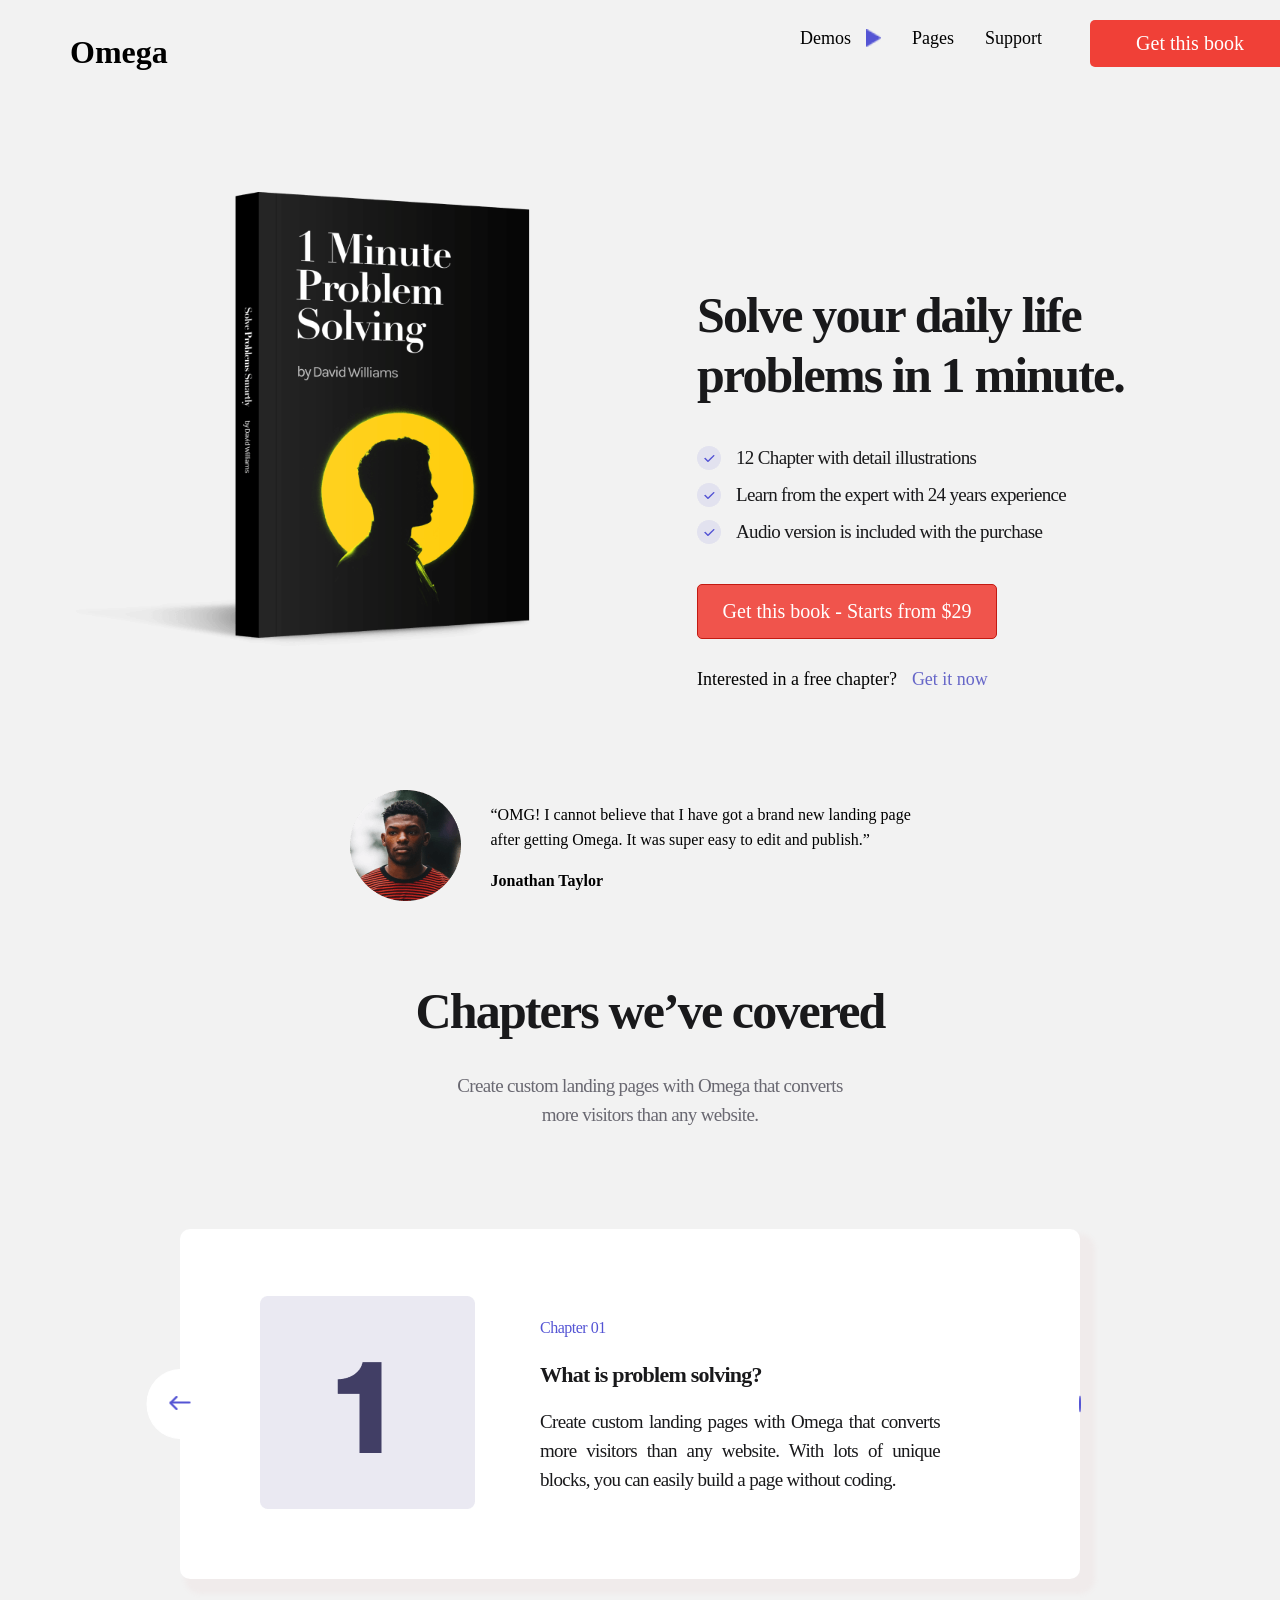
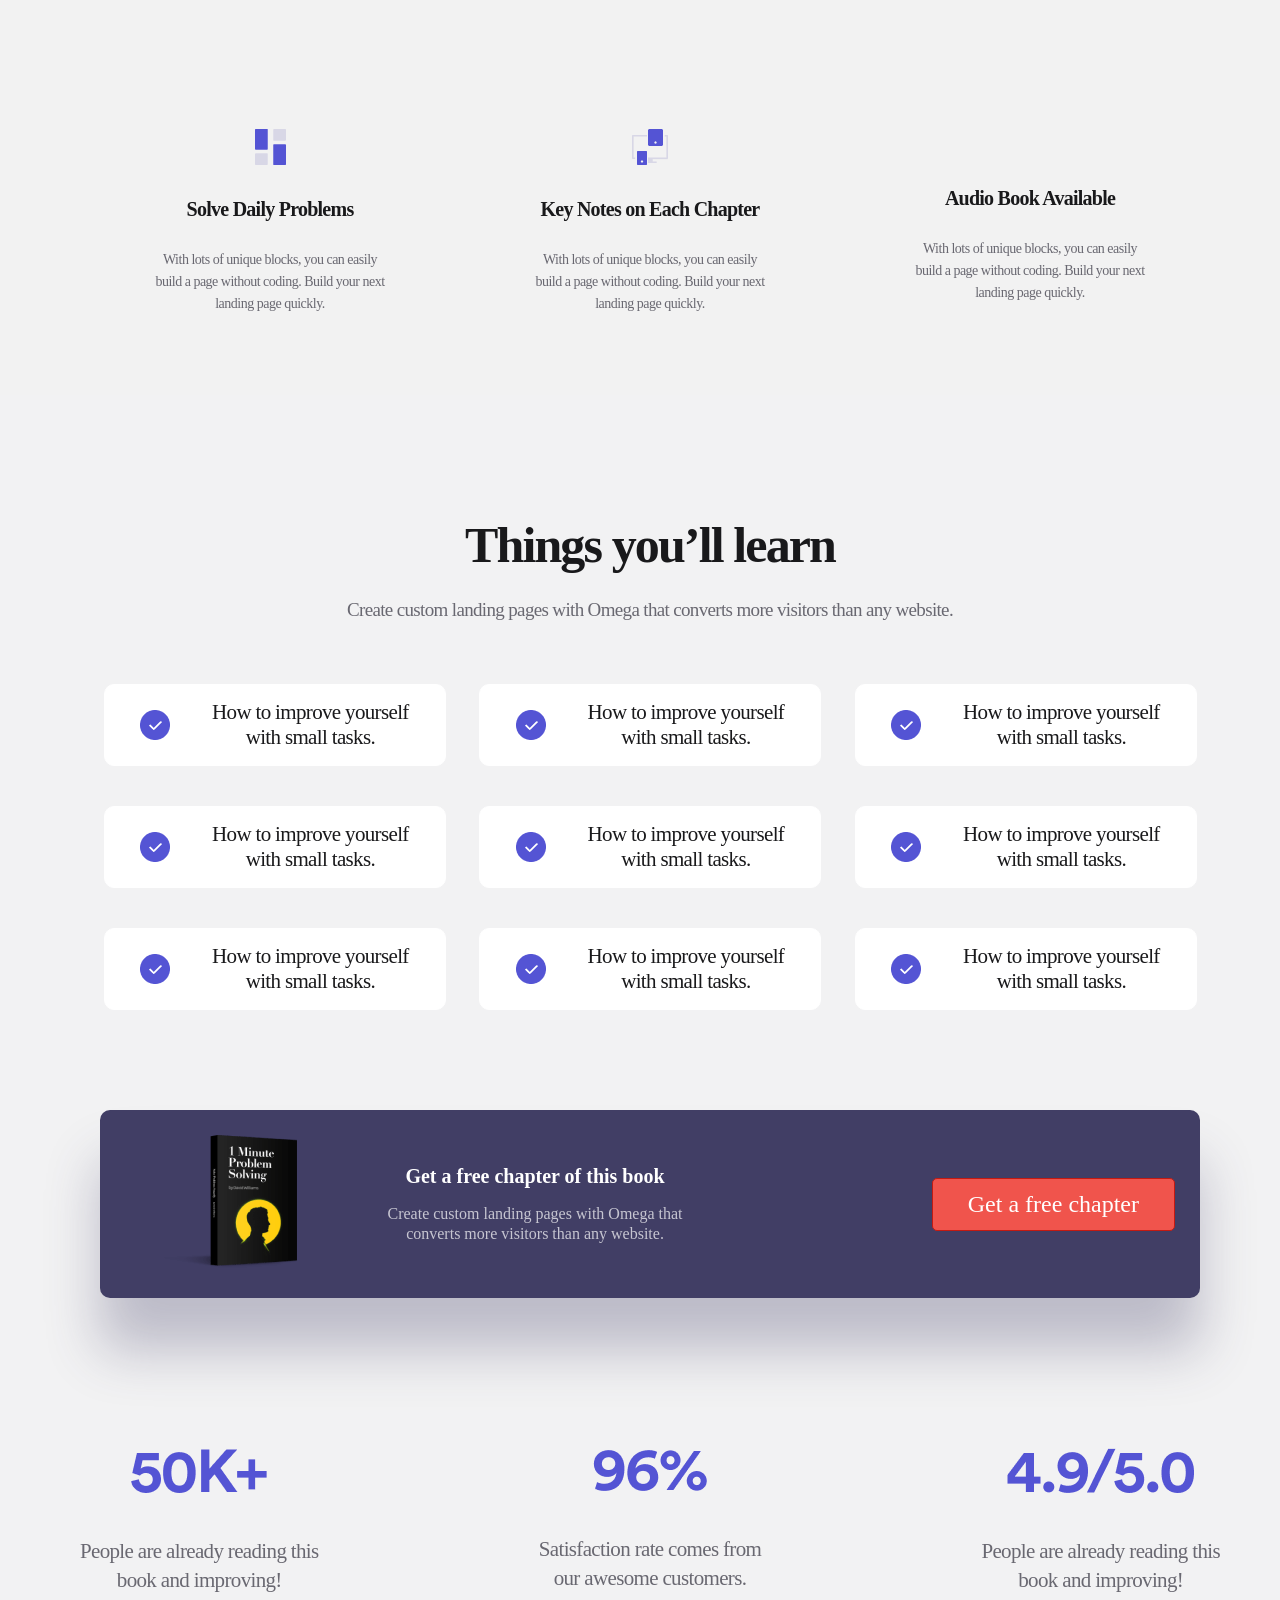
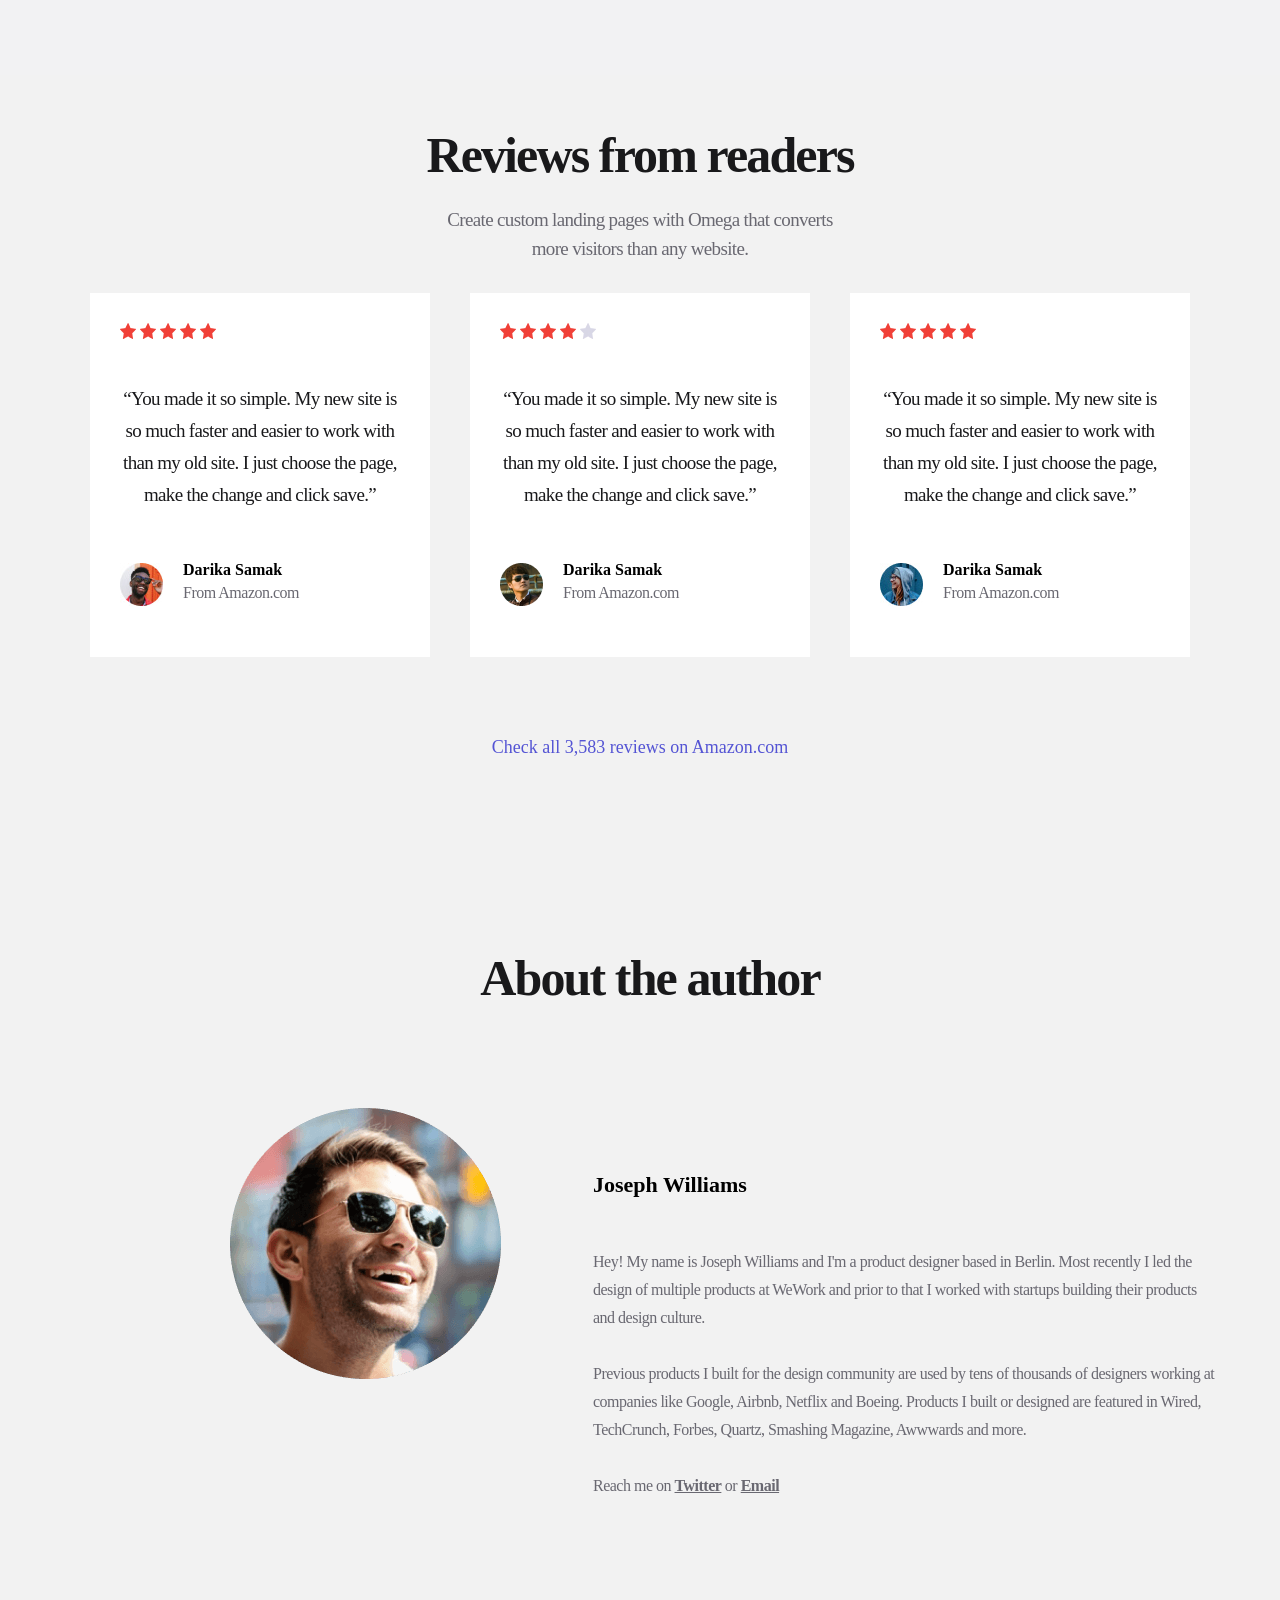
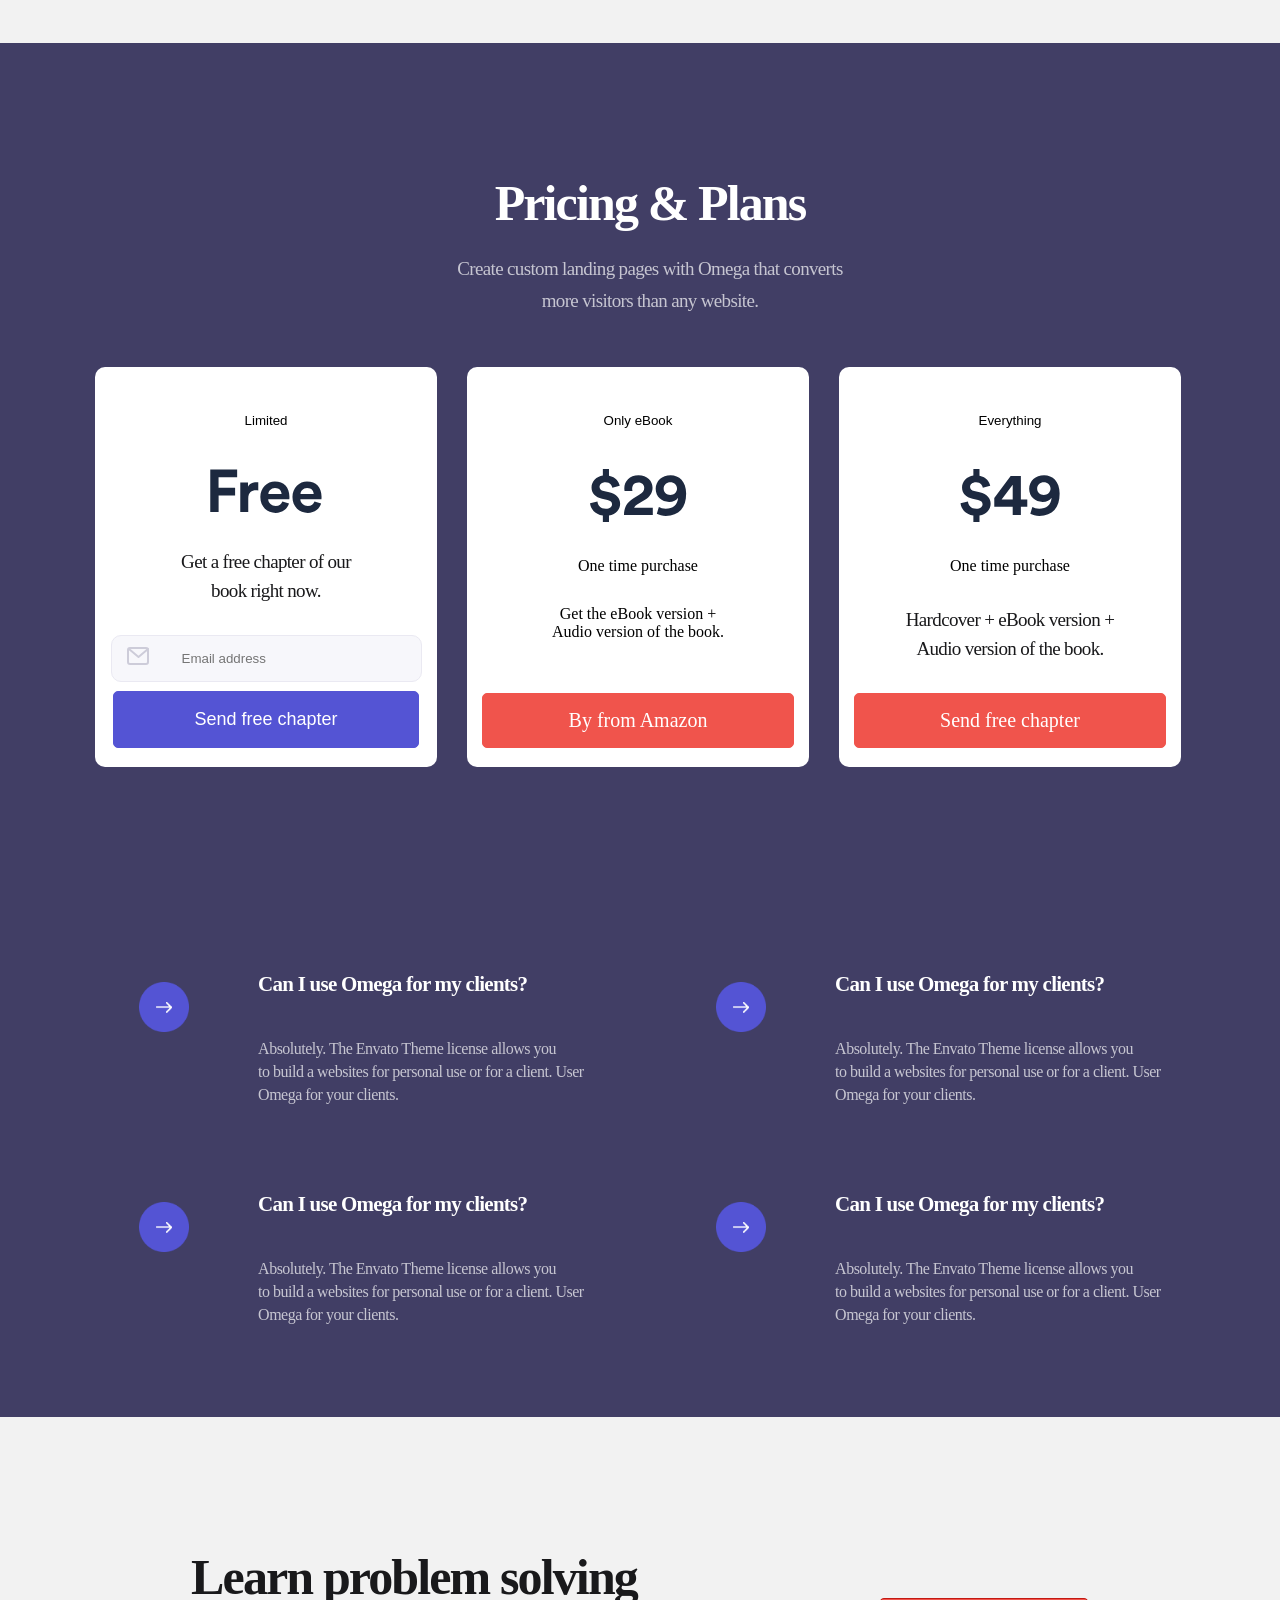
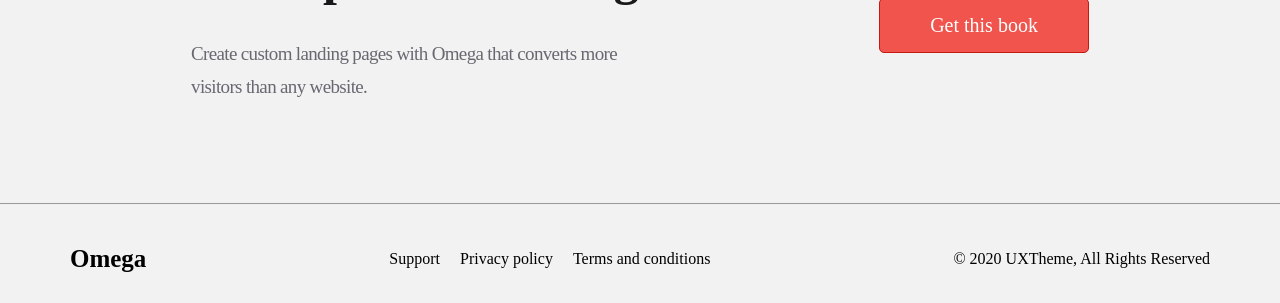
==== index.html @ 3938a450 "add file" ====
<!DOCTYPE html>
<html lang="en">

<head>
    <meta charset="UTF-8">
    <meta http-equiv="X-UA-Compatible" content="IE=edge">
    <meta name="viewport" content="width=device-width, initial-scale=1.0">
    <title>Landing-6</title>
    <link rel="stylesheet" href="./style.css">
</head>

<body>
    <div class="header">
        <div class="container">
            <div class="navbar">
                
                <a href="#" class="nav-title-link">
                    <h1 class="nav-title">Omega</h1>
                </a>
                <img src="./img/menu-icon1.png" alt="" class="nav-list-icon">
                <ul class="nav-list">
                    <li class="nav-item dropdown">
                        <a href="#" class="nav-link">
                            <span>Demos</span>
                            <img class="dropdown-icon" src="./img/dropdown.png" alt="play">
                        </a>
                        <ul class="dropdown-list">
                            <li class="dropdown-item">
                                <a href="#" class="dropdown-link">SaSS Landing</a>
                            </li>
                            <li class="dropdown-item  subdropdown">
                                <a href="#" class="dropdown-link">
                                    <span>Startup Landing</span>
                                    <img class="subdropdown-icon" src="./img/dropdown.png" alt="play">
                                </a>
                                <ul class="subdropdown-list ">
                                    <li class="subdropdown-item subdropdown">
                                        <a href="#" class="subdropdown-link">
                                            SasS Landing
                                        </a>
                                    </li>
                                    <li class="subdropdown-item">
                                        <a href="#" class="subdropdown-link">
                                        Startup Landing</a>
                                    </li>
                                    <li class="subdropdown-item">
                                        <a href="#" class="subdropdown-link">
                                        App landing
                                        </a>
                                    </li>
                                    <li class="subdropdown-item">
                                        <a href="#" class="subdropdown-link">
                                            Desktop Landing
                                        </a>
                                    </li>
                                </ul>
                            </li>
                            <li class="dropdown-item">
                                <a href="#" class="dropdown-link">Desktop Landing</a>
                            </li>
                            <li class="dropdown-item">
                                <a href="#" class="dropdown-link">App Landing</a>
                            </li>
                        </ul>
                    </li>
                    <li class="nav-item">
                        <a href="#" class="nav-link">Pages</a>
                    </li>
                    <li class="nav-item">
                        <a href="#" class="nav-link1">Support</a>
                    </li>
                    <li class="nav-item1">
        
                        <a href="#" class="get-started1">
                            Get this book
                        </a>
            </li>
                </ul>
        


            </div>
            <div class="header-part">
                <div class="header-picture">
                    <img src="./img/book-big.png" alt="" class="header-picture-img">
                </div>
                <div class="header-info">
                    <h2 class="header-info-title">
                        Solve your daily life problems in 1 minute.
                    </h2>
                    <ul class="header-info-list">
                        <li class="header-info-item">
                            <img src="./img/true-white.png" alt="" class="header-info-icon">
                            <p class="header-info-item-text">
                                12 Chapter with detail illustrations
                            </p>
                        </li>
                        <li class="header-info-item">
                            <img src="./img/true-white.png" alt="" class="header-info-icon">
                            <p class="header-info-item-text">
                                Learn from the expert with 24 years experience
                            </p>
                        </li>
                        <li class="header-info-item">
                            <img src="./img/true-white.png" alt="" class="header-info-icon">
                            <p class="header-info-item-text">
                                Audio version is included with the purchase
                            </p>
                        </li>
                    </ul>
                    <a href="#" class="header-info-link">
                        Get this book - Starts from $29
                    </a>
                    <p class="header-info-link-about">
                        Interested in a free chapter? <a class="header-info-link-link" href="#">Get it now</a>
                    </p>
                </div>
            </div>
            <div class="header-footer">
                <img src="./img/jonathan.png" alt="" class="header-footer-img">
                <div class="header-footer-1">
                    <p class="header-footer-info">
                        “OMG! I cannot believe that I have got a brand new landing page after getting Omega. It was
                        super easy to edit and publish.”
                    </p>
                    <p class="header-footer-info-name">
                        <strong>Jonathan Taylor</strong>
                    </p>
                </div>
            </div>
        </div>
    </div>
    <div class="box-1">
        <div class="container">
            <h2 class="box-1-title">
                Chapters we’ve covered
            </h2>
            <p class="box-1-info">
                Create custom landing pages with Omega that converts<br> more visitors than any website.
            </p>
            <div class="box-1-box">
                <button class="left-img">
                    <img src="./img/left-strelka.png" alt="" class="strelka-left">
                </button>
                <button class="right-img">
                    <img src="./img/Right.png" alt="" class="strelka-right">
                </button>

                <div class="box-1-box-picture">
                    <img src="./img/number-1.png" alt="" class="box-1-box-img">
                </div>
                <div class="box-1-box-info">
                    <a href="#" class="box-1-box-link">
                        Chapter 01
                    </a>
                    <h3 class="box-1-box-title">What is problem solving?</h3>
                    <p class="box-1-box-text">
                        Create custom landing pages with Omega that converts more visitors than any website. With lots
                        of unique blocks, you can easily build a page without coding.

                    </p>
                </div>
            </div>
            <div class="box-1-first">
                <ul class="box-1-first-list">
                    <li class="box-1-first-item">
                        <img class="box-1-first-thumb" src="./img/icon-square.png" alt="">
                        <h3 class="box-1-first-title">
                            Solve Daily Problems
                        </h3>
                        <p class="box-1-first-text">
                            With lots of unique blocks, you can easily build a page without coding. Build your next
                            landing page quickly.
                        </p>
                    </li>
                    <li class="box-1-first-item">
                        <img class="box-1-first-thumb" src="./img/icon-blue-2.png" alt="">
                        <h3 class="box-1-first-title">
                            Key Notes on Each Chapter
                        </h3>
                        <p class="box-1-first-text">
                            With lots of unique blocks, you can easily build a page without coding. Build your next
                            landing page quickly.
                        </p>
                    </li>
                    <li class="box-1-first-item">
                        <img class="box-1-first-thumb" src="./img/icon-blue.png" alt="">
                        <h3 class="box-1-first-title">
                            Audio Book Available
                        </h3>
                        <p class="box-1-first-text">
                            With lots of unique blocks, you can easily build a page without coding. Build your next
                            landing page quickly.
                        </p>
                    </li>
                </ul>
            </div>
        </div>
    </div>
    <div class="box-2">
        <div class="container">
            <h2 class="box-2-title">
                Things you’ll learn
            </h2>
            <p class="box-2-text">
                Create custom landing pages with Omega that converts more visitors than any website.
            </p>
            <ul class="box-2-list">
                <li class="box-2-item">
                    <a href="#" class="box-2-link">
                        <img src="/img/true-blue.png" alt="" class="box-2-icon">
                        <p class="box-2-item-text">
                            How to improve yourself<br> with small tasks.
                        </p>
                    </a>
                </li>
                <li class="box-2-item">
                    <a href="#" class="box-2-link">
                        <img src="/img/true-blue.png" alt="" class="box-2-icon">
                        <p class="box-2-item-text">
                            How to improve yourself<br> with small tasks.
                        </p>
                    </a>
                </li>
                <li class="box-2-item">
                    <a href="#" class="box-2-link">
                        <img src="/img/true-blue.png" alt="" class="box-2-icon">
                        <p class="box-2-item-text">
                            How to improve yourself<br> with small tasks.
                        </p>
                    </a>
                </li>
                <li class="box-2-item">
                    <a href="#" class="box-2-link">
                        <img src="/img/true-blue.png" alt="" class="box-2-icon">
                        <p class="box-2-item-text">
                            How to improve yourself<br> with small tasks.
                        </p>
                    </a>
                </li>
                <li class="box-2-item">
                    <a href="#" class="box-2-link">
                        <img src="/img/true-blue.png" alt="" class="box-2-icon">
                        <p class="box-2-item-text">
                            How to improve yourself<br> with small tasks.
                        </p>
                    </a>
                </li>
                <li class="box-2-item">
                    <a href="#" class="box-2-link">
                        <img src="/img/true-blue.png" alt="" class="box-2-icon">
                        <p class="box-2-item-text">
                            How to improve yourself<br> with small tasks.
                        </p>
                    </a>
                </li>
                <li class="box-2-item">
                    <a href="#" class="box-2-link">
                        <img src="/img/true-blue.png" alt="" class="box-2-icon">
                        <p class="box-2-item-text">
                            How to improve yourself<br> with small tasks.
                        </p>
                    </a>
                </li>
                <li class="box-2-item">
                    <a href="#" class="box-2-link">
                        <img src="/img/true-blue.png" alt="" class="box-2-icon">
                        <p class="box-2-item-text">
                            How to improve yourself<br> with small tasks.
                        </p>
                    </a>
                </li>
                <li class="box-2-item">
                    <a href="#" class="box-2-link">
                        <img src="/img/true-blue.png" alt="" class="box-2-icon">
                        <p class="box-2-item-text">
                            How to improve yourself <br>with small tasks.
                        </p>
                    </a>
                </li>
            </ul>
            <div class="box-2-blok">
                <div class="box-2-blok-picture">
                    <img src="./img/book-small.png" alt="" class="box-2-blok-img">
                </div>
                <div class="box-2-blok-info">
                    <div class="box-2-blok-part">
                        <h3 class="box-2-blok-title">
                            Get a free chapter of this book
                        </h3>
                        <p class="box-2-blok-text">
                            Create custom landing pages with Omega that<br> converts more visitors than any website.
                        </p>
                    </div>
                    <a href="#" class="box-2-blok-link">
                        Get a free chapter
                    </a>
                </div>
            </div>
            <ul class="box-2-blok-part-list
            ">
                <li class="box-2-blok-part-item">
                    <img src="./img/50K+.png" alt="" class="box-2-blok-part-img">
                    <p class="box-2-blok-part-text">
                        People are already reading this<br> book and improving!
                    </p>
                </li>

                <li class="box-2-blok-part-item">
                    <img src="./img/present.png" alt="" class="box-2-blok-part-img">
                    <p class="box-2-blok-part-text">
                        Satisfaction rate comes from<br> our awesome customers.
                    </p>
                </li>

                <li class="box-2-blok-part-item">
                    <img src="./img/5.0.png" alt="" class="box-2-blok-part-img">
                    <p class="box-2-blok-part-text">
                        People are already reading this<br> book and improving!
                    </p>
                </li>
            </ul>
        </div>
    </div>
    <div class="box-3">
        <div class="container">
            <h2 class="box-3-title">
                Reviews from readers
            </h2>
            <p class="box-3-text">
                Create custom landing pages with Omega that converts <br>more visitors than any website.
            </p>
            <ul class="box-3-list">
                <li class="box-3-item">
                    <a href="#" class="box-3-item-link">
                        <img src="./img/strarts-5.jpg" alt="" class="box-3-icon"></a>
                    <p class="box-3-item-text">
                        “You made it so simple. My new site is so much faster and easier to work with than my old site.
                        I just choose the page, make the change and click save.”
                    </p>
                    <div class="box-3-item-blok">
                        <img src="./img/curtis.jpg" alt="" class="box-3-item-blok-img">
                        <div class="box-3-item-blok-info">
                            <strong>
                                Darika Samak
                            </strong>
                            <p class="box-3-item-blok-text">From Amazon.com</p>
                        </div>
                    </div>
                </li>
                <li class="box-3-item">
                    <a href="#" class="box-3-item-link">
                        <img src="./img/starts-4.jpg" alt="" class="box-3-icon"></a>
                    <p class="box-3-item-text">
                        “You made it so simple. My new site is so much faster and easier to work with than my old site.
                        I just choose the page, make the change and click save.”
                    </p>
                    <div class="box-3-item-blok">
                        <img src="./img/darika.png" alt="" class="box-3-item-blok-img">
                        <div class="box-3-item-blok-info">
                            <strong>
                                Darika Samak
                            </strong>
                            <p class="box-3-item-blok-text">From Amazon.com</p>
                        </div>
                    </div>
                </li>
                <li class="box-3-item">
                    <a href="#" class="box-3-item-link">
                        <img src="./img/strarts-5.jpg" alt="" class="box-3-icon"></a>
                    <p class="box-3-item-text">
                        “You made it so simple. My new site is so much faster and easier to work with than my old site.
                        I just choose the page, make the change and click save.”
                    </p>
                    <div class="box-3-item-blok">
                        <img src="./img/hubbard.jpg" alt="" class="box-3-item-blok-img">
                        <div class="box-3-item-blok-info">
                            <strong>
                                Darika Samak
                            </strong>
                            <p class="box-3-item-blok-text">From Amazon.com</p>
                        </div>
                    </div>
                </li>
            </ul>
            <a href="#" class="box-3-blok-link">
                Check all 3,583 reviews on Amazon.com
            </a>
        </div>
    </div>
    <div class="box-4">
        <div class="container">
            <h2 class="box-4-title">
                About the author
            </h2>
            <div class="box-4-part">
                <div class="box-4-picture">
                    <img src="./img/jorj.png" alt="" class="box-4-picture-img">
                </div>
                <div class="box-4-info">
                    <p class="box-4-info-name">
                        <strong> Joseph Williams</strong>
                    </p>
                    <p class="box-4-info-text">Hey! My name is Joseph Williams and I'm a product designer based in
                        Berlin. Most recently I led the design of multiple products at WeWork and prior to that I worked
                        with startups building their products and design culture.<br>
                        <br>

                        Previous products I built for the design community are used by tens of thousands of designers
                        working at companies like Google, Airbnb, Netflix and Boeing. Products I built or designed are
                        featured in Wired, TechCrunch, Forbes, Quartz, Smashing Magazine, Awwwards and more.

                        <br>
                        <br>
                        Reach me on
                        <strong><u>Twitter</u></strong>
                        or <strong><u>Email</u></strong>
                </div>
            </div>
        </div>
    </div>
    <div class="box-5">
        <div class="container">
            <h2 class="box-5-title">
                Pricing & Plans
            </h2>
            <p class="box-5-text">
                Create custom landing pages with Omega that converts<br> more visitors than any website.
            </p>
            <ul class="box-5-list">
                <li class="box-5-item">
                    <button class="box-5-button">Limited</button>
                    <br>
                    <img src="./img/Free.svg" alt="" class="box-5-item-img">
                    <p class="box-5-item-text">
                        Get a free chapter of our<br> book right now.
                    </p>
                    <form action="https://echo.htmlacademy.ru" class="box-5-form">

                        <img src="./img/email.svg" alt="" class="box-5-form-icon">
                        <input type="email" class="box-5-form-input" placeholder="Email address" required>

                        <button class="box-5-button-1">
                            Send free chapter
                        </button>
                    </form>
                </li>

                <li class="box-5-item">
                    <button class="box-5-button">Only eBook</button>
                    <br>
                    <img src="./img/$29.svg" alt="" class="box-5-item-img">
                    <p class="box-5-item-about">
                        One time purchase
                    </p>
                    <p class="box-5-item-text-2">
                        Get the eBook version + <br>Audio version of the book.
                    </p>

                    <a href="#" class="box-5-link-1">
                        By from Amazon
                    </a>
                </li>

                <li class="box-5-item">
                    <button class="box-5-button">Everything</button>
                    <br>
                    <img src="./img/$49.svg" alt="" class="box-5-item-img">
                    <p class="box-5-item-about">
                        One time purchase
                    </p>
                    <p class="box-5-item-text">Hardcover + eBook version +<br> Audio version of the book.
                    </p>

                    <a href="#" class="box-5-link-2">
                        Send free chapter
                    </a>
                </li>
            </ul>
            <ul class="box-5-blok-list">
                <li class="box-5-blok-item">
                    <img src="./img/Right.png" alt="" class="box-5-blok-icon">
                    <div class="box-5-blok-info">
                        <h3 class="box-5-blok-title">
                            Can I use Omega for my clients?
                        </h3>
                        <p class="box-5-blok-text">
                            Absolutely. The Envato Theme license allows you<br> to build a websites for personal use or
                            for a client. User <br>Omega for your clients.
                        </p>
                    </div>
                </li>
                <li class="box-5-blok-item">
                    <img src="./img/Right.png" alt="" class="box-5-blok-icon">
                    <div class="box-5-blok-info">
                        <h3 class="box-5-blok-title">
                            Can I use Omega for my clients?
                        </h3>
                        <p class="box-5-blok-text">
                            Absolutely. The Envato Theme license allows you<br> to build a websites for personal use or
                            for a client. User <br>Omega for your clients.
                        </p>
                    </div>
                </li>
                <li class="box-5-blok-item">
                    <img src="./img/Right.png" alt="" class="box-5-blok-icon">
                    <div class="box-5-blok-info">
                        <h3 class="box-5-blok-title">
                            Can I use Omega for my clients?
                        </h3>
                        <p class="box-5-blok-text">
                            Absolutely. The Envato Theme license allows you<br> to build a websites for personal use or
                            for a client. User <br>Omega for your clients.
                        </p>
                    </div>
                </li>
                <li class="box-5-blok-item">
                    <img src="./img/Right.png" alt="" class="box-5-blok-icon">
                    <div class="box-5-blok-info">
                        <h3 class="box-5-blok-title">
                            Can I use Omega for my clients?
                        </h3>
                        <p class="box-5-blok-text">
                            Absolutely. The Envato Theme license allows you<br> to build a websites for personal use or
                            for a client. User <br>Omega for your clients.
                        </p>
                    </div>
                </li>
            </ul>
        </div>
    </div>
    <div class="box-6">
        <div class="container">
            <div class="box-6-info-1">
                <div class="box-6-info">
                    <h2 class="box-6-title">
                        Learn problem solving
                    </h2>
                    <p class="box-6-text">
                        Create custom landing pages with Omega that converts more<br> visitors than any website.
                    </p>
                </div>
                <a href="#" class="box-6-link">
                    Get this book
                </a>
            </div>


            <hr class="line">
            <div class="footer">
                <a class="footer-title-link" href="">
                    Omega
                </a>
                <ul class="footer-list">
                    <li class="footer-item">

                        <a href="#" class="footer-link"> Support</a>
                    </li>
                    <li class="footer-item">

                        <a href="#" class="footer-link"> Privacy policy</a>
                    </li>
                    <li class="footer-item">

                        <a href="#" class="footer-link"> Terms and conditions</a>
                    </li>
                </ul>
                <p class="footer-text">© 2020 UXTheme, All Rights Reserved</p>
            </div>
        </div>
    </div>
</body>

</html>
---- style.css ----
@font-face {
    font-family: 'Circular Std';
    src: url('CircularStd-MediumItalic.eot');
    src: local('Circular Std Medium Italic'), local('CircularStd-MediumItalic'),
        url('CircularStd-MediumItalic.eot?#iefix') format('embedded-opentype'),
        url('CircularStd-MediumItalic.woff2') format('woff2'),
        url('CircularStd-MediumItalic.woff') format('woff'),
        url('CircularStd-MediumItalic.ttf') format('truetype');
    font-weight: 500;
    font-style: italic;
}

@font-face {
    font-family: 'Circular Std';
    src: url('CircularStd-Black.eot');
    src: local('Circular Std Black'), local('CircularStd-Black'),
        url('CircularStd-Black.eot?#iefix') format('embedded-opentype'),
        url('CircularStd-Black.woff2') format('woff2'),
        url('CircularStd-Black.woff') format('woff'),
        url('CircularStd-Black.ttf') format('truetype');
    font-weight: 900;
    font-style: normal;
}

@font-face {
    font-family: 'Circular Std';
    src: url('CircularStd-Medium.eot');
    src: local('Circular Std Medium'), local('CircularStd-Medium'),
        url('CircularStd-Medium.eot?#iefix') format('embedded-opentype'),
        url('CircularStd-Medium.woff2') format('woff2'),
        url('CircularStd-Medium.woff') format('woff'),
        url('CircularStd-Medium.ttf') format('truetype');
    font-weight: 500;
    font-style: normal;
}

@font-face {
    font-family: 'Circular Std';
    src: url('CircularStd-Bold.eot');
    src: local('Circular Std Bold'), local('CircularStd-Bold'),
        url('CircularStd-Bold.eot?#iefix') format('embedded-opentype'),
        url('CircularStd-Bold.woff2') format('woff2'),
        url('CircularStd-Bold.woff') format('woff'),
        url('CircularStd-Bold.ttf') format('truetype');
    font-weight: bold;
    font-style: normal;
}

@font-face {
    font-family: 'Circular Std';
    src: url('CircularStd-BlackItalic.eot');
    src: local('Circular Std Black Italic'), local('CircularStd-BlackItalic'),
        url('CircularStd-BlackItalic.eot?#iefix') format('embedded-opentype'),
        url('CircularStd-BlackItalic.woff2') format('woff2'),
        url('CircularStd-BlackItalic.woff') format('woff'),
        url('CircularStd-BlackItalic.ttf') format('truetype');
    font-weight: 900;
    font-style: italic;
}

@font-face {
    font-family: 'Circular Std Book';
    src: url('CircularStd-BookItalic.eot');
    src: local('Circular Std Book Italic'), local('CircularStd-BookItalic'),
        url('CircularStd-BookItalic.eot?#iefix') format('embedded-opentype'),
        url('CircularStd-BookItalic.woff2') format('woff2'),
        url('CircularStd-BookItalic.woff') format('woff'),
        url('CircularStd-BookItalic.ttf') format('truetype');
    font-weight: normal;
    font-style: italic;
}

@font-face {
    font-family: 'Circular Std';
    src: url('CircularStd-BoldItalic.eot');
    src: local('Circular Std Bold Italic'), local('CircularStd-BoldItalic'),
        url('CircularStd-BoldItalic.eot?#iefix') format('embedded-opentype'),
        url('CircularStd-BoldItalic.woff2') format('woff2'),
        url('CircularStd-BoldItalic.woff') format('woff'),
        url('CircularStd-BoldItalic.ttf') format('truetype');
    font-weight: bold;
    font-style: italic;
}

@font-face {
    font-family: 'Circular Std Book';
    src: url('CircularStd-Book.eot');
    src: local('Circular Std Book'), local('CircularStd-Book'),
        url('CircularStd-Book.eot?#iefix') format('embedded-opentype'),
        url('CircularStd-Book.woff2') format('woff2'),
        url('CircularStd-Book.woff') format('woff'),
        url('CircularStd-Book.ttf') format('truetype');
    font-weight: normal;
    font-style: normal;
}



body{
    font-family: "Circular Std Book";
}




* {
    margin: 0;
    padding: 0;
    box-sizing: border-box;

}

img {
    max-width: 100%;
    /* height: auto; */
}

a {
    display: block;
}

ul,
ol {
    list-style: none;

}

.visually-hidden {
    position: absolute !important;
    height: 1px;
    width: 1px;
    overflow: hidden;
    clip: rect(1px 1px 1px 1px);
    clip: rect(1px, 1px, 1px, 1px);
}

.container {
    width: 1140px;
    margin: 0 auto;

}
/*****(************@media**************** */
@media(max-width:1160px){
    .container{
        width: 1000px;
    }
}
@media(max-width:1020px){
    .container{
        width: 900px;
    }
}
@media(max-width:920px){
    .container{
        width: 800px;
    }
}
@media(max-width:820px){
    .container{
        width: 700px;
    }
}
@media(max-width:720px){
    .container{
        width: 600px;
    }
}

@media(max-width:620px){
    .container{
        width: 500px;
    }
}

@media(max-width:520px){
    .container{
        width: 400px;
    }
}

@media(max-width:420px){
    .container{
        width: 90%;
    }
}
/* ****************header******************** */

.navbar {
    width: 1220px;
    margin: 0 auto;
    display: flex;
    justify-content: space-between;
    align-items: center;
    padding-top: 20px;
}

.header {
    background-color: #F2F2F2;


}
.nav-list-icon{
    width: 35px;
    display: none;
}

.nav-title-link {
    text-decoration: none;
    color: black;
    
}

.nav-list {
    display: flex;
}

.nav-link {
    display: block;
    z-index: -1;
    display: flex;
    align-items: center;
    padding: 3px;
    font-size: 18px;
    margin: 5px 10px;
    text-decoration: none;
    color: inherit;

    margin-left: 15px;
}
.nav-link1 {
    display: flex;
    align-items: center;
    padding: 3px;
    font-size: 18px;
    margin: 5px 10px;
    text-decoration: none;
    color: inherit;
    margin-left: 15px;
}
.nav-list{
    margin-left: 600px;
}

.dropdown:hover .dropdown-icon {
    transform: rotate(90deg);
}


.dropdown-icon {
    transition: transform 0.3s;
    width: 15px;
    margin-left: 15px;
}
.subdropdown-icon{
    width: 15px;
    margin-left: 15px;
    transition: transform 0.3s;

}
.subdropdown:hover .subdropdown-icon{
    transform: rotate(90deg);
}
.subdropdown{
    position: relative;
}
.subdropdown-list{
    
    display: none;
    background-color: white;
    border: 1px solid #EAE9F2;
    padding: 20px 0;
    width: 100%;
    position: absolute;
    border-top: 3px solid red;
    right: 100%;
    top:0;
    border-bottom-left-radius: 10px;
    border-bottom-right-radius: 10px;
}
.subdropdown:hover .subdropdown-list{
    display: block;
}

.get-started1{
    width: 200px;
    text-align: center;
    margin-left:35px;
    margin-bottom: 18px;
    padding: 12px 9px;
    background-color: #F04037;
    color: white;
    font-size: 20px;
    font-weight: 500;
    text-decoration: none;
    border-radius: 5px;
   
}
.get-start{
    width: 300px;
    text-align: center;
    margin-left:-5px;
    margin-bottom: 18px;
    padding: 12px 9px;
    background-color: #F04037;
    color: white;
    font-size: 20px;
    font-weight: 500;
    text-decoration: none;
    border-radius: 5px;
   
}
.get-start:hover{
    color:black;
    transition: 0.3s;
}
.get-started1:hover{
    color: black;
    transition: 0.3s;
}
.dropdown {
    position: relative;
}

.dropdown:hover .dropdown-list {
    display: block;
}

.subdropdown{
    position: relative;

}
.subdropdown:hover  .subdropdown-list{
    display: block;
    
}

.dropdown-list {
    display: none;
    background-color: white;
    border: 1px solid #EAE9F2;
    padding: 20px 0;
    width: 200%;
    position: absolute;
    border-top: 3px solid #5454D4;
    border-bottom-left-radius: 10px;
    border-bottom-right-radius: 10px;
}
.subdropdown-link{
    padding:10px 20px;
    text-decoration: none;
    color: black;
    font-size: 18px;
    transition: 0.3s;
}
.subdropdown-link:hover, .dropdown-link:hover{
    color:orangered;
}
.dropdown-link {
    padding: 10px 20px;
    text-decoration: none;
    color: black;
    transition: 0.3s;
    /* margin-left: 200px; */
    font-size: 18px;
}
.header-info-link-about {
    display: flex;
}

.header-picture,
.header-info {
    width: 45%;
}
.header-info{
    padding-top: 200px;
}
.header-picture-img {
    width: 90%;
    padding-top: 70px;
    
}

.header-part {
    display: flex;
    justify-content: space-between;
    align-items: center;
    
}

.header-info-title {
    font-size: 50px;
    line-height: 60px;
    color: #19191B;
    letter-spacing: -1.85px;
    margin-bottom: 40px;
}

.header-info-list {
    margin-bottom: 40px;
}

.header-info-item {
    width: 400px;
    margin: 12px 0px;
    display: flex;
    /* justify-content: center; */
    align-items: center;

}

.header-info-item-text {
    font-size: 19px;
    line-height: 25px;
    letter-spacing: -0.656526px;
    color: #19191B;
}

.header-info-icon {
    margin-right: 15px;
}

.header-info-link {
    background-color: #F0544C;
    border: 1px solid #C31A12;
    border-radius: 5px;
    padding: 15px;
    text-align: center;
    font-size: 20px;
    text-decoration: none;
    color: #fff;
    display: block;
    width: 300px;
    margin-bottom: 30px;
    transition: 0.3s;

}

.header-info-link:hover {
    box-shadow: 5px 5px 5px 5px rgb(156, 146, 146);
    color: black;
    
}

.header-info-link-about {
    font-size: 18px;
}

.header-info-link-link {
    margin-left: 15px;
    text-decoration: none;
    color: #6666c8;
}

.header-footer {
    display: flex;
}

.header-footer {
    display: flex;
    justify-content: center;
    align-items: center;
    margin-top: 100px;
}

.header-footer-1 {
    margin-left: 30px;

}

.header-footer-info {
    width: 440px;
    margin-bottom: 20px;
    line-height: 25px;
}

.dropdown-img:hover {
    transform: rotate(90deg);
    translate: 0.3s;

}

.box-1 {
    /* height: 160vh; */
    text-align: center;
    background-color: #F2F2F2;
    padding: 80px;

}

.box-1-box {
    width: 900px;
    height: 350px;
    background-color: white;
    border-radius: 10px;
    display: flex;
    justify-content: space-between;
    align-items: center;
    text-align: justify;
    margin-left: 100px;
    box-shadow: 10px 10px 5px 5px rgb(240, 235, 235);
    position: relative;
}

.box-1-box-info {
    width: 60%;
}

.box-1-box-picture {
    width: 35%;
}

.box-1-title {
    margin-bottom: 30px;
    font-size: 50px;
    line-height: 60px;
    text-align: center;
    letter-spacing: -1.87579px;
    color: #19191B;

}

.box-1-info {
    font-size: 19px;
    line-height: 29px;
    text-align: center;
    letter-spacing: -0.656526px;
    color: #696871;
    margin-bottom: 100px;
}

.box-1-box-link {
    font-size: 16px;
    text-decoration: none;
    line-height: 28px;
    letter-spacing: -0.500211px;
    color: #5454D4;
    padding-bottom: 20px;
}

.box-1-box-title {
    font-size: 22px;
    line-height: 25px;
    letter-spacing: -0.750316px;
    color: #19191B;
    margin-bottom: 20px;
}

.box-1-box-text {
    font-size: 19px;
    line-height: 29px;
    letter-spacing: -0.656526px;
    color: #19191B;
    width: 400px;
}

.box-1-box-img {
    margin-left: 80px;
}

.left-img {
    border-radius: 50%;
    border: 1px solid #fff;
    background-color: #fff;
    position: absolute;
    left: 0%;
    top: 50%;
    transform: translate(-50%, -50%);
    cursor: pointer;
}

.right-img {
    position: absolute;
    left: 100%;
    top: 50%;
    transform: translate(-50%, -50%);
    background-color: #5454D4;
    border-radius: 50%;
    border: 1px solid #5454D4;
    cursor: pointer;
}

.box-1-first-list {
    display: flex;
    justify-content: space-around;
    align-items: center;
}

.box-1-first {
    padding-top: 150px;
}

.box-1-first-title {
    font-size: 20px;
    line-height: 20px;
    text-align: center;
    letter-spacing: -0.750316px;
    color: #19191B;
    padding-top: 30px;
    padding-bottom: 30px;
}

.box-1-first-text {
    width: 240px;
    font-size: 14px;
    line-height: 22px;
    text-align: center;
    letter-spacing: -0.500211px;
    color: #696871;
}

.box-2 {
    padding: 80px;
    text-align: center;
    background-color: #F2F2F3;
}

.box-2-title {
    margin-top: 40px;
    font-size: 50px;
    line-height: 60px;
    text-align: center;
    letter-spacing: -1.87579px;
    color: #19191B;
    margin-bottom: 20px;
}

.box-2-text {
    font-size: 19px;
    line-height: 29px;

    text-align: center;
    letter-spacing: -0.656526px;
    color: #696871;
    margin-bottom: 40px;
}

.box-2-list {

    display: flex;
    justify-content: space-evenly;
    align-items: center;
    flex-wrap: wrap;

}

.box-2-item {
    width: 30%;
    background-color: #fff;
    margin: 20px 10px;
    padding: 15px;

    border-radius: 10px;
    border: 1px solid white;

}

.box-2-link {
    display: flex;
    justify-content: space-around;
    align-items: center;
    text-decoration: none;

}

.box-2-item:hover {
    background-color: rgb(176, 255, 19);
    transition: 0.3s;
    border: 1px solid rgb(176, 255, 19);
}

.box-2-item-text {
    font-size: 21px;
    line-height: 25px;
    letter-spacing: -0.656526px;

    color: #19191B;
}

.box-2-blok {
    margin-top: 80px;
    background-color: #413E65;
    box-shadow: 0px 52px 54px rgba(65, 62, 101, 0.296766);
    border-radius: 10px;
    padding: 25px;
    display: flex;
    justify-content: space-between;
    align-items: center;
    margin-left: 20px;
    margin-right: 20px;
}

.box-2-blok-picture {
    width: 20%;
}

.box-2-blok-info {
    width: 75%;
    display: flex;
    justify-content: space-between;
    align-items: center;
}

.box-2-blok-link {
    background-color: #F0544C;
    border: 1px solid #C31A12;
    border-radius: 5px;
    display: block;
    text-decoration: none;
    font-size: 24px;
    padding: 12px 35px;
    color: #fff;
}

.box-2-blok-link:hover {
    color: black;
    transition: 0.3s;
}

.box-2-blok-title {
    font-size: 20px;
    color: #fff;
    padding-bottom: 15px;
    line-height: 25px;
}

.box-2-blok-text {
    color: rgba(255, 255, 255, 0.7);
    font-size: 16px;
    line-height: 20px;
}

.box-2-blok-part-list {
    display: flex;
    justify-content: space-between;
    align-items: center;
    margin-top: 150px;
}

.box-2-blok-part-text {
    font-size: 21px;
    line-height: 29px;
    text-align: center;
    letter-spacing: -0.656526px;
    color: #696871;
    margin-top: 40px;
}

.box-3 {
    padding: 50px;
    background-color: #F2F2F2;
    text-align: center;
}

.box-3-title {
    font-size: 50px;
    line-height: 60px;
    text-align: center;
    letter-spacing: -1.87579px;
    color: #19191B;
    padding-bottom: 20px;
}

.box-3-text {
    font-size: 19px;
    line-height: 29px;
    text-align: center;
    letter-spacing: -0.656526px;
    padding-bottom: 30px;
    color: #696871;
}

.box-3-list {
    display: flex;
    justify-content: space-between;
    align-items: center;

}

.box-3-item {
    background-color: white;
    padding: 30px;
    margin: 0px 20px;
}

.box-3-icon {
    padding-bottom: 40px;
    margin-right: 200px;
}

.box-3-item-text {
    font-size: 19px;
    line-height: 32px;
    letter-spacing: -0.656526px;
    color: #19191B;
}

.box-3-item-blok {
    display: flex;
    justify-content: flex-start;
    align-items: center;
    margin-top: 50px;
    margin-bottom: 20px;
    text-align: justify;
}

.box-3-item-blok-info {
    margin-left: 20px;
}

.box-3-item-blok-text {
    font-size: 16px;
    line-height: 28px;
    letter-spacing: -0.500211px;
    color: #696871;

}

.box-3-blok-link {
    text-decoration: none;
    margin-top: 80px;
    color: #5454D4;
    font-size: 18px;
    margin-bottom: 80px;
    display: block;
}

.box-3-blok-link:hover {
    color: red;
    transition: 0.3s;
}

.box-4 {
    background-color: #F2F2F2;
    padding: 80px;
    padding-top:10px;
}

.box-4-picture {
    width: 40%;
}

.box-4-info {
    width: 55%;
}

.box-4-part {
    display: flex;
    justify-content: space-between;
    align-items: center;
}

.box-4-title {
    font-size: 50px;
    line-height: 60px;
    text-align: center;
    letter-spacing: -1.87579px;
    color: #19191B;
    margin-bottom: 100px;
    margin-top: 50px;
}

.box-4-picture-img {
    margin-left: 150px;
    margin-bottom: 180px;
}

.box-4-info-name {
    font-size: 22px;
    font-weight: bold;

    margin-bottom: 50px;
}

.box-4-info-text {
    font-size: 16px;
    line-height: 28px;
    letter-spacing: -0.500211px;
    color: #696871;
}

.box-5 {
    background-color: #413E65;
    padding: 80px;
    text-align: center;
}

.box-5-title {
    font-size: 50px;
    line-height: 60px;
    text-align: center;
    letter-spacing: -1.87579px;
    color: #FFFFFF;
    padding-top: 50px;
}

.box-5-text {
    font-size: 19px;
    line-height: 32px;
    text-align: center;
    letter-spacing: -0.656526px;
    color: rgba(255, 255, 255, 0.7);
    padding-bottom: 50px;
    padding-top: 20px;
    text-align: center;
}

.box-5-list {
    display: flex;
    /* justify-content: space-around; */
    align-items: center;
}

.box-5-item {
    width: 30%;
    height: 400px;
    margin: 0px 15px;
    padding: 15px;
    background-color: white;
    border-radius: 10px;
}

.box-5-button {
    color: rgb(64, 64, 182);
    background-color: white;
    border: 1px solid white;
    margin-bottom: 40px;
    margin-top: 30px;
}

.box-5-item-img {
    margin-bottom: 30px;
}

.box-5-item-text {
    line-height: 29px;
    font-size: 19px;
    text-align: center;
    letter-spacing: -0.656526px;

    color: #19191B;
    margin-bottom: 30px;

}

.box-5-form {
    position: relative;
}

.box-5-form-input {
    padding: 15px 70px;
    border: 1px solid #EAE9F2;
    border-radius: 10px;
    background-color: #F7F7FB;
    margin-bottom: 10px;
}

.box-5-form-icon {
    position: absolute;
    left: 2%;
    top: 3%;
    transform: translate(50%, 50%);
}

.box-5-link {
    background-color: #5454D4;
    color: white;
    text-decoration: none;
    padding: 15px;
    text-align: center;
    border: 1px solid #3D3DAD;
    border-radius: 5px;
    font-size: 20px;
}
.box-5-blok-icon{
    object-fit: contain;
}
.box-5-link-1 {
    background-color: #F0544C;
    color: white;
    text-decoration: none;
    padding: 15px;
    text-align: center;
    border: 1px solid #F0544C;
    border-radius: 5px;
    font-size: 20px;
    margin-top: 52px;
}

.box-5-link-2 {
    background-color: #F0544C;
    color: white;
    text-decoration: none;
    padding: 15px;
    text-align: center;
    border: 1px solid #F0544C;
    border-radius: 5px;
    font-size: 20px;
    margin-top: 30px;
}

.box-5-link:hover {
    color: black;
    transition: 0.3s;
}

.box-5-link-1:hover {
    color: black;
    transition: 0.3s;
}

.box-5-link-2:hover {
    color: black;
    transition: 0.3s;
}

.box-5-item-about {
    padding-bottom: 30px;

}

.box-5-blok-list {
    margin-top: 130px;
    display: flex;
    justify-content: space-between;
    align-items: center;
    flex-wrap: wrap;

}

.box-5-blok-icon {
    width: 50px;
}

.box-5-blok-item {
    height: 100px;
    width: 45%;
    padding: 15px;
    display: flex;
    justify-content: space-around;
    margin: 60px 25px;
}

.box-5-blok-title {
    font-size: 21px;
    line-height: 25px;
    letter-spacing: -0.750316px;
    margin-bottom: 20px;
    color: #FFFFFF;
    margin-bottom: 40px;

}

.box-5-blok-text {
    font-size: 16px;
    line-height: 23px;
    letter-spacing: -0.500211px;

    color: rgba(255, 255, 255, 0.7);
}

.box-5-blok-info {
    margin-left: 30px;
    text-align: justify;
}

.box-5-button-1 {
    padding: 17px 80px;
    border-radius: 5px;
    border: 1px solid #5454D4;
    background-color: #5454D4;
    color: white;
    font-size: 18px;
    text-align: center;
    margin-top: -1px;

}

.box-5-button,
.box-5-button-1:hover {
    transition: 0.3s;
    cursor: pointer;
    color: black;
}

.box-6 {
    padding: 30px;
    background-color: #F2F2F2;
    /* text-align: center; */
}

.box-6-info-1 {
    display: flex;
    align-items: center;
    justify-content: space-around;
    border-bottom-left-radius: 50px;
}

.box-6-title {
    font-size: 50px;
    line-height: 60px;
    letter-spacing: -1.87579px;
    color: #19191B;
    padding-top: 100px;
    padding-bottom: 30px;

}

.box-6-text {
    line-height: 33px;
    font-size: 19px;
    letter-spacing: -0.656526px;
    color: #696871;
}

.box-6-link {
    background: #F0544C;
    border: 1px solid #C31A12;
    border-radius: 5px;
    font-size: 20px;
    text-decoration: none;
    padding: 15px 50px;
    text-align: center;
    color: white;
    margin-top: 100px;

}

.box-6-link:hover {
    color: black;
    transition: 0.3s;


}

.box-6-info-1 {
    margin-bottom: 100px;
}

.line {
    width: 1342px;
    margin-left: -100px;
}

.footer {
    display: flex;
    justify-content: space-between;
    align-items: center;
    margin-top: 40px;
}

.footer-title-link {
    text-decoration: none;
    color: black;

    font-size: 25px;
    font-weight: bold;
}

.footer-title-link:hover {
    text-decoration: underline;
    transition: 0.3s;

}

.footer-list {
    display: flex;
    justify-content: space-between;
    align-items: center;

}

.footer-item {
    margin: 0px 10px;
}

.footer-link {
    text-decoration: none;
    color: black;

}

.footer-link:hover {
    color: red;
    transition: 0.3s;
}
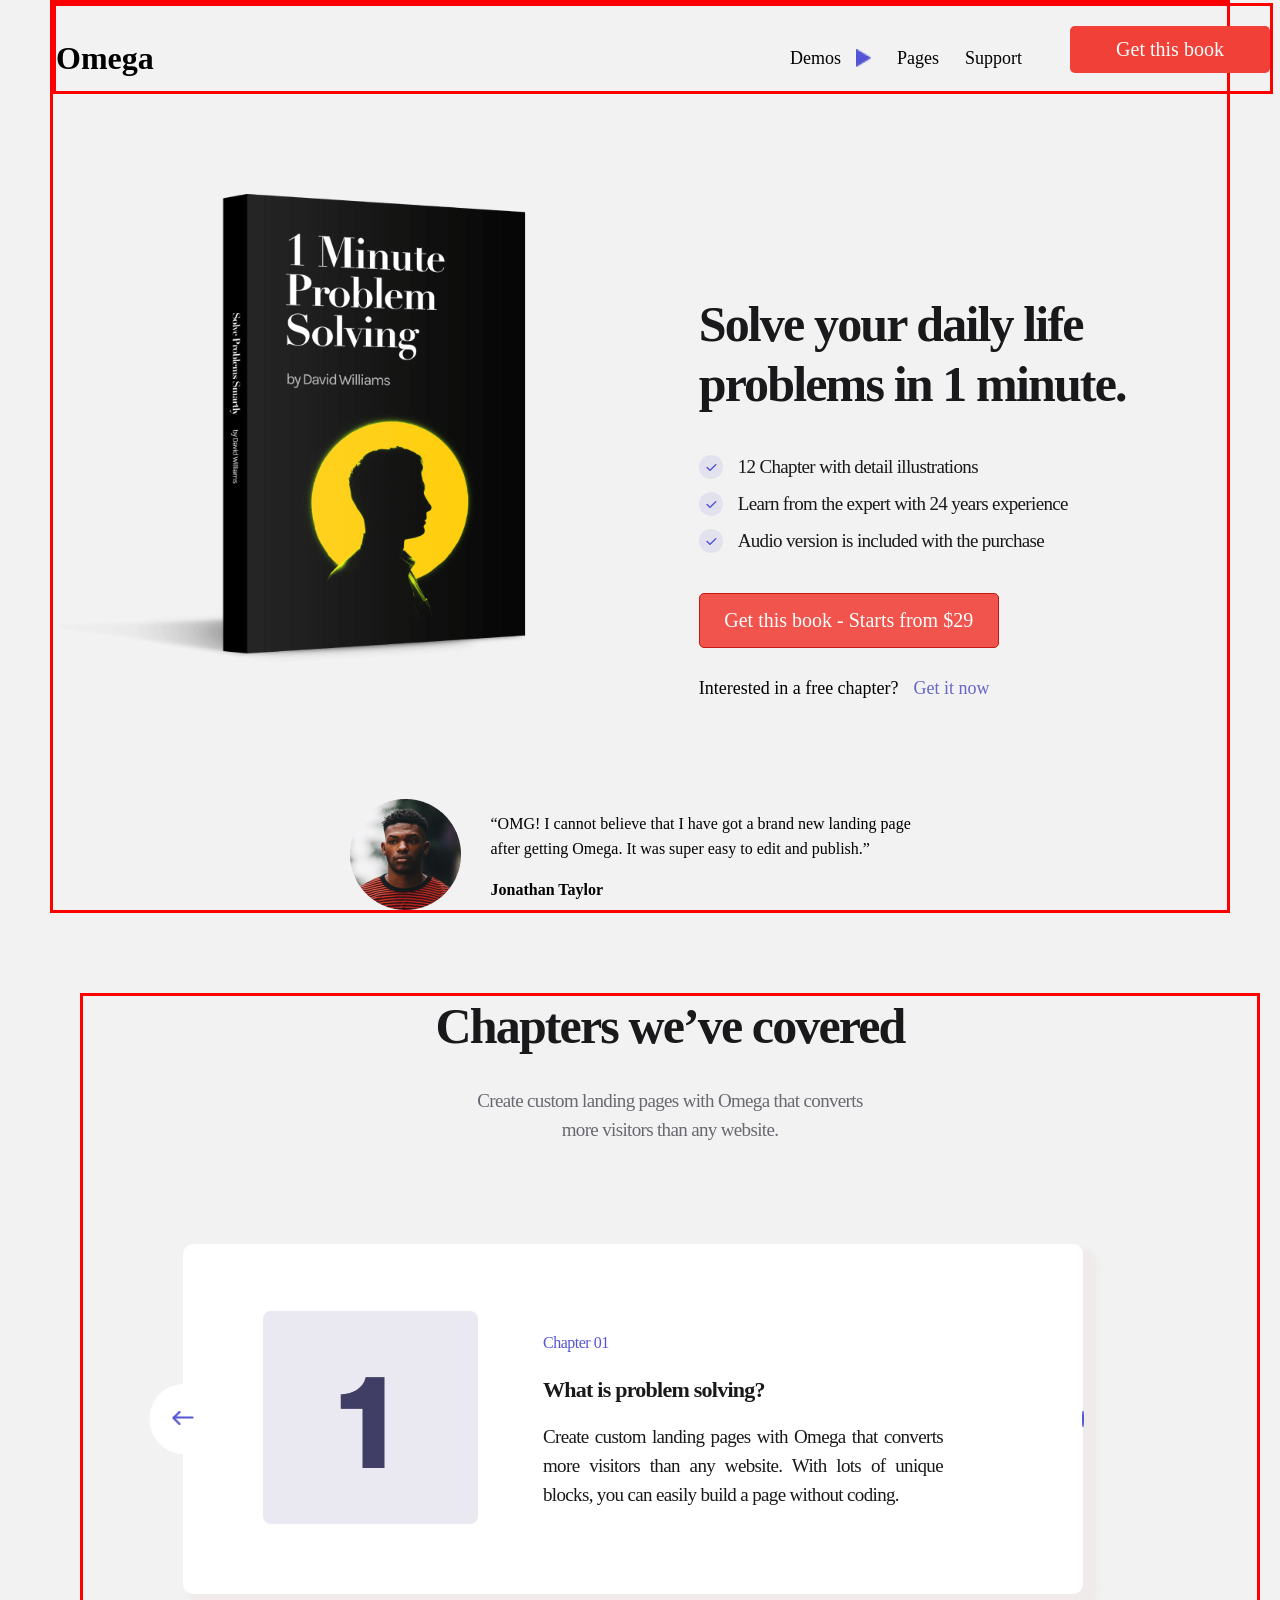
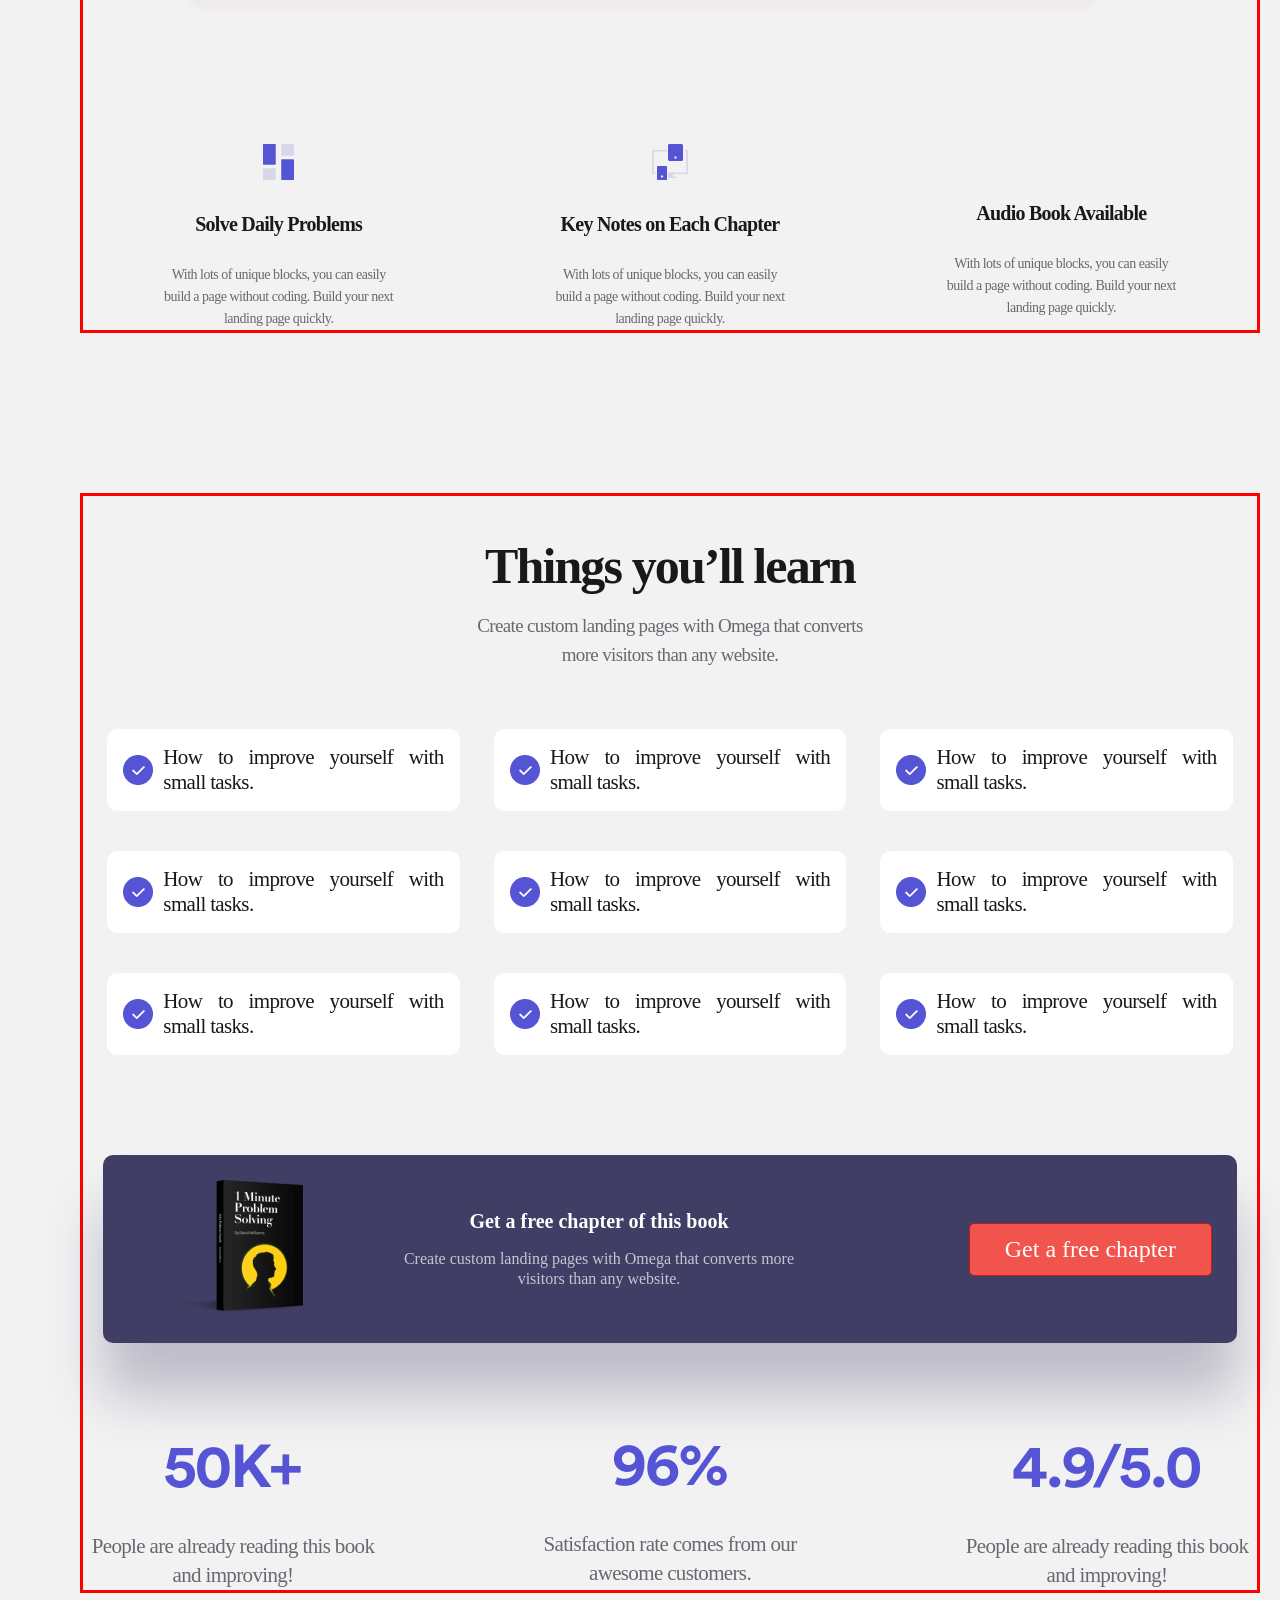
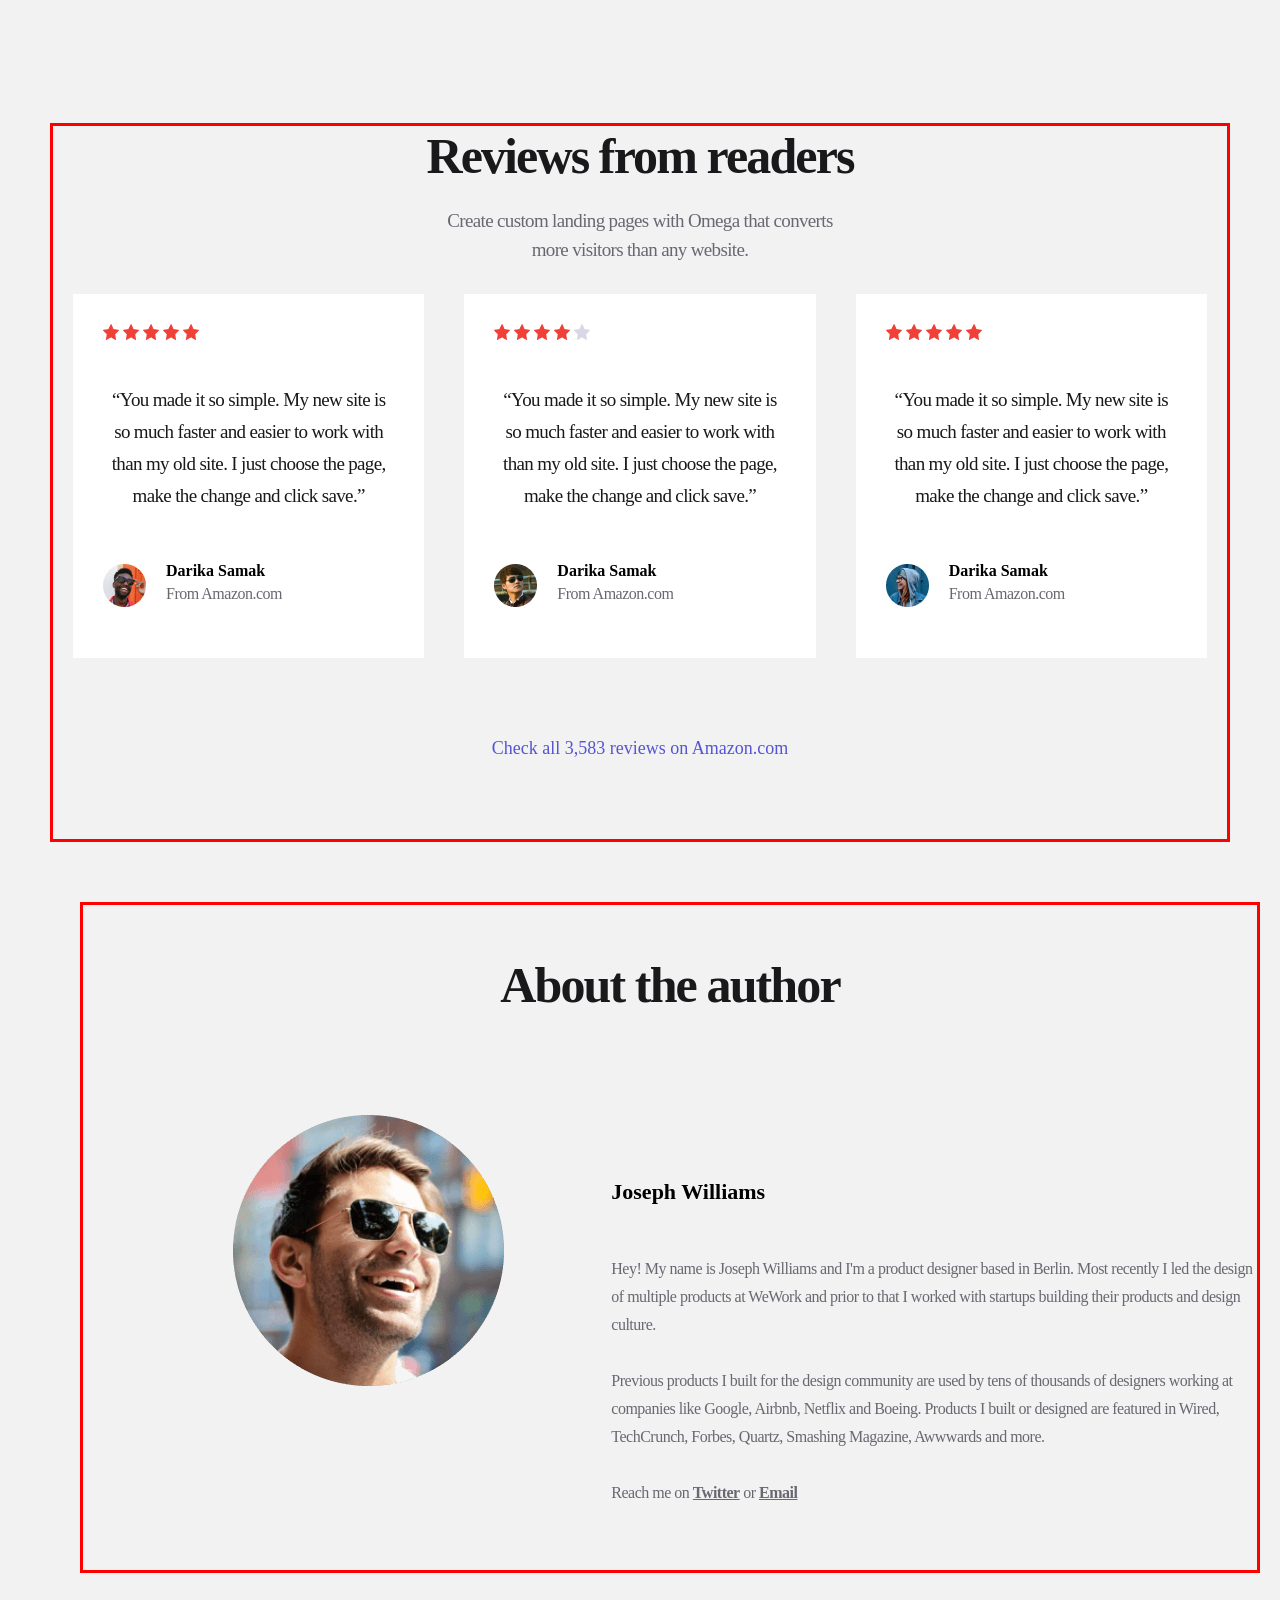
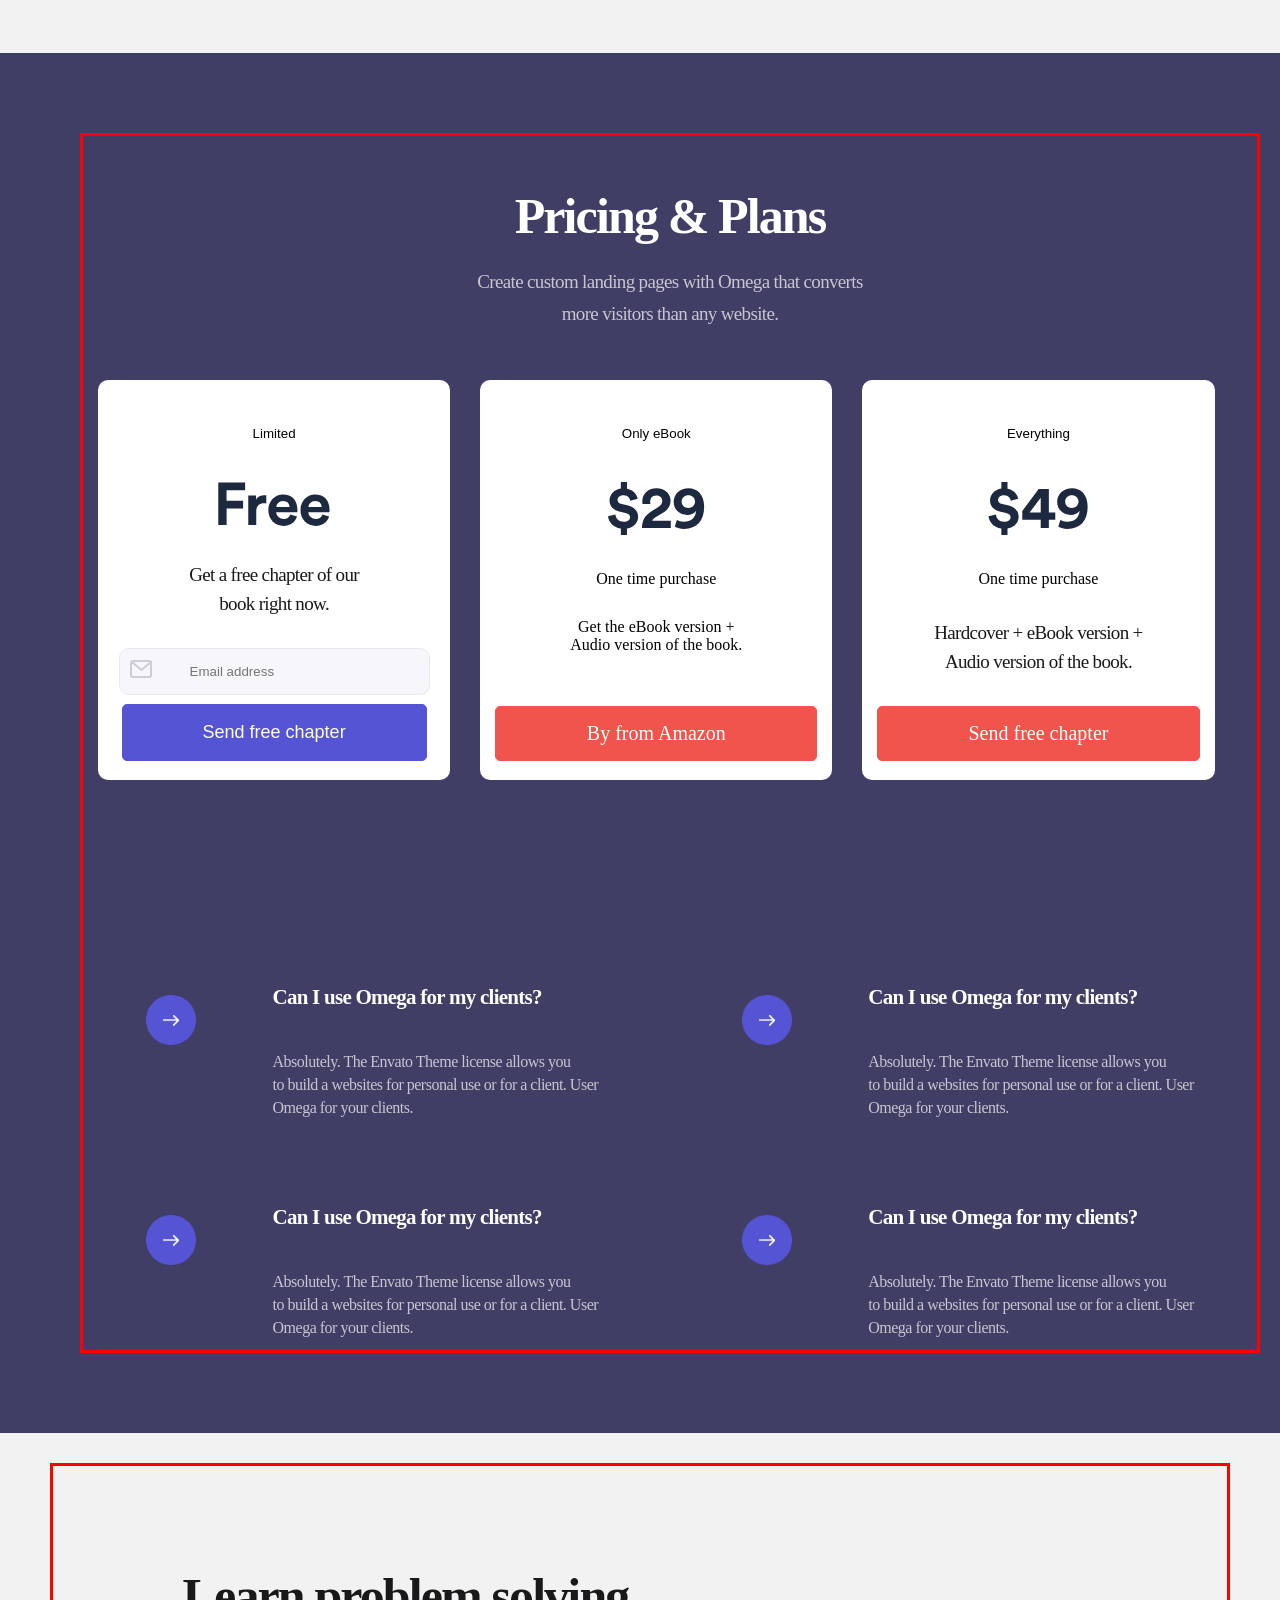
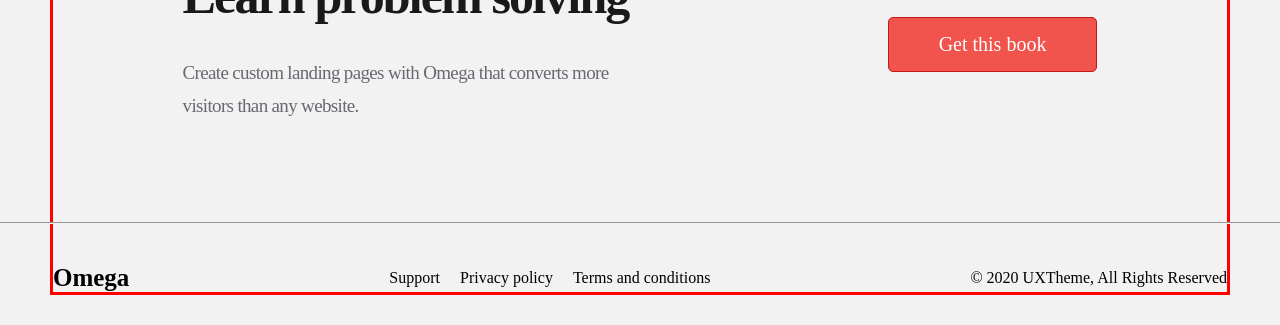
==== commit fc71c4b8: "add files" ====
--- a/index.html
+++ b/index.html
@@ -203,78 +203,78 @@
                 Things you’ll learn
             </h2>
             <p class="box-2-text">
-                Create custom landing pages with Omega that converts more visitors than any website.
+                Create custom landing pages with Omega that converts<br> more visitors than any website.
             </p>
             <ul class="box-2-list">
                 <li class="box-2-item">
                     <a href="#" class="box-2-link">
                         <img src="/img/true-blue.png" alt="" class="box-2-icon">
                         <p class="box-2-item-text">
-                            How to improve yourself<br> with small tasks.
-                        </p>
-                    </a>
-                </li>
-                <li class="box-2-item">
-                    <a href="#" class="box-2-link">
-                        <img src="/img/true-blue.png" alt="" class="box-2-icon">
-                        <p class="box-2-item-text">
-                            How to improve yourself<br> with small tasks.
-                        </p>
-                    </a>
-                </li>
-                <li class="box-2-item">
-                    <a href="#" class="box-2-link">
-                        <img src="/img/true-blue.png" alt="" class="box-2-icon">
-                        <p class="box-2-item-text">
-                            How to improve yourself<br> with small tasks.
-                        </p>
-                    </a>
-                </li>
-                <li class="box-2-item">
-                    <a href="#" class="box-2-link">
-                        <img src="/img/true-blue.png" alt="" class="box-2-icon">
-                        <p class="box-2-item-text">
-                            How to improve yourself<br> with small tasks.
-                        </p>
-                    </a>
-                </li>
-                <li class="box-2-item">
-                    <a href="#" class="box-2-link">
-                        <img src="/img/true-blue.png" alt="" class="box-2-icon">
-                        <p class="box-2-item-text">
-                            How to improve yourself<br> with small tasks.
-                        </p>
-                    </a>
-                </li>
-                <li class="box-2-item">
-                    <a href="#" class="box-2-link">
-                        <img src="/img/true-blue.png" alt="" class="box-2-icon">
-                        <p class="box-2-item-text">
-                            How to improve yourself<br> with small tasks.
-                        </p>
-                    </a>
-                </li>
-                <li class="box-2-item">
-                    <a href="#" class="box-2-link">
-                        <img src="/img/true-blue.png" alt="" class="box-2-icon">
-                        <p class="box-2-item-text">
-                            How to improve yourself<br> with small tasks.
-                        </p>
-                    </a>
-                </li>
-                <li class="box-2-item">
-                    <a href="#" class="box-2-link">
-                        <img src="/img/true-blue.png" alt="" class="box-2-icon">
-                        <p class="box-2-item-text">
-                            How to improve yourself<br> with small tasks.
-                        </p>
-                    </a>
-                </li>
-                <li class="box-2-item">
-                    <a href="#" class="box-2-link">
-                        <img src="/img/true-blue.png" alt="" class="box-2-icon">
-                        <p class="box-2-item-text">
-                            How to improve yourself <br>with small tasks.
+                            How to improve yourself with small tasks.
+                        </p>
+                    </a>
+                </li>
+                <li class="box-2-item">
+                    <a href="#" class="box-2-link">
+                        <img src="/img/true-blue.png" alt="" class="box-2-icon">
+                        <p class="box-2-item-text">
+                            How to improve yourself with small tasks.
+                        </p>
+                    </a>
+                </li>
+                <li class="box-2-item">
+                    <a href="#" class="box-2-link">
+                        <img src="/img/true-blue.png" alt="" class="box-2-icon">
+                        <p class="box-2-item-text">
+                            How to improve yourself with small tasks.
+                        </p>
+                    </a>
+                </li>
+                <li class="box-2-item">
+                    <a href="#" class="box-2-link">
+                        <img src="/img/true-blue.png" alt="" class="box-2-icon">
+                        <p class="box-2-item-text">
+                            How to improve yourself with small tasks.
+                        </p>
+                    </a>
+                </li>
+                <li class="box-2-item">
+                    <a href="#" class="box-2-link">
+                        <img src="/img/true-blue.png" alt="" class="box-2-icon">
+                        <p class="box-2-item-text">
+                            How to improve yourself with small tasks.
+                        </p>
+                    </a>
+                </li>
+                <li class="box-2-item">
+                    <a href="#" class="box-2-link">
+                        <img src="/img/true-blue.png" alt="" class="box-2-icon">
+                        <p class="box-2-item-text">
+                            How to improve yourself with small tasks.
+                        </p>
+                    </a>
+                </li>
+                <li class="box-2-item">
+                    <a href="#" class="box-2-link">
+                        <img src="/img/true-blue.png" alt="" class="box-2-icon">
+                        <p class="box-2-item-text">
+                            How to improve yourself with small tasks.
+                        </p>
+                    </a>
+                </li>
+                <li class="box-2-item">
+                    <a href="#" class="box-2-link">
+                        <img src="/img/true-blue.png" alt="" class="box-2-icon">
+                        <p class="box-2-item-text">
+                            How to improve yourself with small tasks.
+                        </p>
+                    </a>
+                </li>
+                <li class="box-2-item">
+                    <a href="#" class="box-2-link">
+                        <img src="/img/true-blue.png" alt="" class="box-2-icon">
+                        <p class="box-2-item-text">
+                            How to improve yourself with small tasks.
                         </p>
                     </a>
                 </li>
@@ -289,7 +289,7 @@
                             Get a free chapter of this book
                         </h3>
                         <p class="box-2-blok-text">
-                            Create custom landing pages with Omega that<br> converts more visitors than any website.
+                            Create custom landing pages with Omega that converts more visitors than any website.
                         </p>
                     </div>
                     <a href="#" class="box-2-blok-link">
@@ -302,21 +302,21 @@
                 <li class="box-2-blok-part-item">
                     <img src="./img/50K+.png" alt="" class="box-2-blok-part-img">
                     <p class="box-2-blok-part-text">
-                        People are already reading this<br> book and improving!
+                        People are already reading this book and improving!
                     </p>
                 </li>
 
                 <li class="box-2-blok-part-item">
                     <img src="./img/present.png" alt="" class="box-2-blok-part-img">
                     <p class="box-2-blok-part-text">
-                        Satisfaction rate comes from<br> our awesome customers.
+                        Satisfaction rate comes from our awesome customers.
                     </p>
                 </li>
 
                 <li class="box-2-blok-part-item">
                     <img src="./img/5.0.png" alt="" class="box-2-blok-part-img">
                     <p class="box-2-blok-part-text">
-                        People are already reading this<br> book and improving!
+                        People are already reading this book and improving!
                     </p>
                 </li>
             </ul>
--- a/style.css
+++ b/style.css
@@ -137,51 +137,442 @@
 .container {
     width: 1140px;
     margin: 0 auto;
-
+    border:3px solid red;
 }
 /*****(************@media**************** */
+@media(max-width:1280px){
+    .container{
+        width: 1180px;
+    }
+.navbar{
+    width: 1180px;
+}
+.header-picture , .header-info{
+    width: 45%;
+}
+
+
+}
 @media(max-width:1160px){
     .container{
         width: 1000px;
     }
+    .navbar{
+        width: 1000px;
+    }
+    .header-info .header-info-title{
+        font-size: 40px;
+        line-height: 45px;
+    }
+    .container .box-1-box{
+        margin-left: 100px;
+        width: 800px;
+    }
+    .container .box-1-info{
+        margin-bottom: 40px;
+    }
 }
 @media(max-width:1020px){
     .container{
         width: 900px;
+    }.navbar{
+        width: 900px;
+    }
+    .header-info .header-info-title{
+        font-size: 35px;
+        line-height: 40px;
+
+        width: 300px;
+    }
+    
+    .container .box-1-box{
+        margin-left: 50px;
+        width: 800px;
+    }
+    .container .box-1-title{
+        margin-bottom: 15px;
+
+    }
+    .box-1 .box-1-first{
+        padding-top: 50px;
+    }
+    .box-1 .box-1-first .box-1-first-title{
+padding-bottom: 15px;
+
     }
 }
 @media(max-width:920px){
     .container{
         width: 800px;
     }
+    .navbar{
+        width: 800px;
+    }
+    .header-info-item .header-info-item-text{
+        font-size: 17px;
+        line-height: 23px;
+    }
+   .container .navbar .nav-list-icon{
+    width: 35px;
+        display: block;
+        margin-right: 450px;
+    }
+    .container .nav-list {
+        display: none;
+    }
+    
+    .container .box-1-box{
+        margin-left: 40px;
+        width: 700px;
+        height: 290px;
+    }
+    .box-1 .box-1-box-text{
+        font-size: 17px;
+        line-height: 24px;
+        width: 300px;
+    }
+    .box-1 .box-1-box-info{
+        margin-left: 90px;
+    }
+    .container .box-2-title {
+        font-size: 35px;
+        line-height: 40px;
+        margin-bottom: 10px;
+    }
+    .box-2-item-text{
+        font-size: 16px;}
+        .container .box-2-blok-link{
+            font-size:16px;
+        }
+        .container .box-2-blok-part-text{
+            width: 250px;
+        }
+        .container .box-2-blok-part-img{
+            width: 100px;
+            margin-bottom: 10px;
+        }
+        .container .box-2-blok-link{
+            width: 190px;
+            font-size: 15px;
+            line-height: 18px;
+        }
+        .container .box-2-blok-text{
+            width: 280px;
+        }
+        .box-3 .box-3-item{
+            width: 25%;
+        }
 }
 @media(max-width:820px){
     .container{
         width: 700px;
-    }
+    }.navbar{
+        width: 700px;
+    }
+    .header-part{
+        flex-direction: column;
+        
+        
+    }
+    .container .header-info{
+        padding-top: 10px;
+    }
+    .container .navbar .nav-list-icon{
+        width: 35px;
+            display: block;
+            margin-right: 530px;
+        }
+        .container .box-1-box{
+        margin-left: 40px;
+        width: 700px;
+        height: 280px;
+    }
+    .container .box-1-title{
+        font-size: 35px;
+        line-height: 38px;
+        margin-bottom: 12px;
+    }
+    .box-1 .box-1-box-text{
+        font-size: 16px;
+        line-height: 18px;
+        width: 270px;
+    }
+    .box-1 .box-1-box-info{
+        margin-left: 90px;
+    }.container .box-1-box{
+        margin-left: 40px;
+        width: 620px;
+    }
+    .box-1-first .box-1-first-text{
+        font-size: 14px;
+        line-height: 22px;
+        width: 220px;
+    }
+    .container .box-2-blok-text{
+        font-size: 15px;
+    }
+    .container .box-2-blok-text{
+        width: 250px;
+    }
+    .container .box-2-blok-link{
+        width: 180px;
+        font-size: 15px;
+        line-height: 18px;
+    }
+    .container .box-2-blok-part-text{
+        width:200px;
+    }
+    .box-3 .box-3-list{
+        flex-direction: column;
+    }
+    .box-3 .box-3-item{
+        width: 50%;
+        margin: 20px 0px;
+    }
+}
 }
 @media(max-width:720px){
     .container{
         width: 600px;
-    }
+    }.navbar{
+        width: 600px;
+    }
+    .header-info .header-info-link-about{
+        font-size: 16px;
+    }
+    
+    .container .navbar .nav-list-icon{
+        width: 35px;
+            display: block;
+            margin-right: 620px;
+        }
+        .box-1-first-list{
+            flex-direction: column;
+        }
+        .box-1-first-list .box-1-first-item{
+            margin: 15px 0px;
+        }
+        .box-1-box-img{
+            width: 0%;
+        }
+        .box-1 .container  .box-1-box .box-1-box-info{
+            flex-direction: column;
+            
+            margin-right: 350px;
+            
+        }
+        .box-1 .container  .box-1-box {
+            width: 400px;
+            height: 240px;
+            margin-left: 100px;
+            text-align: center;
+        }
+        .container .box-1 .box-1-box-text{
+            font-size: 18px;
+            line-height: 25px;
+        }
+        .strelka-left,.strelka-right{
+            width: 50px;
+        }
+
+        .box-1 .container  .box-1-box .box-1-box-info{
+ 
+    
+            margin-left: 0px;
+            
+        }
 }
 
 @media(max-width:620px){
     .container{
         width: 500px;
     }
-}
-
+    .header-footer .header-footer-1 .header-footer-info{
+        font-size: 16px;
+        line-height: 20px;
+        width: 250px;
+}
+
+.header-info .header-info-link-about{
+    font-size: 16px;
+    width: 300px;
+}
+
+.container .navbar .nav-list-icon{
+    width: 35px;
+        display: block;
+        margin-right: 730px;
+    }
+    .box-1 .container  .box-1-box {
+        width: 400px;
+        height: 240px;
+        margin-left: 50px;
+        text-align: center;
+    }
+    .container .box-1-title{
+        font-size: 28px;
+        line-height: 35px;
+        margin-bottom: 8px;
+    }
+    .container .box-1-box-img{
+        width: 0;
+    }
+    .container .box-1-box-info{
+        text-align: center;
+        align-items: center;
+        justify-content: center;
+        margin-left: -10px;
+        
+    }
+    .container .box-1-box-text{
+        width: 250px;
+    }
+    .container .box-1-info{
+        
+        font-size: 18px;
+    }
+    .container .box-1 .box-1-box .box-1-box-text{
+        font-size: 20px;
+        line-height: 30px;
+    }
+    .container .box-1-first{
+        flex-direction: column;
+    }
+    .container .box-1-first-list{
+        flex-direction: column;
+    }
+    .container .box-2-item .box-2-link{
+        flex-direction: column;
+    }
+    .container .box-2-item .box-2-item-text{
+        margin-top: 25px;
+    }
+    .container .box-2-blok .box-2-blok-info{
+        flex-direction: column;
+        margin-right: 50px;
+    
+    }
+    .container .box-2-blok-img{
+        width: 0;
+    }
+    .container .box-2-blok-info .box-2-blok-title{
+        font-size:17px;
+        margin-bottom: 5px;
+        
+
+    }
+    .container .box-2-blok-link{
+        font-size: 15px;
+        width:200px;
+        margin-top: 15px;
+    }
+    .container .box-2-blok-part-list{
+        flex-direction: column;
+        
+    justify-content: center;
+    }
+    .container .box-2-blok-part-item{
+        margin:25px 0px;
+        width: 40%;
+    }
+    .box-3 .box-3-title{
+        font-size: 35px;
+        line-height: 35px;
+    }
+    .box-3 .container .box-3-item-text{
+        text-align: justify;
+    }
+}
 @media(max-width:520px){
     .container{
         width: 400px;
     }
+    .container .header-info .header-info-title{
+        font-size: 25px;
+        width: 200px;
+        line-height: 25px;
+    }
+    .container .header-info-item .header-info-item-text{
+        font-size: 14px;
+        line-height: 14px;
+    }
+    .container .header-info-link{
+        font-size: 17px;
+        padding: 10px 5px;
+        width: 250px;
+    }
+    .container .header-info .header-info-link-about{
+        font-size: 14px;
+        width: 400px;
+    }
+    .container .header-footer{
+        margin-left: 10px;
+    }
+    
+.container .navbar .nav-list-icon{
+    width: 35px;
+        display: block;
+        margin-right: 830px;
+    }
+    .box-1 .container  .box-1-box {
+        width: 300px;
+        height: 280px;
+        text-align: center;
+    }
+.box-1 .container .box-1-box .box-1-box-text{
+    width: 150px;
+    padding-bottom: 20px;
+}
+.box-3 .container .box-3-title{
+    font-size: 30px;
+    /* margin-bottom: 10px;x */
+    padding-bottom: 10px;
+}
+.container .box-3-text{
+    font-size: 16px;
+    padding-bottom: 10px;
+}
+
+
 }
 
 @media(max-width:420px){
     .container{
         width: 90%;
     }
+    .container .header-footer{
+        flex-direction: column;
+        margin-top: 40px;
+    }
+    .header-info-list .header-info-item .header-info-item-text{
+        font-size: 13px;
+        line-height: 17px;
+    }
+    
+.container .navbar .nav-list-icon{
+    width: 35px;
+        display: block;
+        margin-right: 860px;
+    }
+    .box-1 .container  .box-1-box {
+        width: 180px;
+        height: 350px;
+        margin-left: 20px;
+        text-align: center;
+    }
+
+    .box-1 .container .box-1-box .box-1-box-text{
+        width: 100px;
+        padding-bottom: 20px;
+    }
+    .box-3 .container .box-3-title{
+        font-size: 23px;
+        /* margin-bottom: 10px;x */
+        padding-bottom: 10px;
+    }
+
+  
+
 }
 /* ****************header******************** */
 
@@ -192,6 +583,7 @@
     justify-content: space-between;
     align-items: center;
     padding-top: 20px;
+    border:3px solid red;
 }
 
 .header {
@@ -212,6 +604,8 @@
 
 .nav-list {
     display: flex;
+    justify-content: center;
+    align-items: center;
 }
 
 .nav-link {
@@ -225,7 +619,7 @@
     text-decoration: none;
     color: inherit;
 
-    margin-left: 15px;
+    
 }
 .nav-link1 {
     display: flex;
@@ -235,11 +629,9 @@
     margin: 5px 10px;
     text-decoration: none;
     color: inherit;
-    margin-left: 15px;
-}
-.nav-list{
-    margin-left: 600px;
-}
+    
+}
+
 
 .dropdown:hover .dropdown-icon {
     transform: rotate(90deg);
@@ -480,7 +872,7 @@
 }
 
 .box-1 {
-    /* height: 160vh; */
+    
     text-align: center;
     background-color: #F2F2F2;
     padding: 80px;
@@ -621,7 +1013,7 @@
     text-align: center;
     letter-spacing: -1.87579px;
     color: #19191B;
-    margin-bottom: 20px;
+    margin-bottom: 15px;
 }
 
 .box-2-text {
@@ -672,7 +1064,8 @@
     font-size: 21px;
     line-height: 25px;
     letter-spacing: -0.656526px;
-
+    text-align: justify;
+    margin-left: 10px;
     color: #19191B;
 }
 
@@ -726,6 +1119,7 @@
 .box-2-blok-text {
     color: rgba(255, 255, 255, 0.7);
     font-size: 16px;
+    width: 400px;
     line-height: 20px;
 }
 
@@ -733,7 +1127,7 @@
     display: flex;
     justify-content: space-between;
     align-items: center;
-    margin-top: 150px;
+    margin-top: 100px;
 }
 
 .box-2-blok-part-text {
@@ -743,6 +1137,7 @@
     letter-spacing: -0.656526px;
     color: #696871;
     margin-top: 40px;
+    width: 300px;
 }
 
 .box-3 {
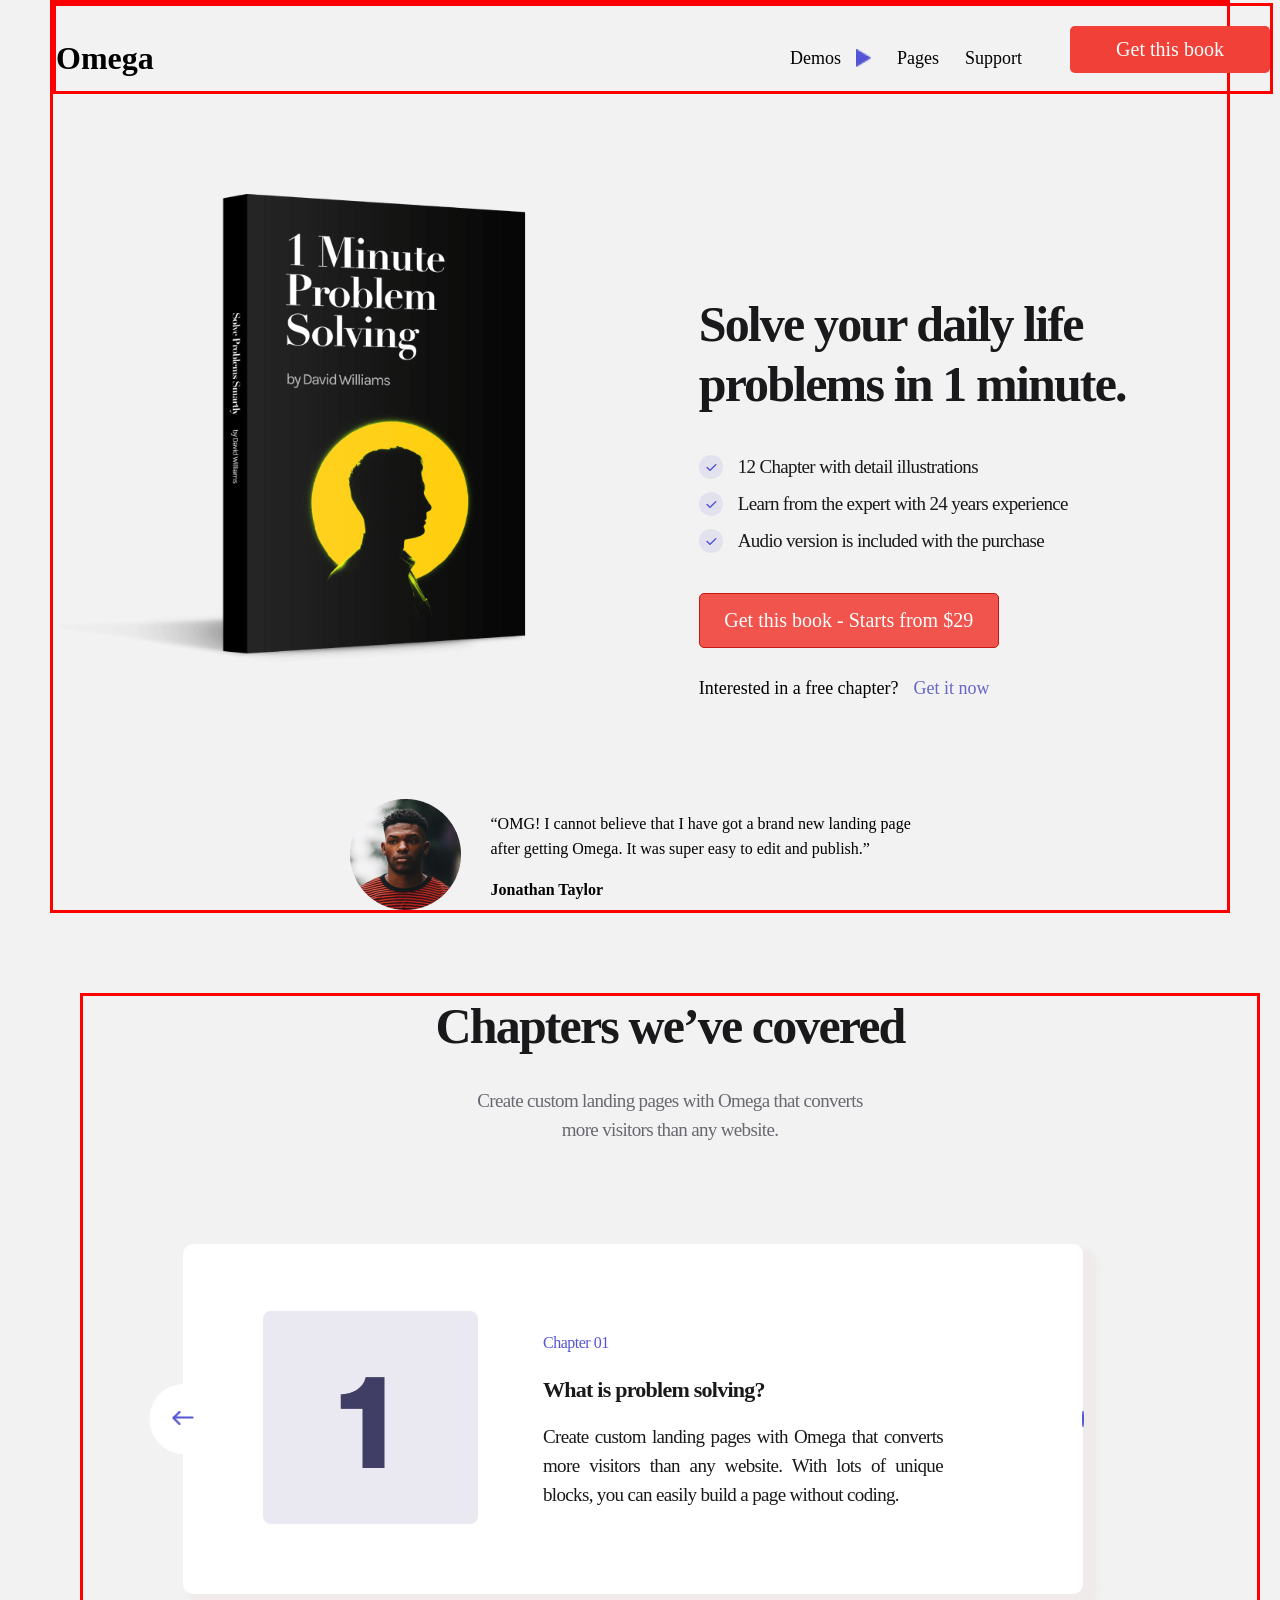
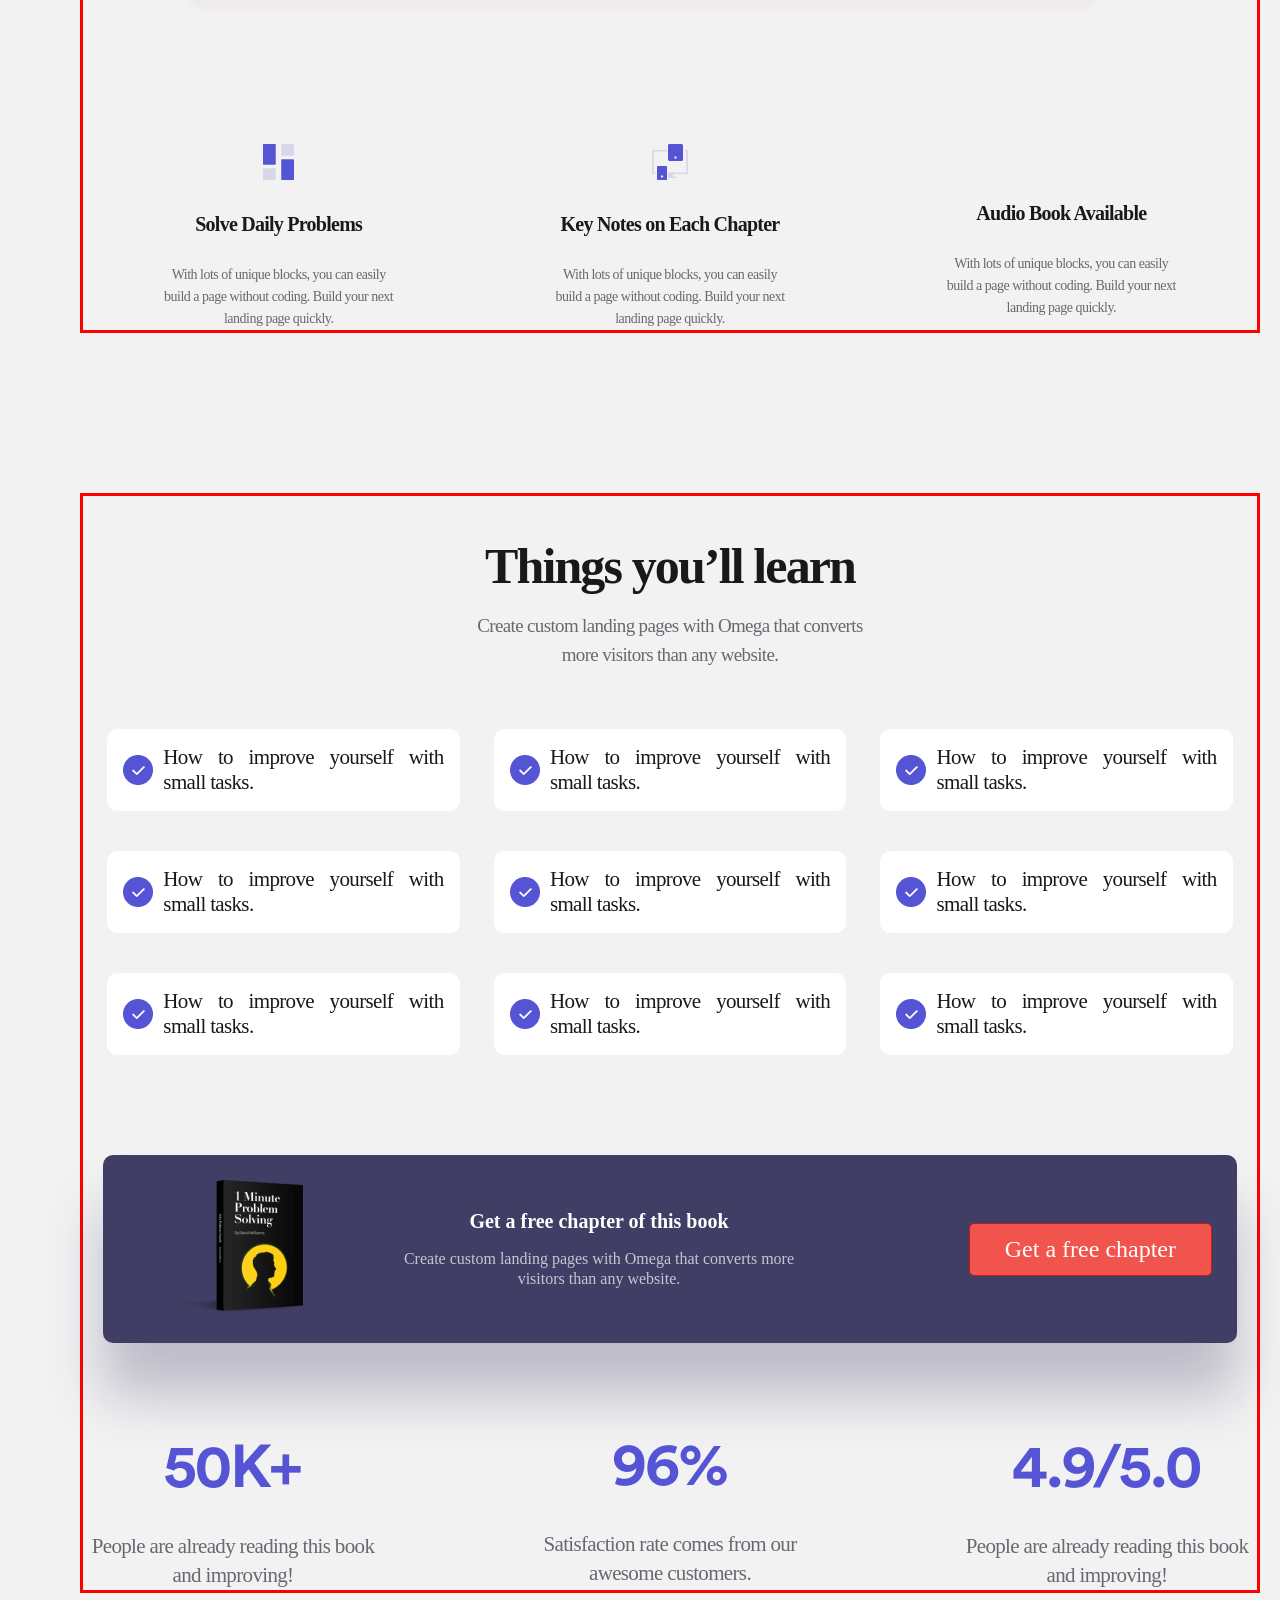
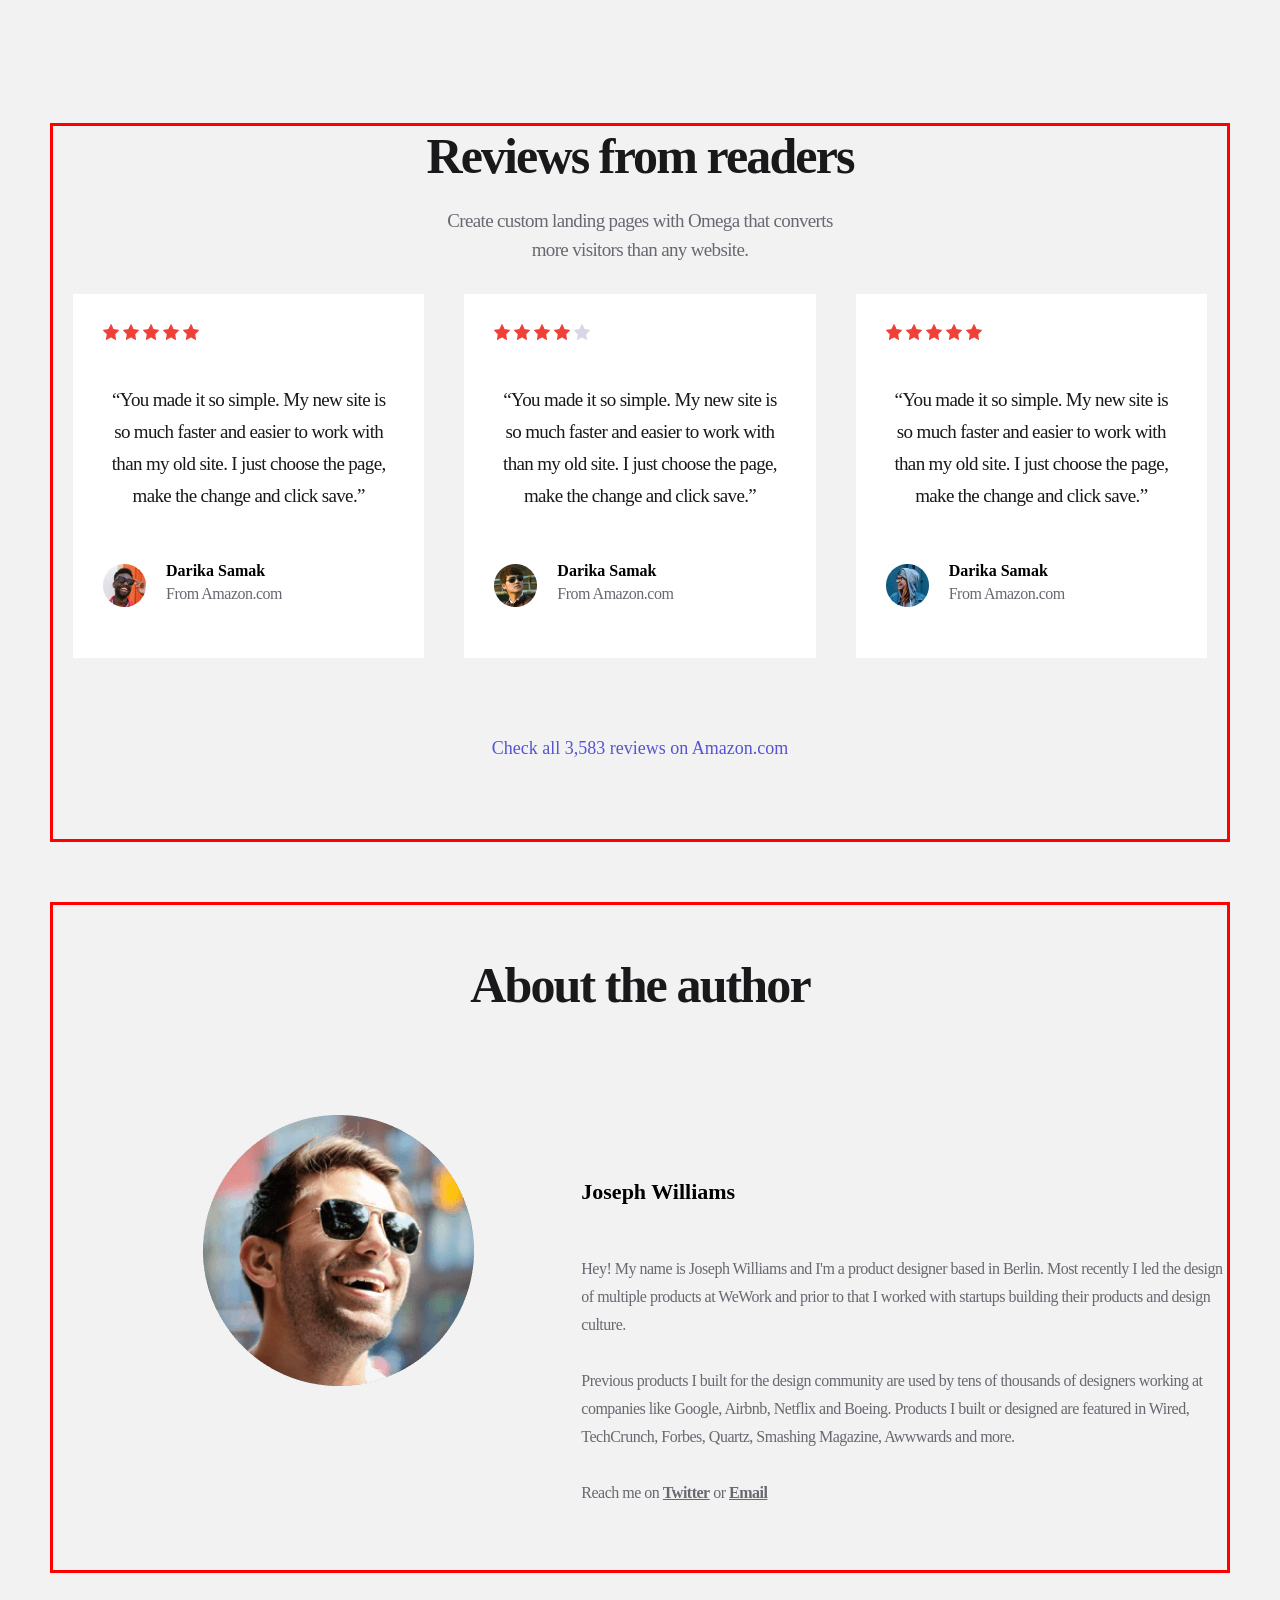
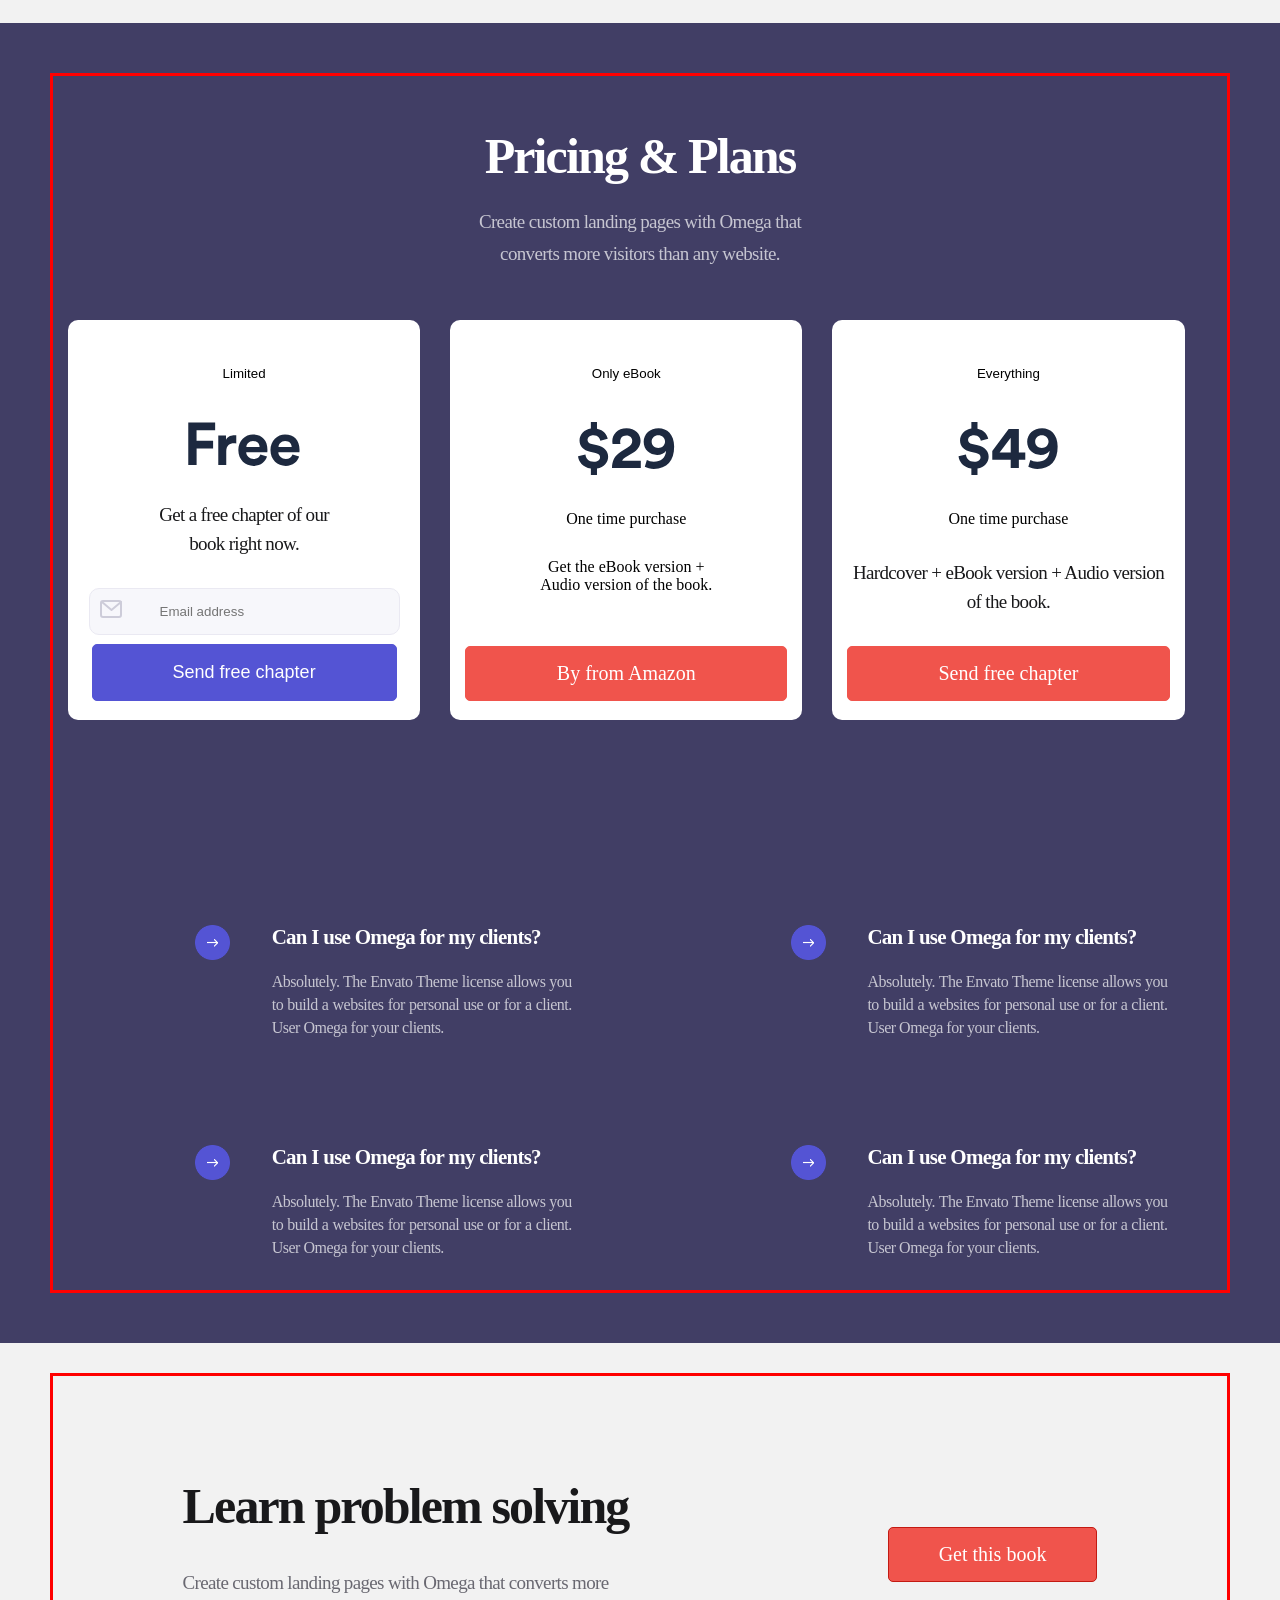
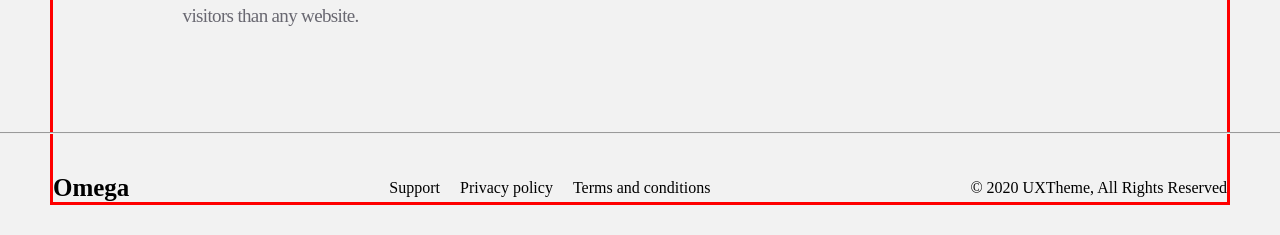
==== commit ae414736: "add files" ====
--- a/index.html
+++ b/index.html
@@ -425,7 +425,7 @@
                 Pricing & Plans
             </h2>
             <p class="box-5-text">
-                Create custom landing pages with Omega that converts<br> more visitors than any website.
+                Create custom landing pages with Omega that converts more visitors than any website.
             </p>
             <ul class="box-5-list">
                 <li class="box-5-item">
@@ -469,7 +469,7 @@
                     <p class="box-5-item-about">
                         One time purchase
                     </p>
-                    <p class="box-5-item-text">Hardcover + eBook version +<br> Audio version of the book.
+                    <p class="box-5-item-text">Hardcover + eBook version + Audio version of the book.
                     </p>
 
                     <a href="#" class="box-5-link-2">
@@ -485,8 +485,8 @@
                             Can I use Omega for my clients?
                         </h3>
                         <p class="box-5-blok-text">
-                            Absolutely. The Envato Theme license allows you<br> to build a websites for personal use or
-                            for a client. User <br>Omega for your clients.
+                            Absolutely. The Envato Theme license allows you to build a websites for personal use or
+                            for a client. User Omega for your clients.
                         </p>
                     </div>
                 </li>
@@ -497,8 +497,8 @@
                             Can I use Omega for my clients?
                         </h3>
                         <p class="box-5-blok-text">
-                            Absolutely. The Envato Theme license allows you<br> to build a websites for personal use or
-                            for a client. User <br>Omega for your clients.
+                            Absolutely. The Envato Theme license allows you to build a websites for personal use or
+                            for a client. User Omega for your clients.
                         </p>
                     </div>
                 </li>
@@ -509,8 +509,8 @@
                             Can I use Omega for my clients?
                         </h3>
                         <p class="box-5-blok-text">
-                            Absolutely. The Envato Theme license allows you<br> to build a websites for personal use or
-                            for a client. User <br>Omega for your clients.
+                            Absolutely. The Envato Theme license allows you to build a websites for personal use or
+                            for a client. User Omega for your clients.
                         </p>
                     </div>
                 </li>
@@ -521,8 +521,8 @@
                             Can I use Omega for my clients?
                         </h3>
                         <p class="box-5-blok-text">
-                            Absolutely. The Envato Theme license allows you<br> to build a websites for personal use or
-                            for a client. User <br>Omega for your clients.
+                            Absolutely. The Envato Theme license allows you to build a websites for personal use or
+                            for a client. User Omega for your clients.
                         </p>
                     </div>
                 </li>
--- a/style.css
+++ b/style.css
@@ -171,6 +171,18 @@
     .container .box-1-info{
         margin-bottom: 40px;
     }
+    .container .box-5-form-input{
+        padding: 15px 50px;
+    }
+    .container .box-5-button-1{
+        font-size: 16px;
+        width: 270px;
+        padding: 15px 70px;
+    }
+    .container .box-5-blok-item{
+        width: 40%;
+    }
+
 }
 @media(max-width:1020px){
     .container{
@@ -200,6 +212,27 @@
 padding-bottom: 15px;
 
     }
+    .container .box-4-picture-img{
+        padding-right:150px;
+    }
+    .container .box-4-info-text{
+        width: 400px;
+    }
+    .container .box-5-form-input{
+        padding: 15px 38px;
+    }
+    .container .box-5-button-1{
+        font-size: 16px;
+        width: 240px;
+        padding: 15px 55px;
+    }
+    .container .box-5-blok-info .box-5-blok-text{
+        width: 270px;
+    }
+    .container .box-5-blok-title{
+        font-size: 20px;
+    }
+        
 }
 @media(max-width:920px){
     .container{
@@ -261,6 +294,23 @@
         }
         .box-3 .box-3-item{
             width: 25%;
+        }
+
+        .container .box-5-form-input{
+            padding: 15px 34px;
+            padding-left: 40px;
+            width: 210px;
+        }
+        .container .box-5-button-1{
+            font-size: 16px;
+            width: 210px;
+            padding: 12px 40px;
+        }
+        .container .box-5-blok-info .box-5-blok-text{
+            width: 220px;
+        }
+        .container .box-5-blok-title{
+            font-size: 20px;
         }
 }
 @media(max-width:820px){
@@ -329,7 +379,28 @@
         width: 50%;
         margin: 20px 0px;
     }
-}
+    .container .box-4-title{
+        font-size: 30px;
+        line-height: 40px;
+        margin-top: 15px;
+        margin-bottom: 20px;
+    }
+    .container .box-4-picture-img{
+        padding-right: 0px;
+        margin-left: 1px;
+        margin-bottom: 40px;
+        margin-top: 20px;
+    }
+    .container .box-4-info-text{
+        width: 280px;
+    }
+    .container .box-4-part{
+        flex-direction: column;
+    }
+    .container .box-4-info{
+        margin-left: 150px;
+    }
+
 }
 @media(max-width:720px){
     .container{
@@ -424,6 +495,9 @@
         margin-left: -10px;
         
     }
+    .strelka-left,.strelka-right{
+        width: 50px;
+    }
     .container .box-1-box-text{
         width: 250px;
     }
@@ -482,6 +556,9 @@
     .box-3 .container .box-3-item-text{
         text-align: justify;
     }
+    .container .box-4-info-text{
+        width: 220px;
+    }
 }
 @media(max-width:520px){
     .container{
@@ -532,7 +609,9 @@
     font-size: 16px;
     padding-bottom: 10px;
 }
-
+.container .box-4-info{
+    margin-left: 50px;
+}
 
 }
 
@@ -571,7 +650,10 @@
         padding-bottom: 10px;
     }
 
-  
+    .container .box-4-info{
+        margin-left: 30px;
+        width: 200px;
+    }
 
 }
 /* ****************header******************** */
@@ -1149,6 +1231,7 @@
 .box-3-title {
     font-size: 50px;
     line-height: 60px;
+    
     text-align: center;
     letter-spacing: -1.87579px;
     color: #19191B;
@@ -1226,7 +1309,7 @@
 
 .box-4 {
     background-color: #F2F2F2;
-    padding: 80px;
+    padding: 50px;
     padding-top:10px;
 }
 
@@ -1275,8 +1358,16 @@
 
 .box-5 {
     background-color: #413E65;
-    padding: 80px;
-    text-align: center;
+    padding: 50px;
+    text-align: center;
+    
+
+}
+.box-5 .container{
+    display: flex;
+    flex-direction: column;
+    align-items: center;
+    justify-content: center;
 }
 
 .box-5-title {
@@ -1285,6 +1376,7 @@
     text-align: center;
     letter-spacing: -1.87579px;
     color: #FFFFFF;
+    width: 350px;
     padding-top: 50px;
 }
 
@@ -1295,7 +1387,7 @@
     letter-spacing: -0.656526px;
     color: rgba(255, 255, 255, 0.7);
     padding-bottom: 50px;
-    padding-top: 20px;
+    padding-top: 20px;width: 350px;
     text-align: center;
 }
 
@@ -1423,7 +1515,9 @@
 }
 
 .box-5-blok-icon {
-    width: 50px;
+    width: 40px;
+    margin-bottom: 35px;
+    margin-left: 80px;
 }
 
 .box-5-blok-item {
@@ -1441,7 +1535,7 @@
     letter-spacing: -0.750316px;
     margin-bottom: 20px;
     color: #FFFFFF;
-    margin-bottom: 40px;
+    margin-bottom: 20px;
 
 }
 
@@ -1449,12 +1543,12 @@
     font-size: 16px;
     line-height: 23px;
     letter-spacing: -0.500211px;
-
+width: 300px;
     color: rgba(255, 255, 255, 0.7);
 }
 
 .box-5-blok-info {
-    margin-left: 30px;
+    margin-left: 0px;
     text-align: justify;
 }
 
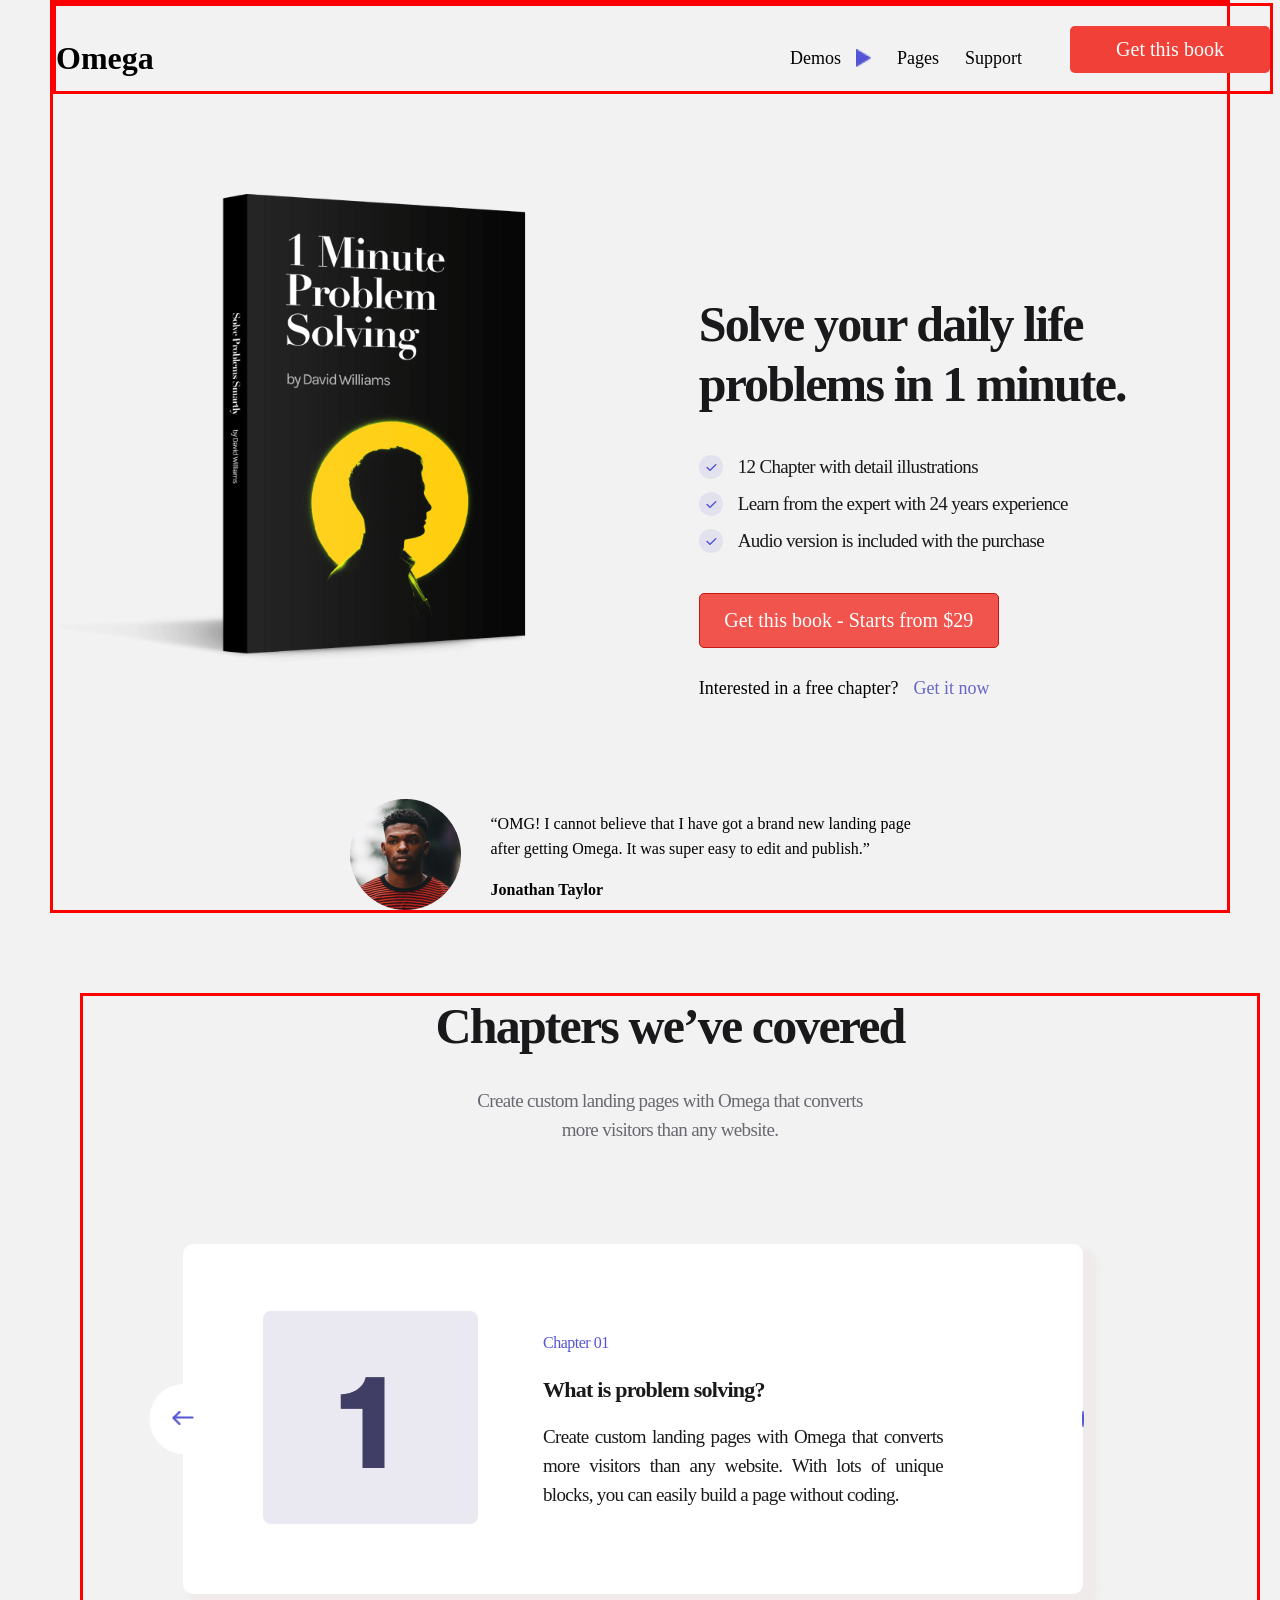
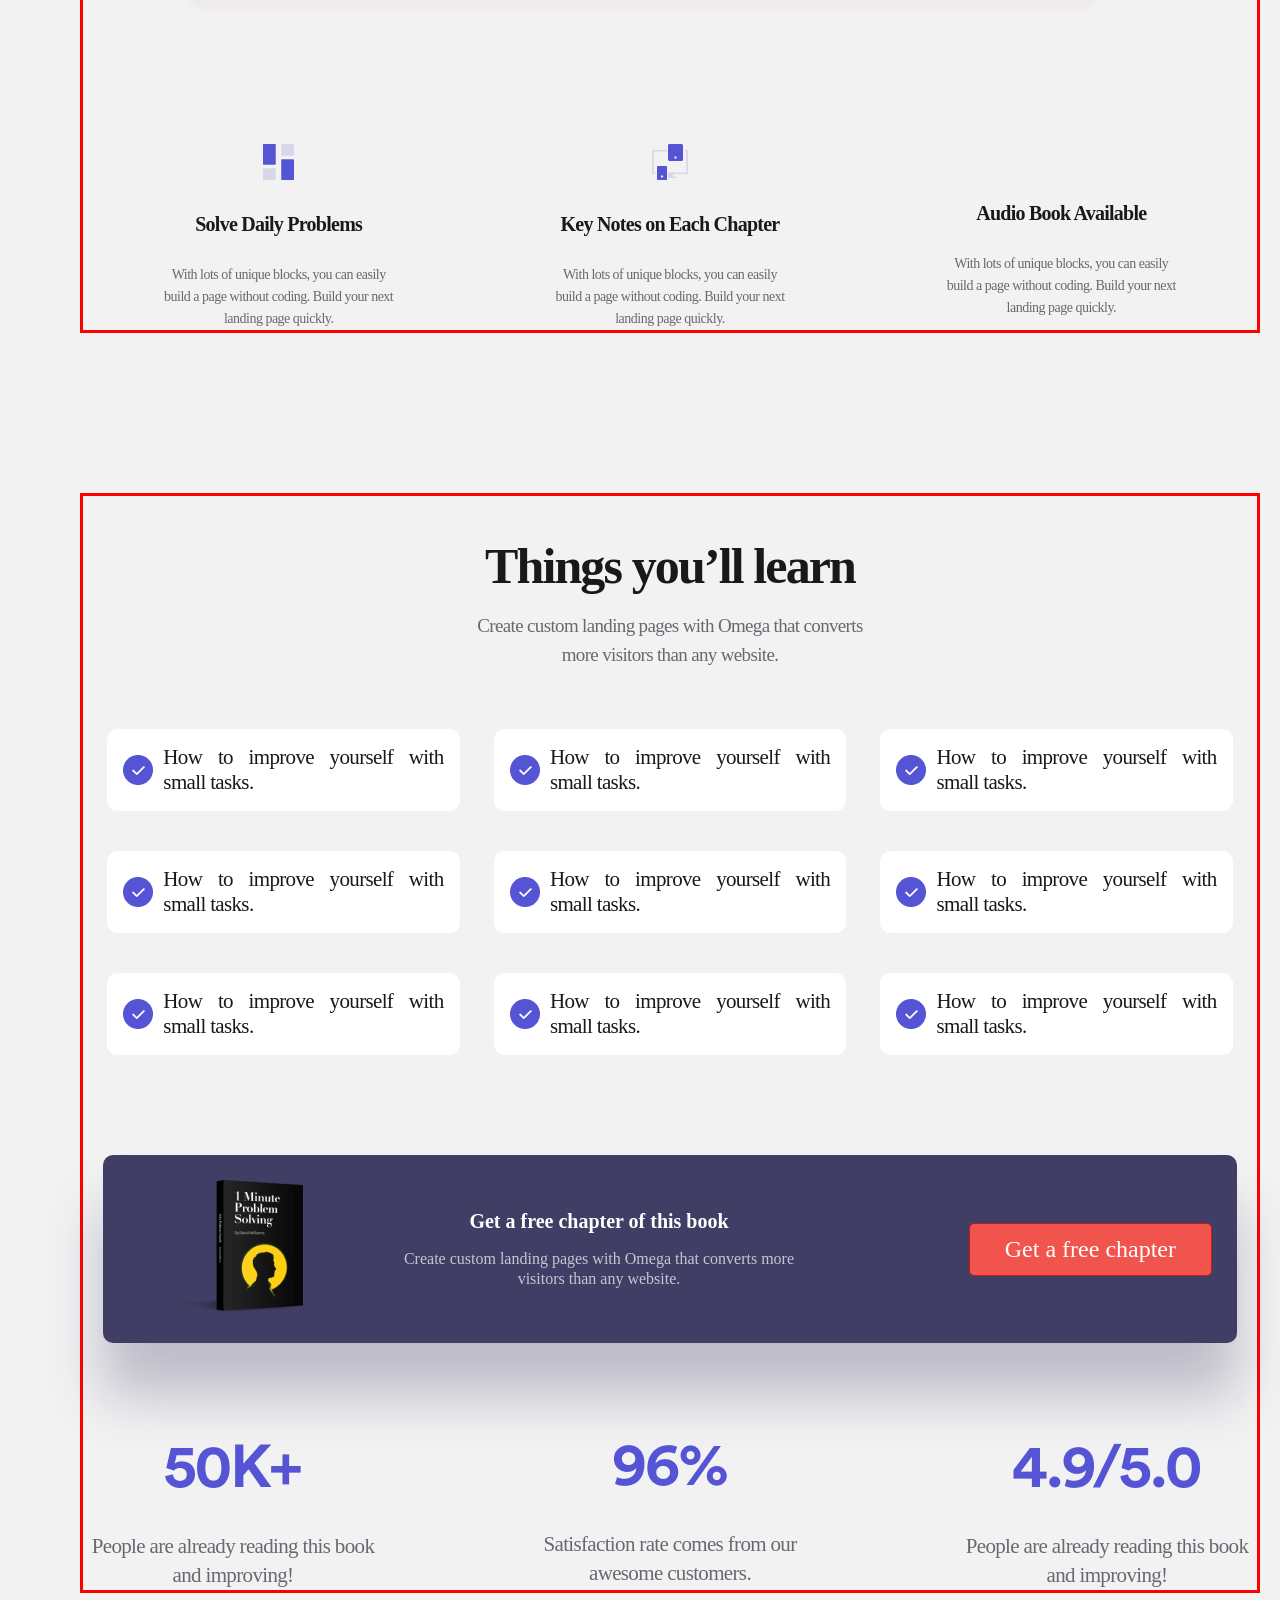
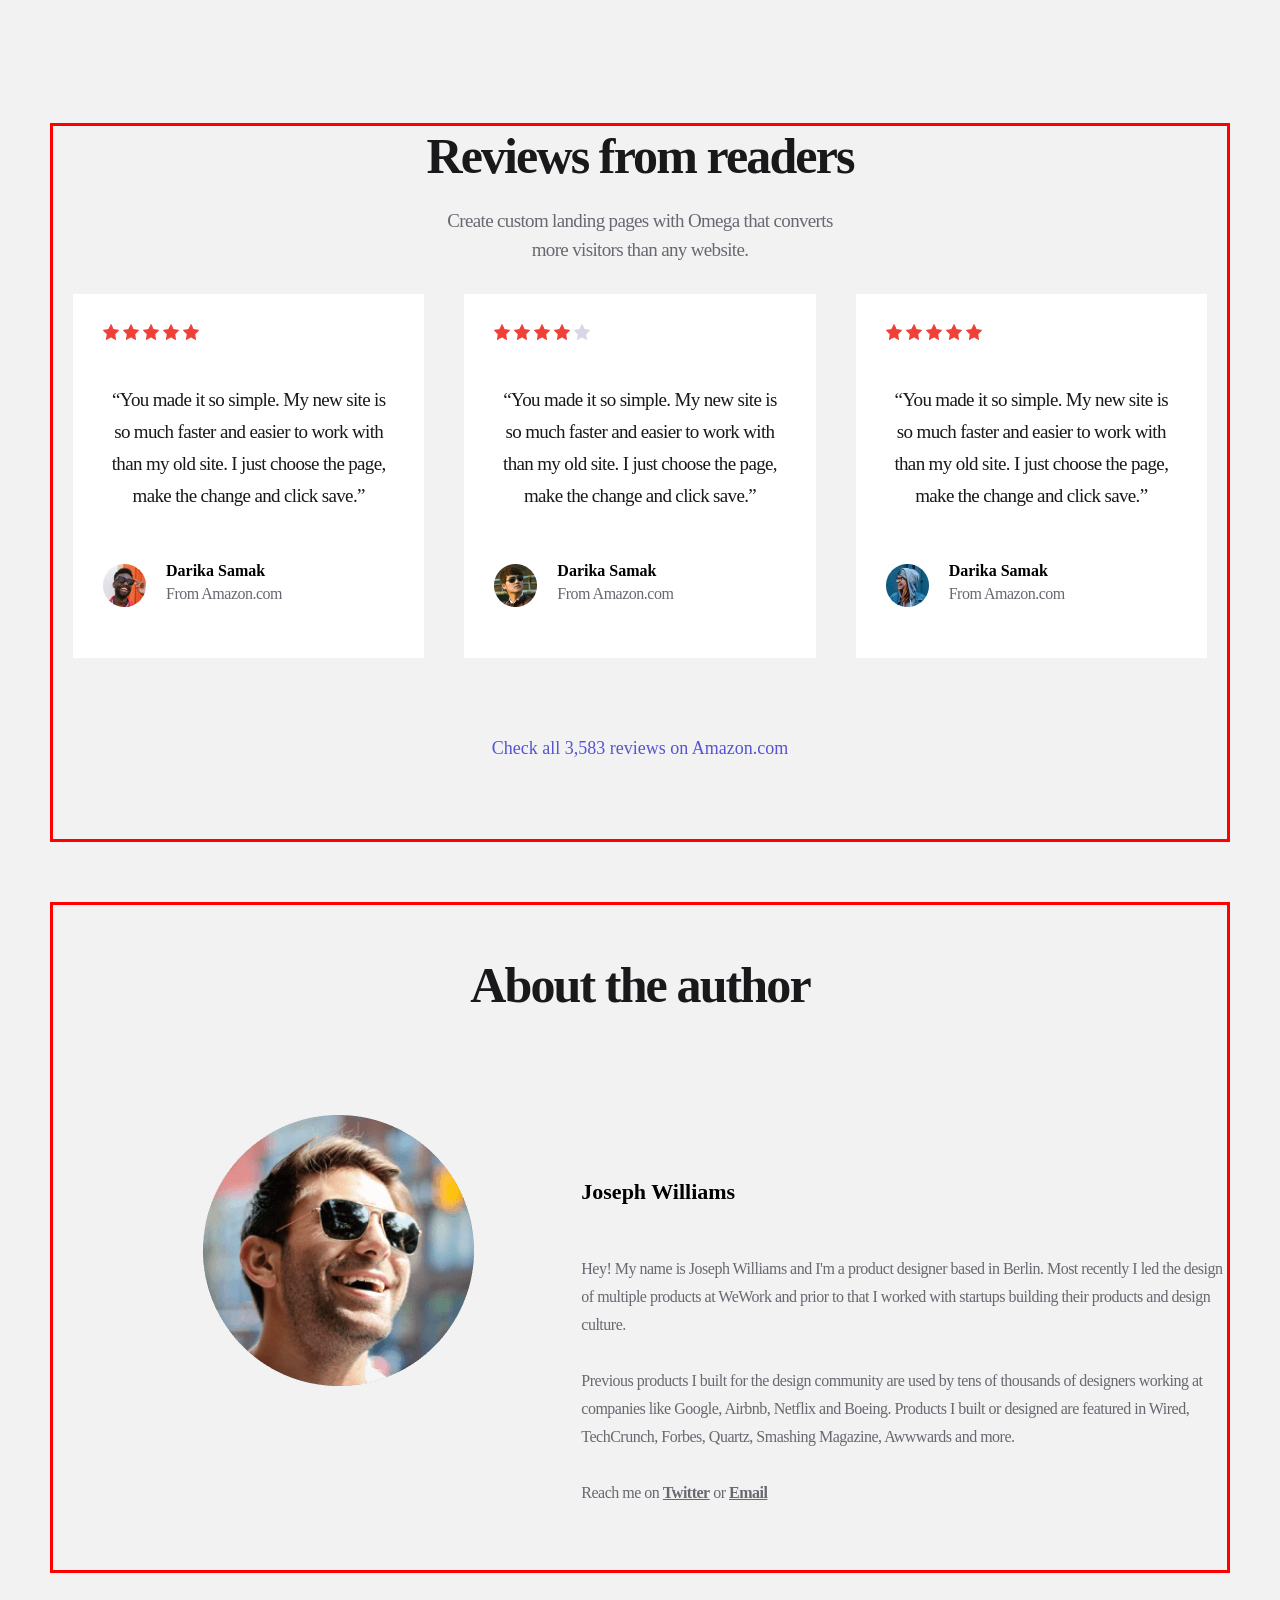
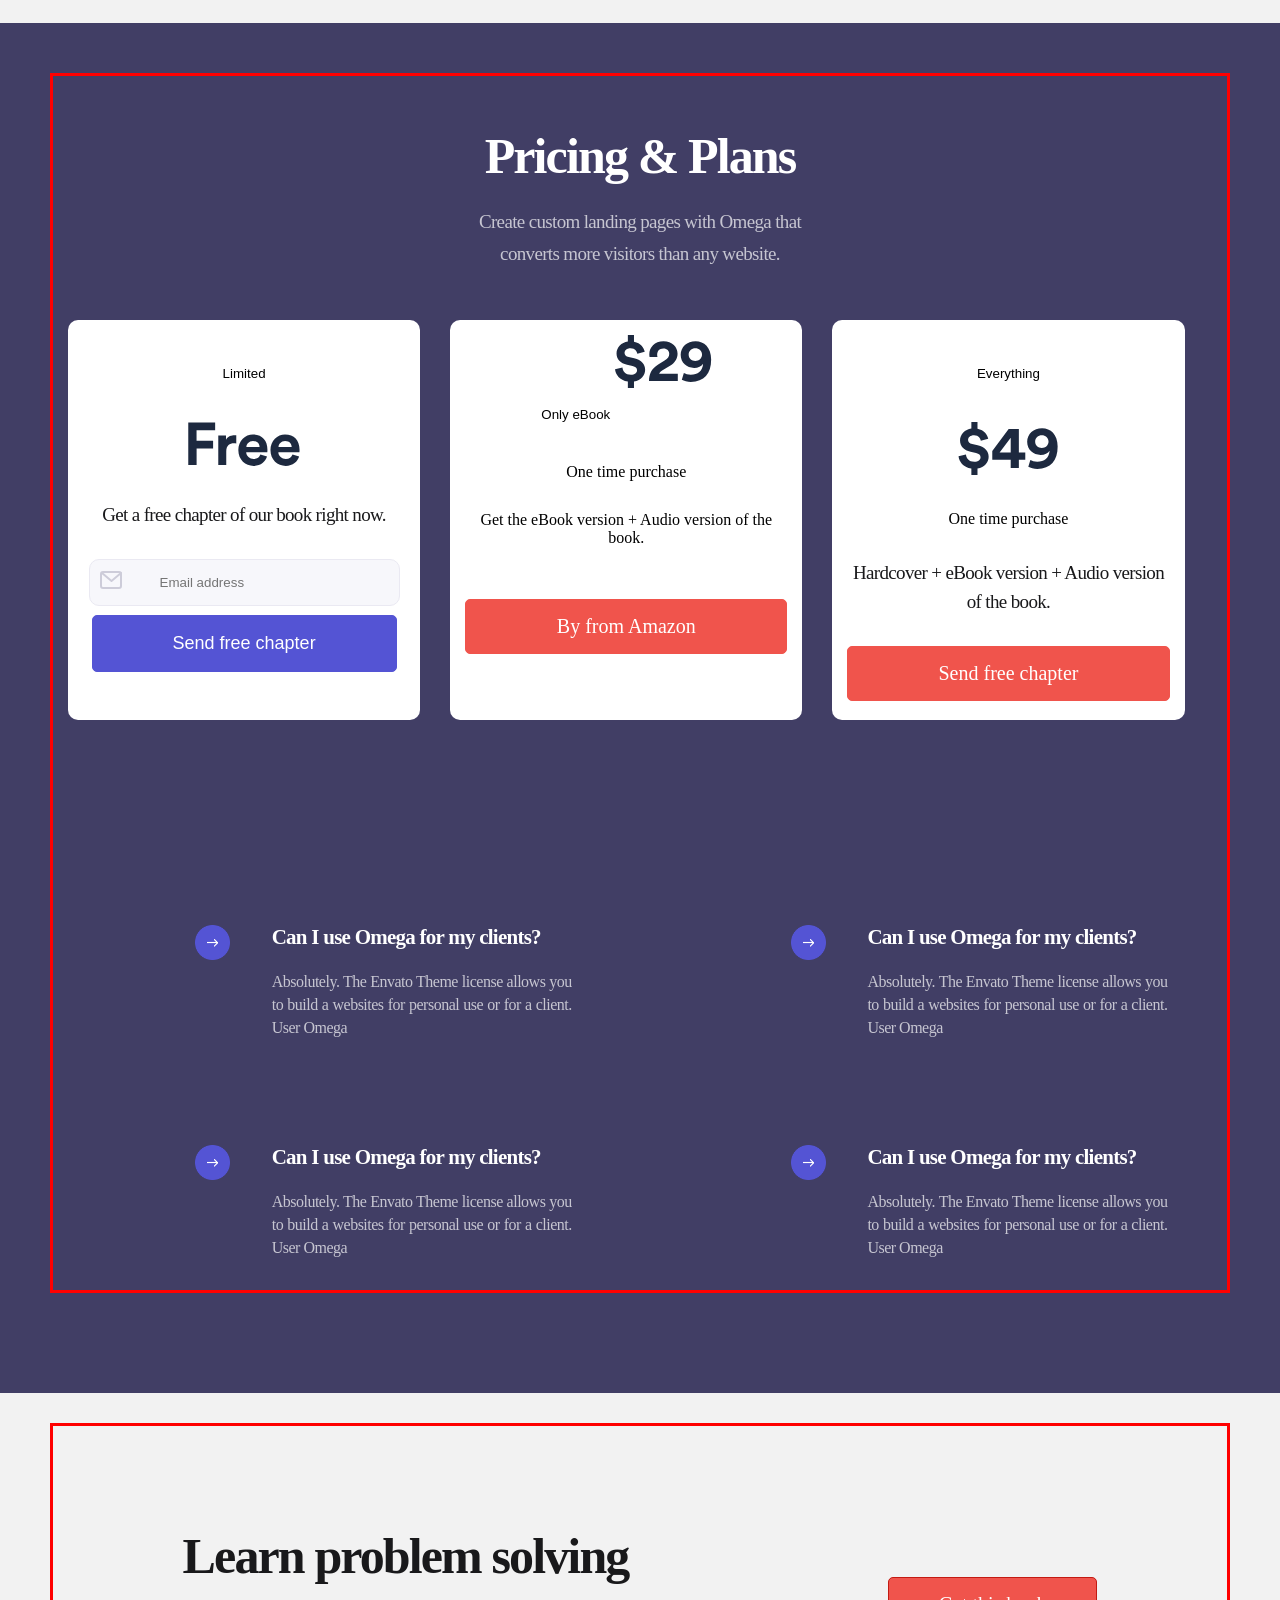
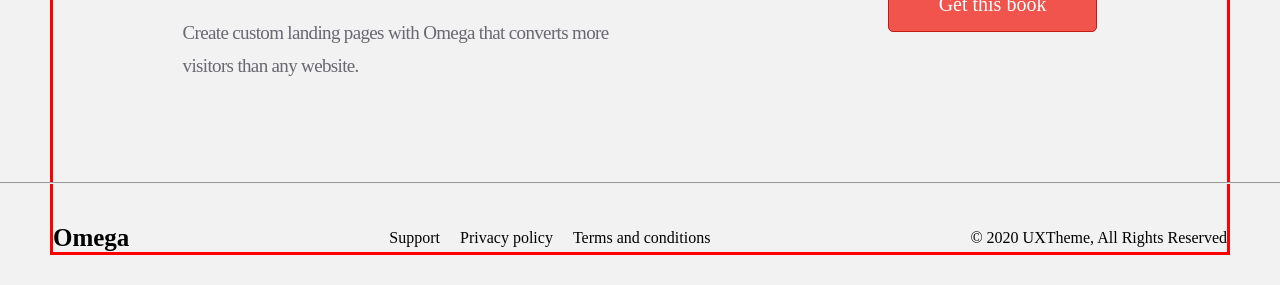
==== commit 3bc8eae8: "add file" ====
--- a/index.html
+++ b/index.html
@@ -433,7 +433,7 @@
                     <br>
                     <img src="./img/Free.svg" alt="" class="box-5-item-img">
                     <p class="box-5-item-text">
-                        Get a free chapter of our<br> book right now.
+                        Get a free chapter of our book right now.
                     </p>
                     <form action="https://echo.htmlacademy.ru" class="box-5-form">
 
@@ -448,13 +448,13 @@
 
                 <li class="box-5-item">
                     <button class="box-5-button">Only eBook</button>
-                    <br>
+                    
                     <img src="./img/$29.svg" alt="" class="box-5-item-img">
                     <p class="box-5-item-about">
                         One time purchase
                     </p>
                     <p class="box-5-item-text-2">
-                        Get the eBook version + <br>Audio version of the book.
+                        Get the eBook version + Audio version of the book.
                     </p>
 
                     <a href="#" class="box-5-link-1">
@@ -486,7 +486,7 @@
                         </h3>
                         <p class="box-5-blok-text">
                             Absolutely. The Envato Theme license allows you to build a websites for personal use or
-                            for a client. User Omega for your clients.
+                            for a client. User Omega
                         </p>
                     </div>
                 </li>
@@ -498,7 +498,7 @@
                         </h3>
                         <p class="box-5-blok-text">
                             Absolutely. The Envato Theme license allows you to build a websites for personal use or
-                            for a client. User Omega for your clients.
+                            for a client. User Omega
                         </p>
                     </div>
                 </li>
@@ -510,7 +510,7 @@
                         </h3>
                         <p class="box-5-blok-text">
                             Absolutely. The Envato Theme license allows you to build a websites for personal use or
-                            for a client. User Omega for your clients.
+                            for a client. User Omega
                         </p>
                     </div>
                 </li>
@@ -522,7 +522,7 @@
                         </h3>
                         <p class="box-5-blok-text">
                             Absolutely. The Envato Theme license allows you to build a websites for personal use or
-                            for a client. User Omega for your clients.
+                            for a client. User Omega
                         </p>
                     </div>
                 </li>
--- a/style.css
+++ b/style.css
@@ -307,11 +307,36 @@
             padding: 12px 40px;
         }
         .container .box-5-blok-info .box-5-blok-text{
-            width: 220px;
+            width: 200px;
         }
         .container .box-5-blok-title{
             font-size: 20px;
         }
+        .container .box-5-blok-list{
+            margin-top: 15px;
+        }
+        .container .box-5-blok-item{
+            margin: 45px 45px;
+        }
+        
+    .container .box-5-blok-item{
+        width: 34%;
+    }
+    .container .box-5-blok-list .box-5-blok-item .box-5-blok-title{
+        font-size: 18px;
+        margin-bottom: 10px;
+    }
+    .container .box-5-blok-list .box-5-blok-item .box-5-blok-info{
+        width: 200px;
+
+    }   
+    .container .box-5-blok-item  .box-5-blok-icon{
+        width: 0%;
+    }
+    .container .box-5-blok-list .box-5-blok-text{
+        width: 240px;
+    }
+
 }
 @media(max-width:820px){
     .container{
@@ -400,6 +425,24 @@
     .container .box-4-info{
         margin-left: 150px;
     }
+    .container .box-5-form-input{
+        padding: 15px 40px;
+        width: 170px;
+        
+    }
+    .container .box-5-button-1{
+        font-size: 16px;
+        width: 170px;
+        padding: 15px 15px;
+        margin-top: 20px;
+    }
+    .container .box-5-blok-info .box-5-blok-text{
+        width: 220px;
+    }
+    .container .box-5-list .box-5-item .box-5-link-2{
+        font-size: 18px;
+        padding-bottom: 8px;
+    }
 
 }
 @media(max-width:720px){
@@ -451,6 +494,26 @@
     
             margin-left: 0px;
             
+        }
+        .container .box-5-form-input{
+            padding: 15px 38px;
+            width: 150px;
+            
+        }
+        .container .box-5-item .box-5-button-1{
+            font-size: 15px;
+            width: 150px;
+            padding: 15px 12px;
+            margin-top:-7px;
+            margin-top: 18px;
+        }
+        .container .box-5-blok-info .box-5-blok-text{
+            width: 200px;
+        }
+        .container .box-5-item .box-5-link-1{
+            width: 150px;
+            padding:16px;
+            font-size: 15px;
         }
 }
 
@@ -1360,7 +1423,7 @@
     background-color: #413E65;
     padding: 50px;
     text-align: center;
-    
+    padding-bottom: 100px;
 
 }
 .box-5 .container{
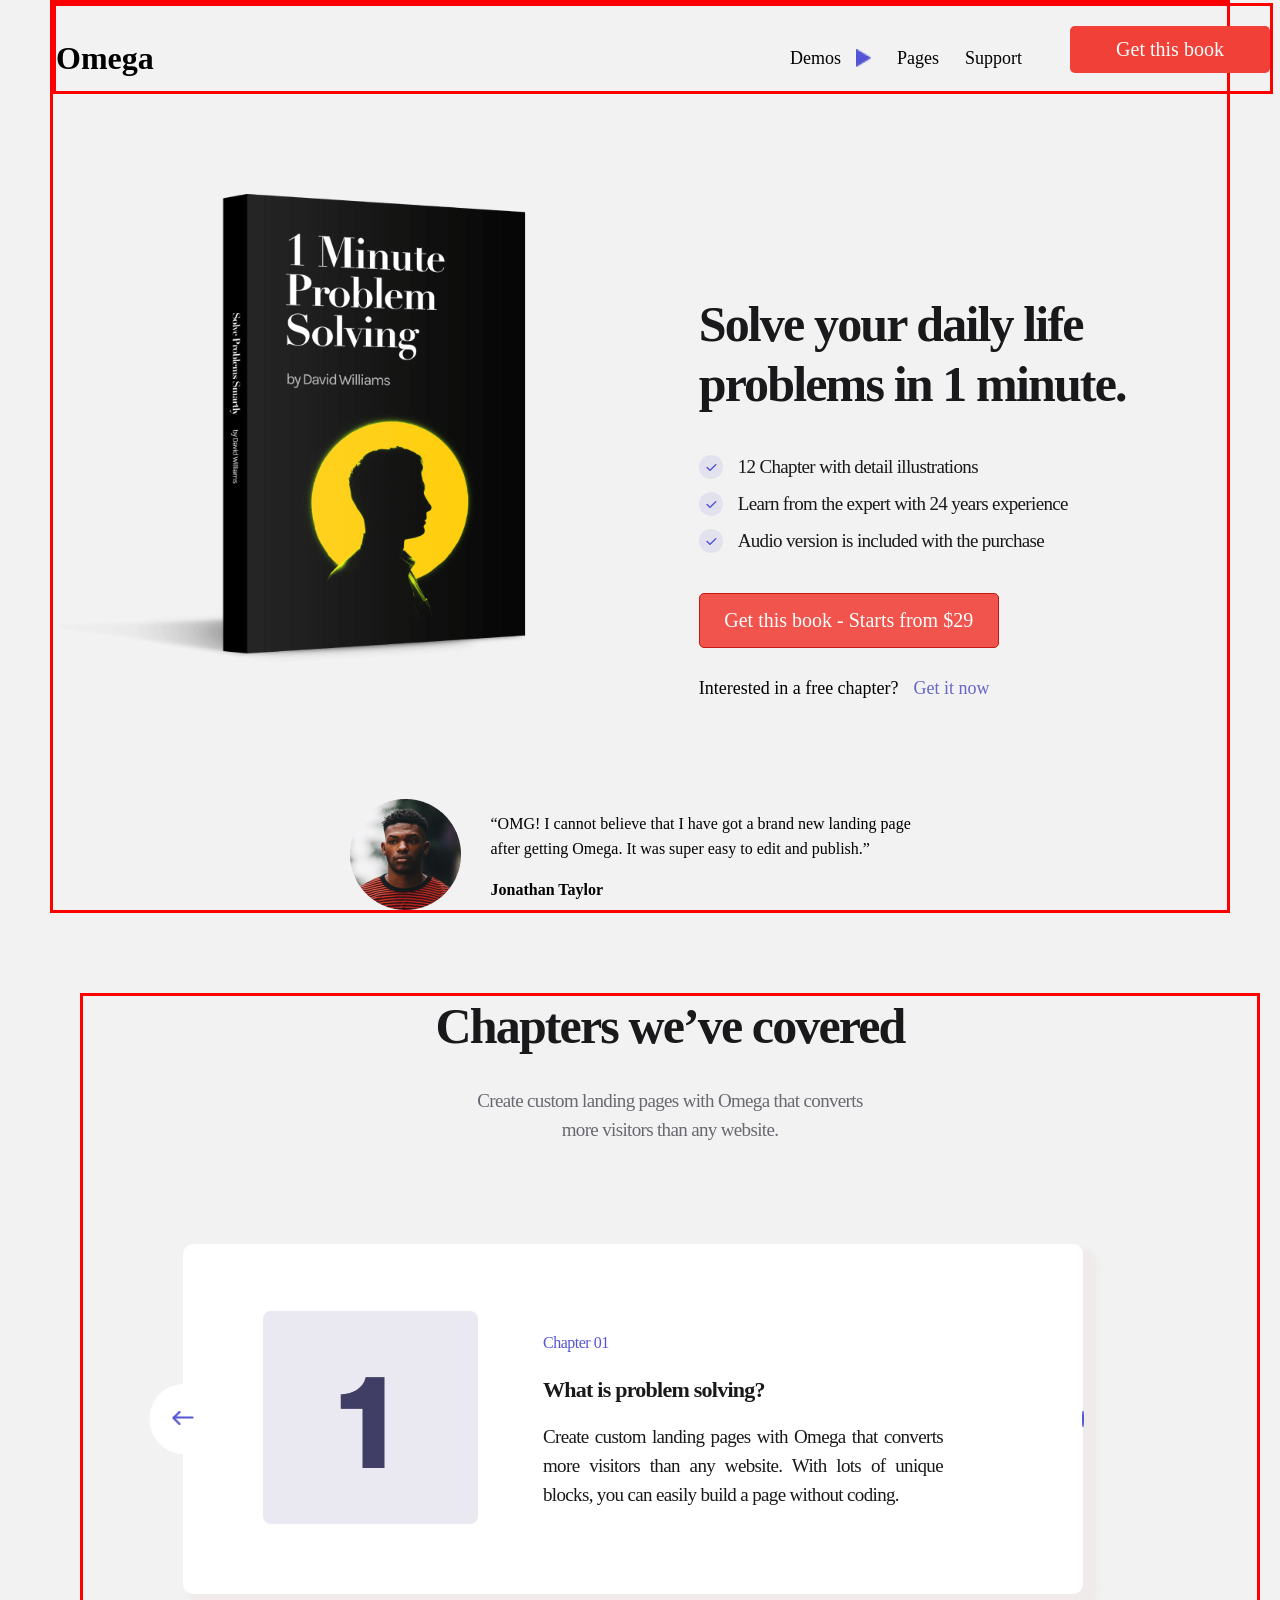
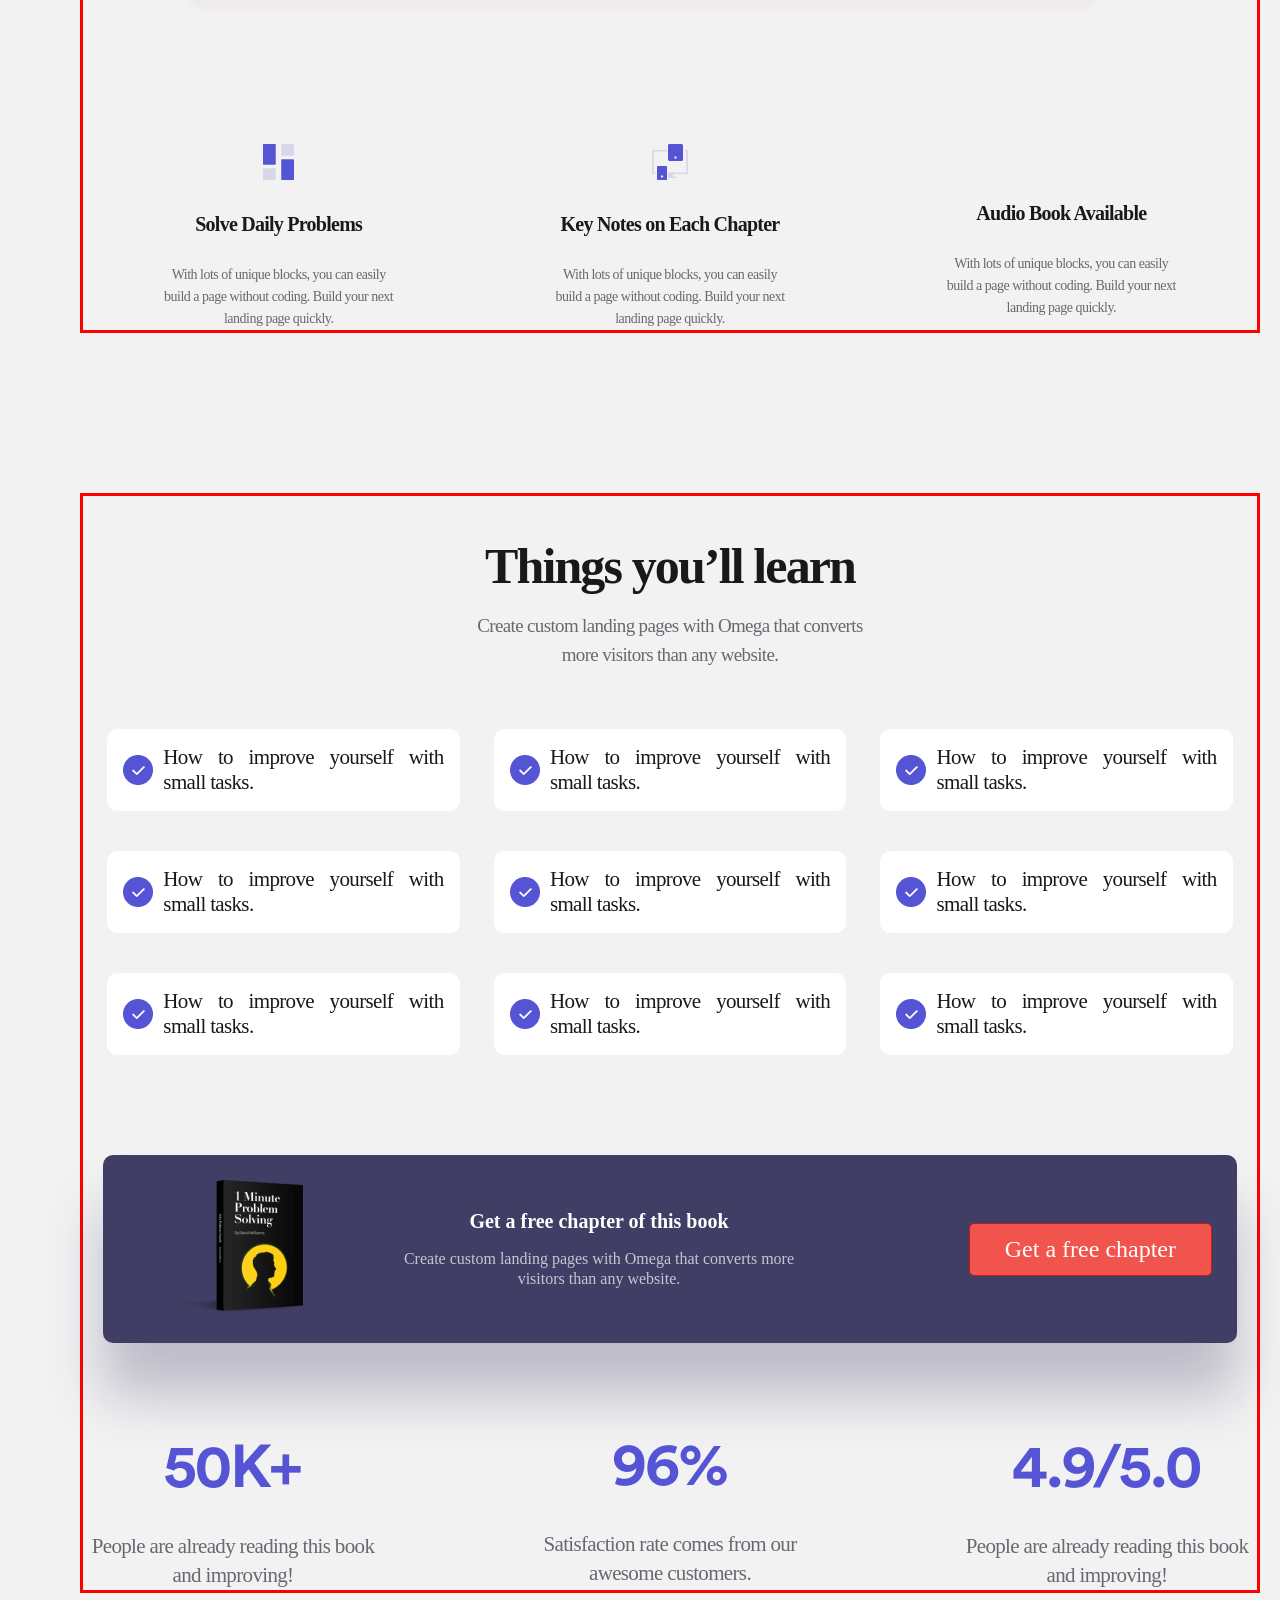
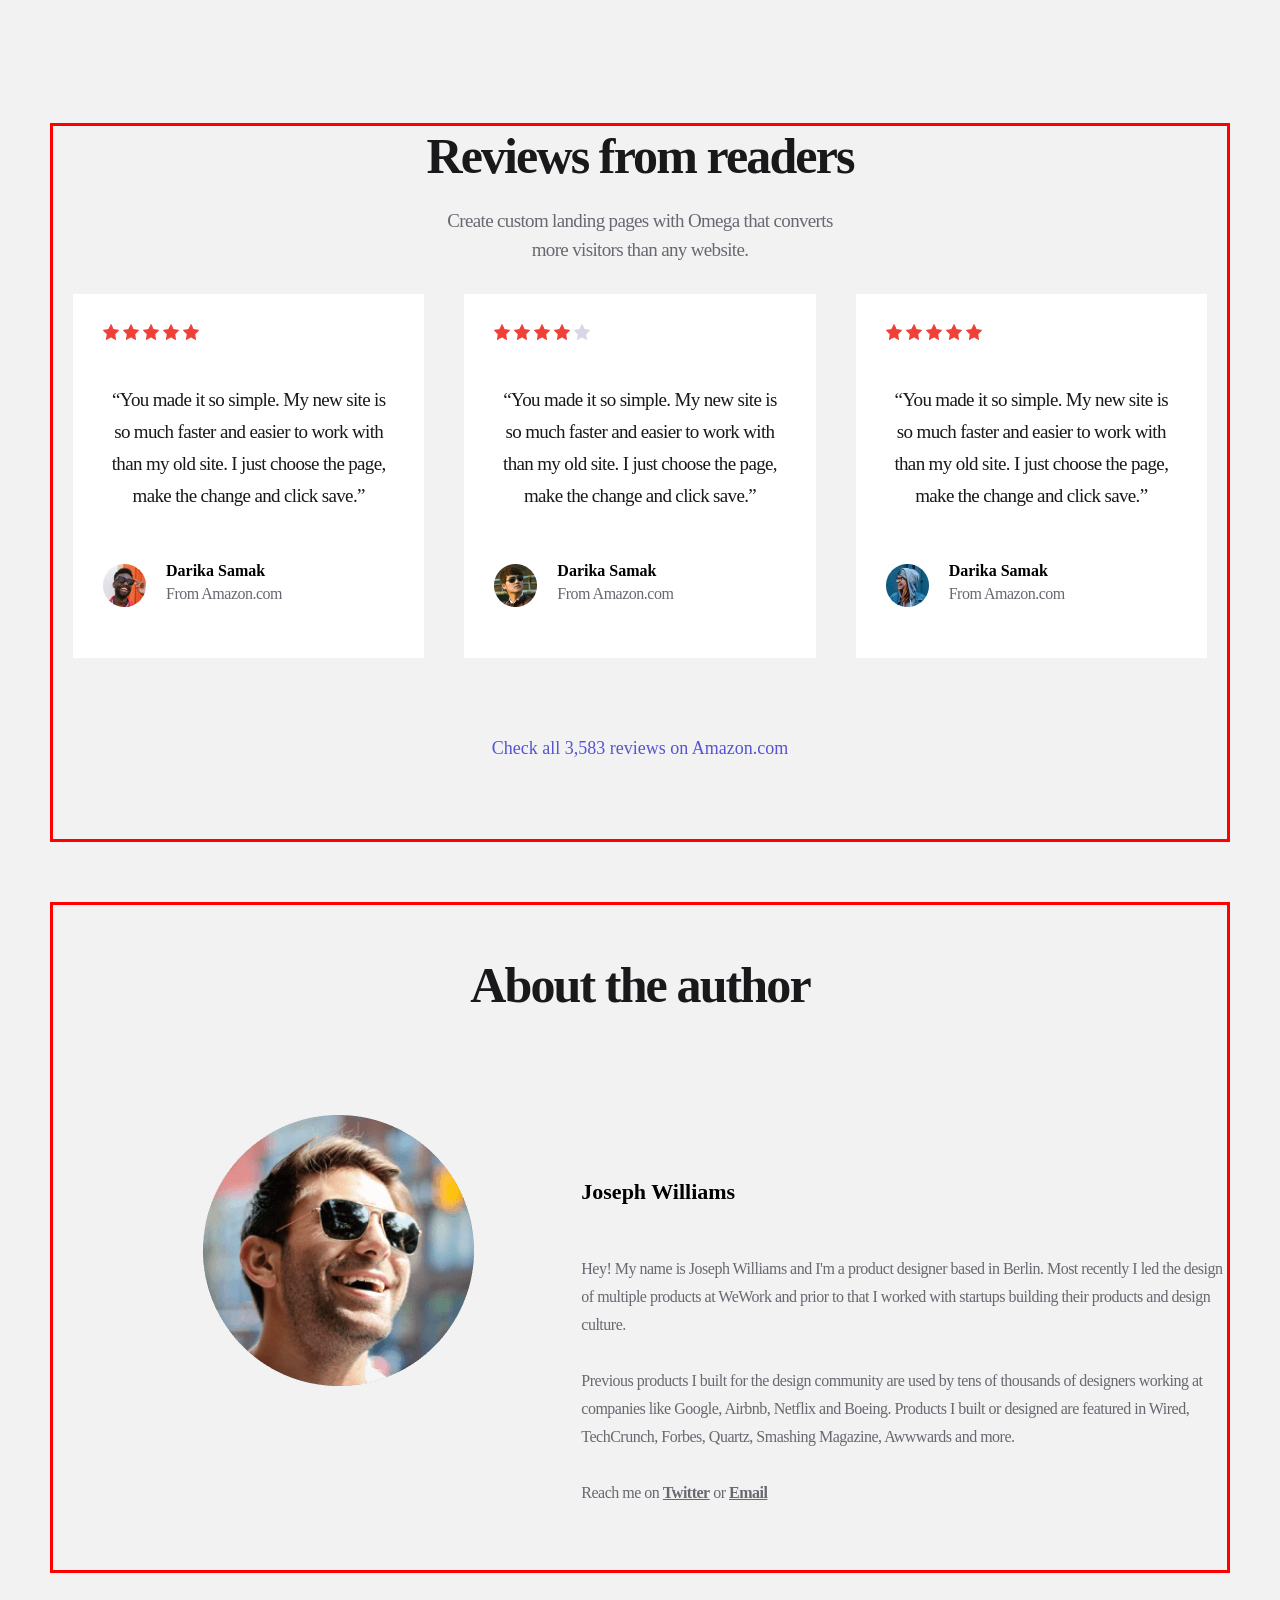
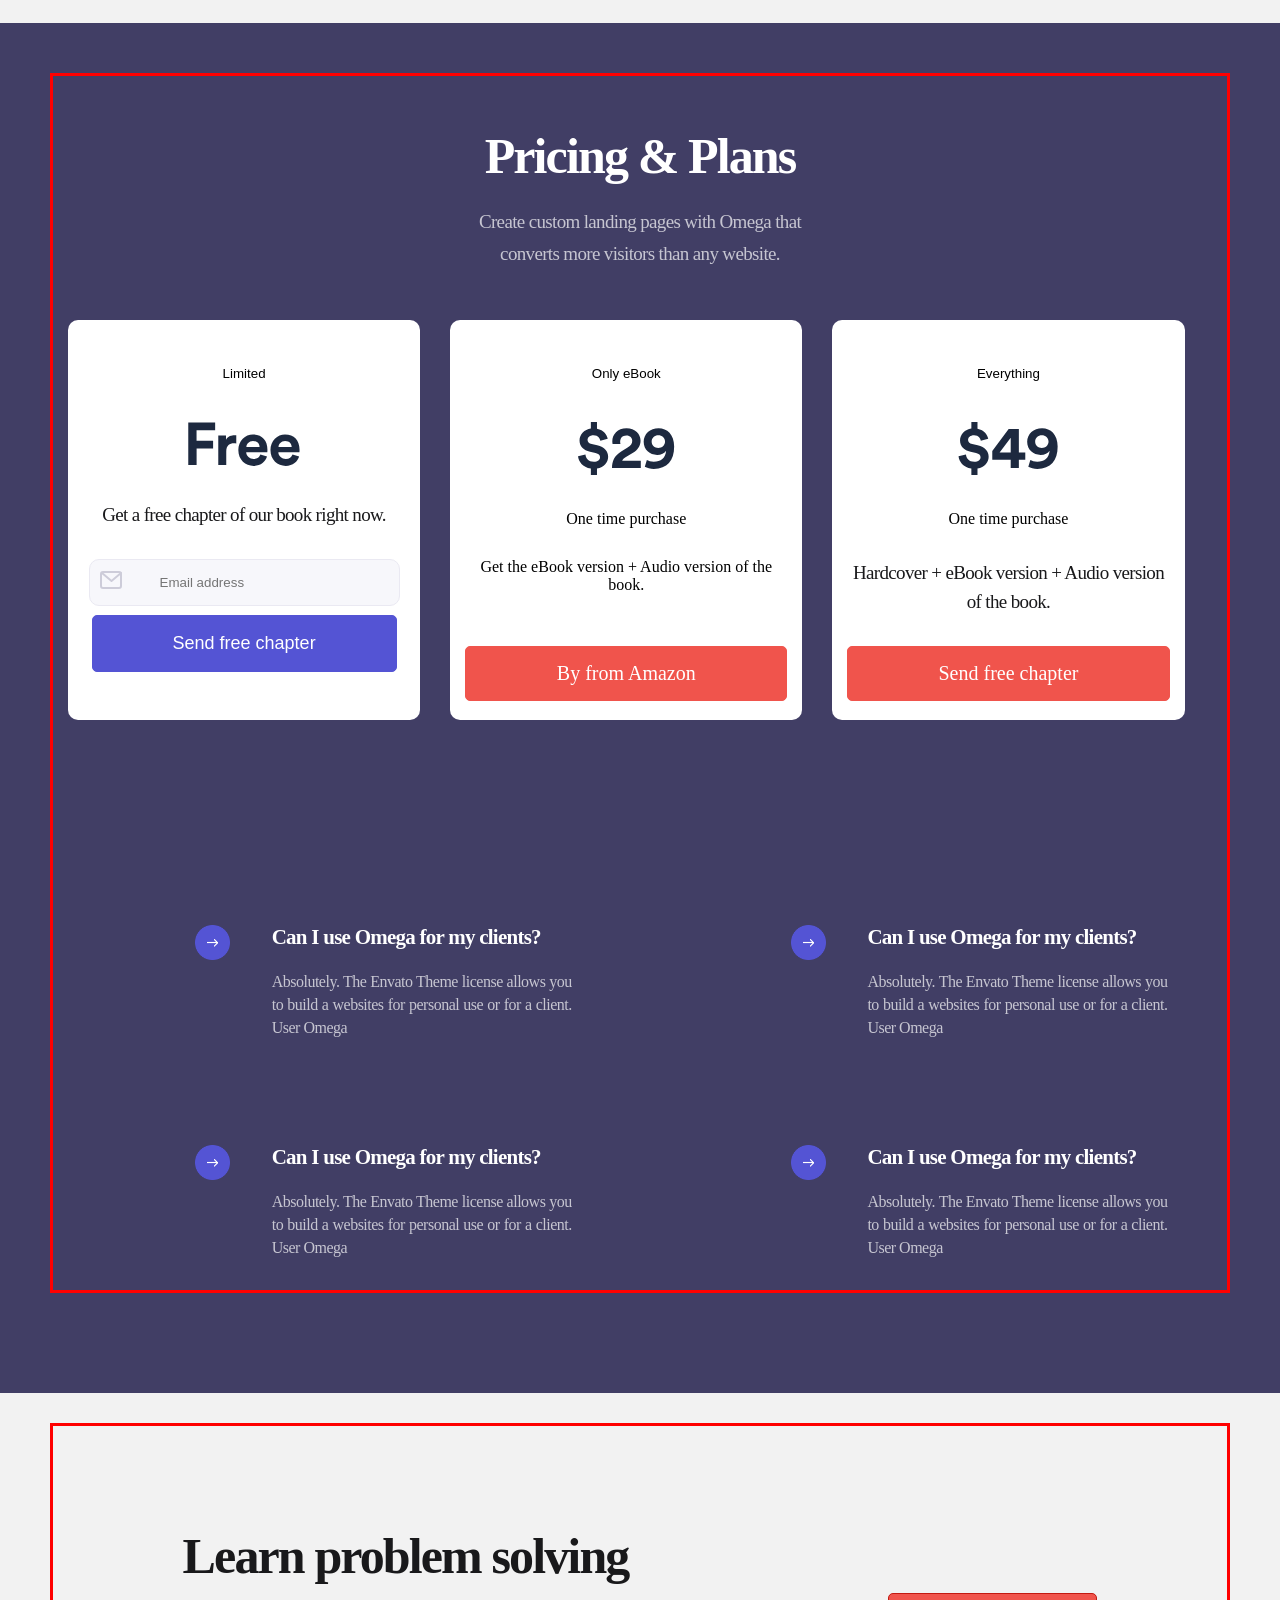
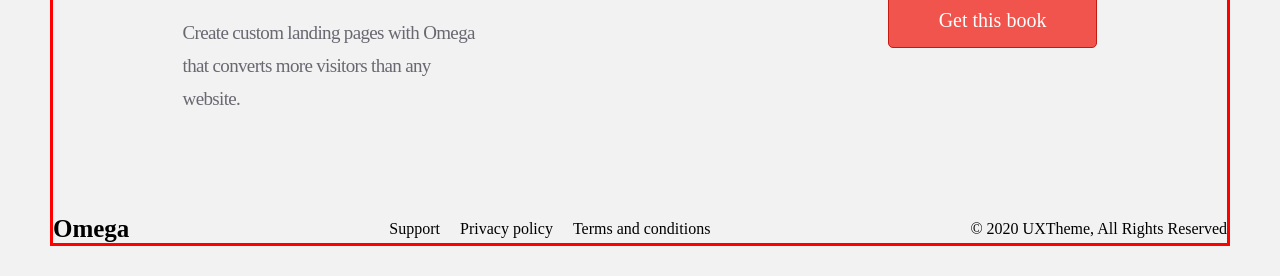
==== commit 3d1a132a: "add file" ====
--- a/index.html
+++ b/index.html
@@ -448,7 +448,7 @@
 
                 <li class="box-5-item">
                     <button class="box-5-button">Only eBook</button>
-                    
+                    <br>
                     <img src="./img/$29.svg" alt="" class="box-5-item-img">
                     <p class="box-5-item-about">
                         One time purchase
@@ -537,7 +537,7 @@
                         Learn problem solving
                     </h2>
                     <p class="box-6-text">
-                        Create custom landing pages with Omega that converts more<br> visitors than any website.
+                        Create custom landing pages with Omega that converts more visitors than any website.
                     </p>
                 </div>
                 <a href="#" class="box-6-link">
@@ -546,7 +546,7 @@
             </div>
 
 
-            <hr class="line">
+            
             <div class="footer">
                 <a class="footer-title-link" href="">
                     Omega
--- a/style.css
+++ b/style.css
@@ -443,6 +443,10 @@
         font-size: 18px;
         padding-bottom: 8px;
     }
+    .box-6 .box-6-title{
+        font-size: 30px;
+        line-height: 30px;
+    }
 
 }
 @media(max-width:720px){
@@ -515,6 +519,61 @@
             padding:16px;
             font-size: 15px;
         }
+        .container .box-5-item .box-5-item-text{
+            margin-bottom: 10px;
+            font-size: 16px;
+            line-height: 18px;
+        }
+        .container .box-5-link-2{
+            font-size: 16px;
+            line-height: 16px;
+            width: 180px;
+            margin-top: 80px;
+        }
+        .container .box-5-list .box-5-button-1{
+            margin-top: 60px;
+        }
+        .container .box-5-list{
+            flex-direction: column;
+        }
+        .container .box-5-item{
+            width: 300px;
+            margin: 25px 0px;
+        }
+        .container  .box-5-item-text{
+            font-size: 18px;
+            width: 200px;
+            margin-left: 40px;
+        }
+        .container  .box-5-item-text-2{
+            font-size: 18px;
+            width: 200px;
+            margin-left: 40px;
+        }
+        .container .box-5-form .box-5-form-input{
+            width: 200px;
+        }
+        .container .box-5-form{
+            position: relative;
+        }
+        .container .box-5-item .box-5-form-icon{
+            position:absolute;
+            left: 12%;
+            top: 5%;
+        transform: translate(50%,50%);
+            
+        }
+        .container .box-5-item .box-5-link-1{
+            margin-left:60px;
+        }
+        .container .box-5-item .box-5-link-2{
+            margin-left:60px;
+            width: 170px;
+        }
+        .container .box-5-blok-list{
+            flex-direction: column;
+            margin-right: 60px;
+        }
 }
 
 @media(max-width:620px){
@@ -622,6 +681,22 @@
     .container .box-4-info-text{
         width: 220px;
     }
+    .container .box-6-link{
+        font-size: 16px;
+        width: 240px;
+    }
+    .container .box-6-info  .box-6-text{
+        width: 200px;
+    }
+    .container .footer .footer-link{
+        font-size: 0px;
+    }
+    .container .footer-text{
+        font-size: 0px;
+    }
+    .container .footer-title-link{
+        font-size: 0px;
+    }
 }
 @media(max-width:520px){
     .container{
@@ -675,6 +750,9 @@
 .container .box-4-info{
     margin-left: 50px;
 }
+.box-6 .container .box-6-info-1{
+    flex-direction: column;
+}
 
 }
 
@@ -735,6 +813,10 @@
     background-color: #F2F2F2;
 
 
+
+}
+.container .box-6-text{
+    width: 300px;
 }
 .nav-list-icon{
     width: 35px;
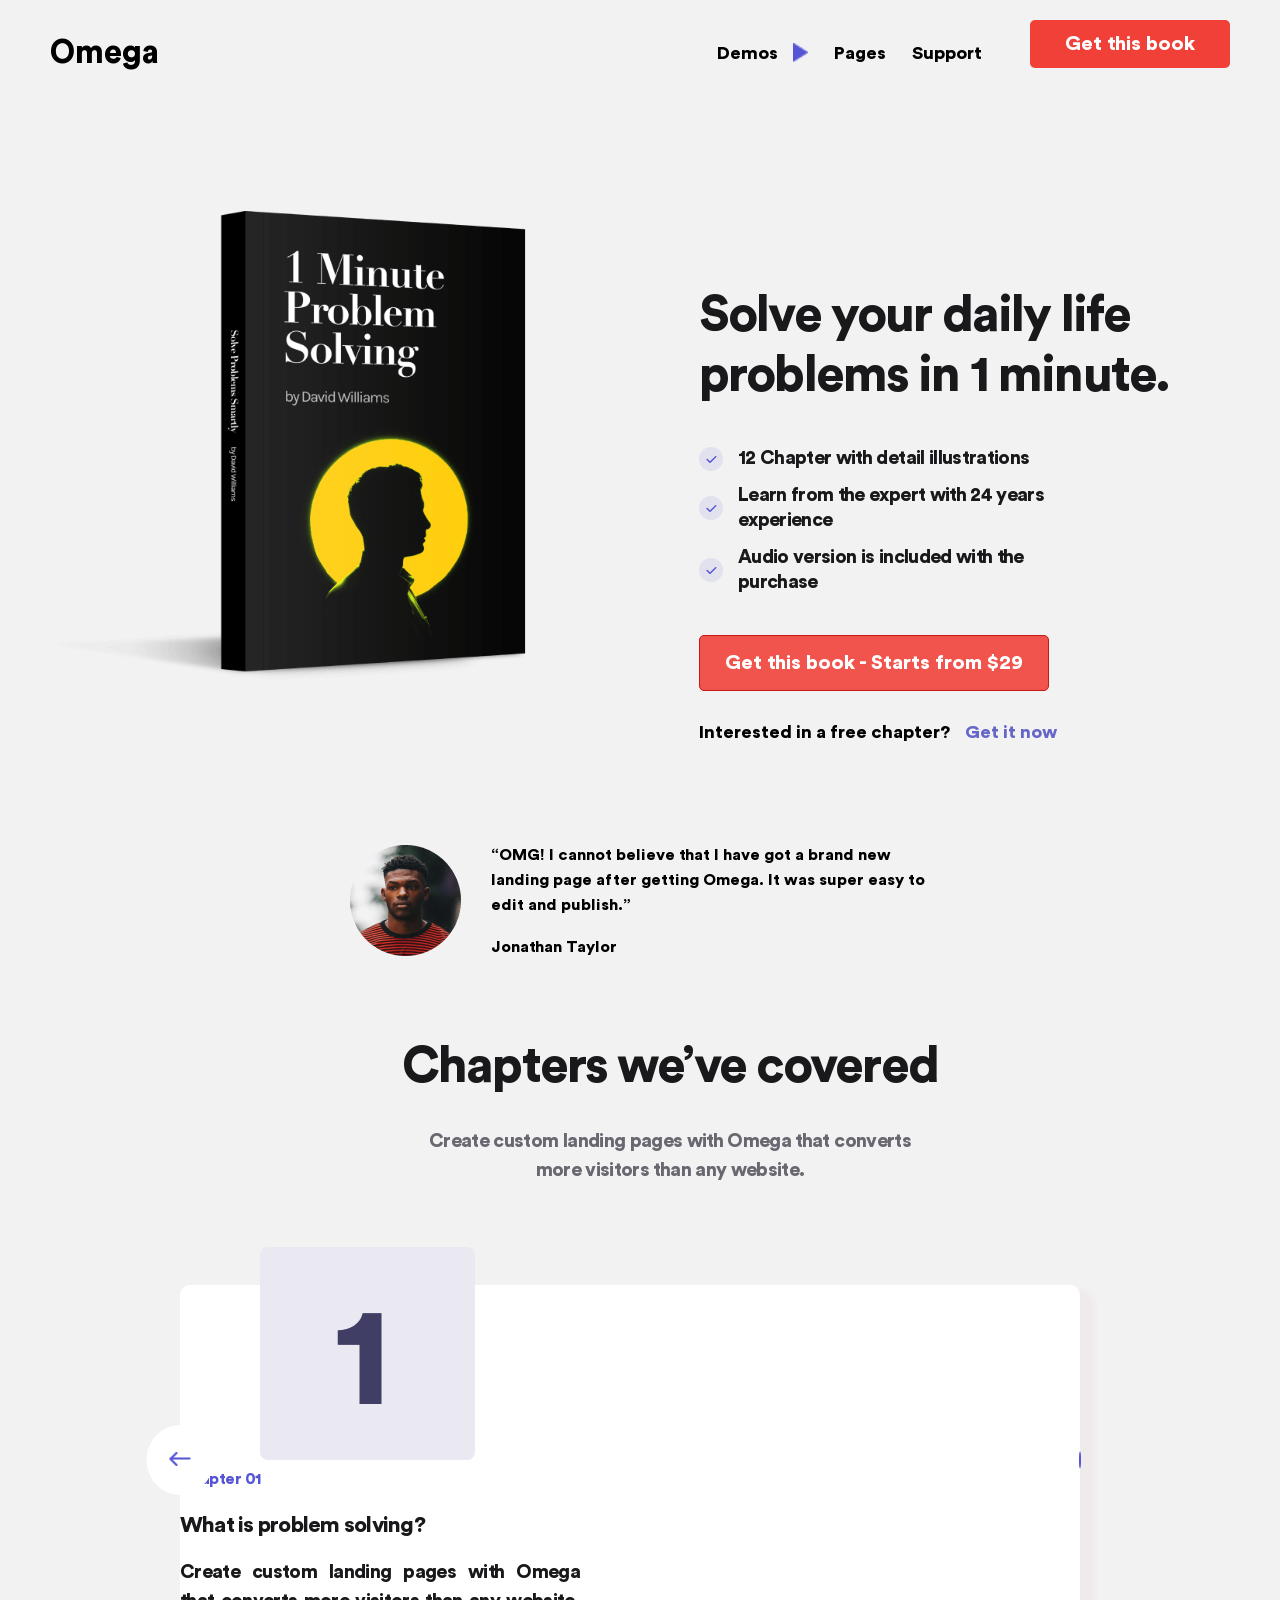
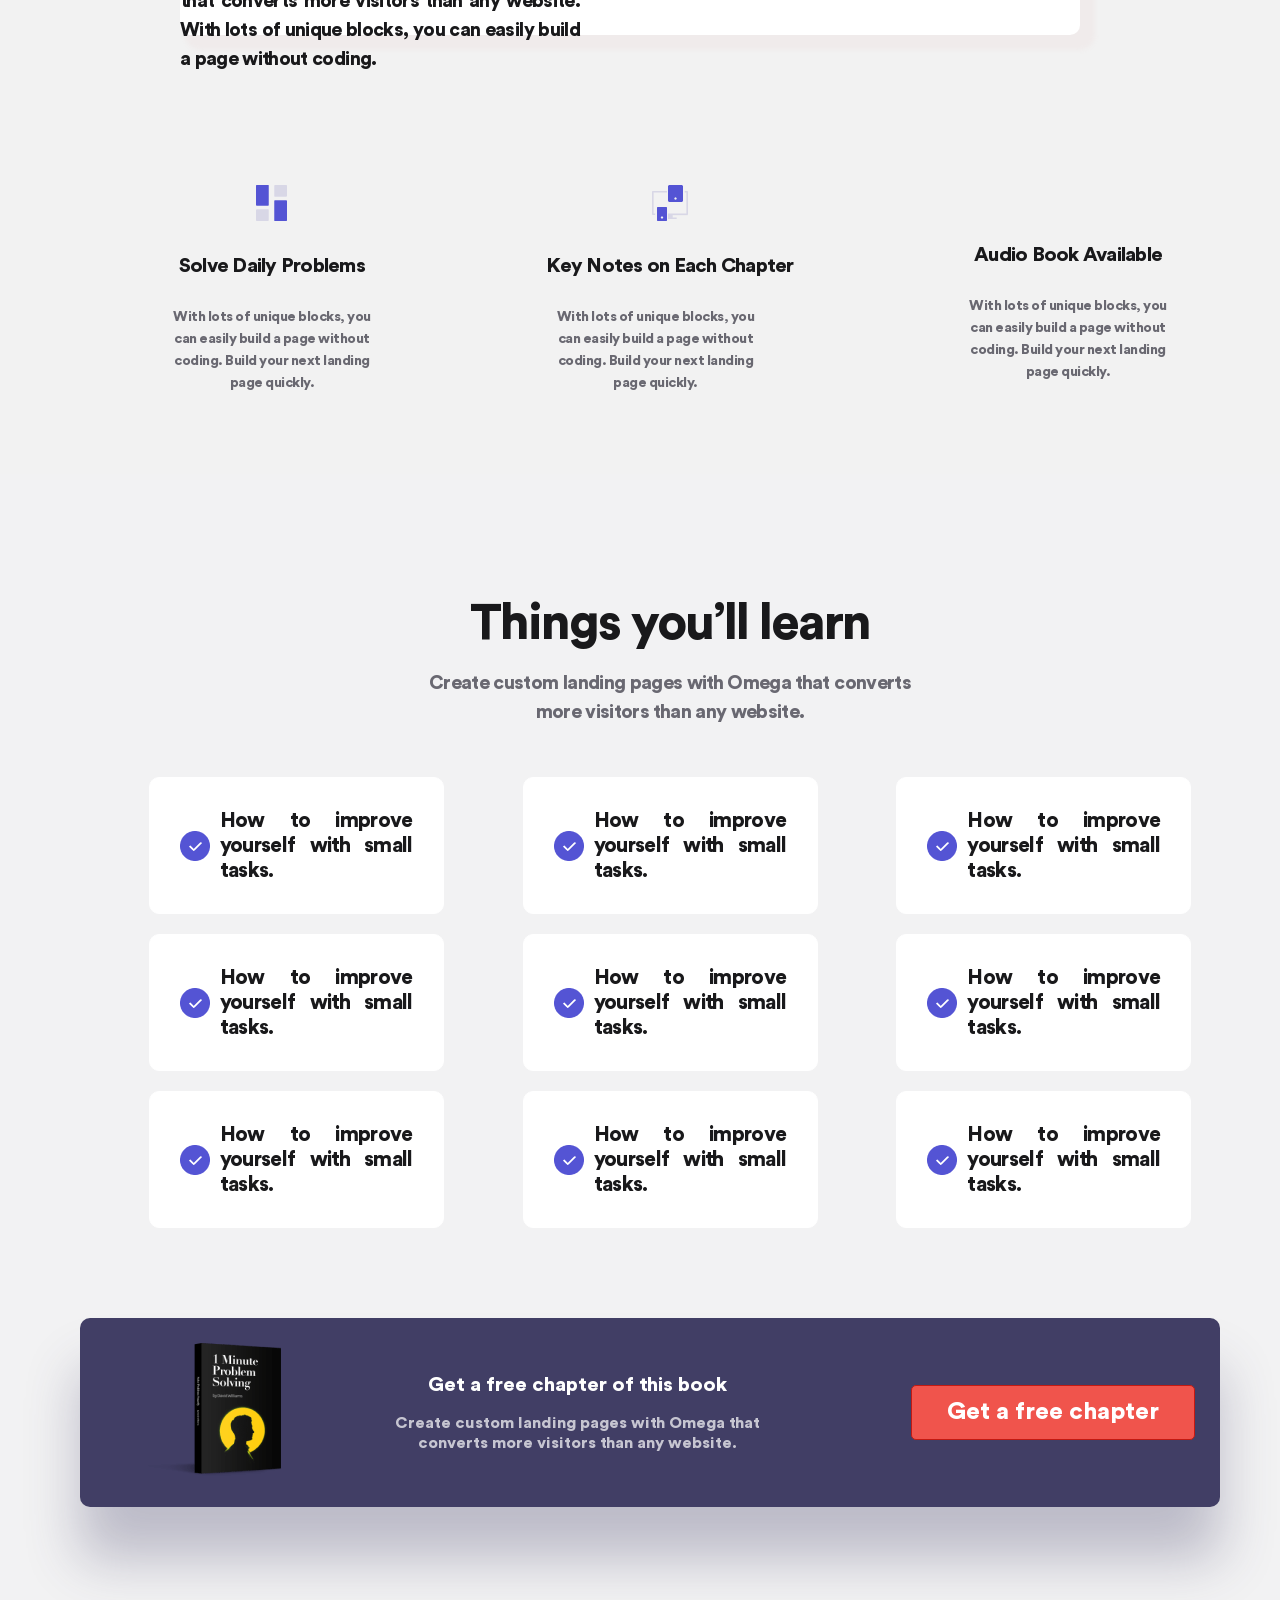
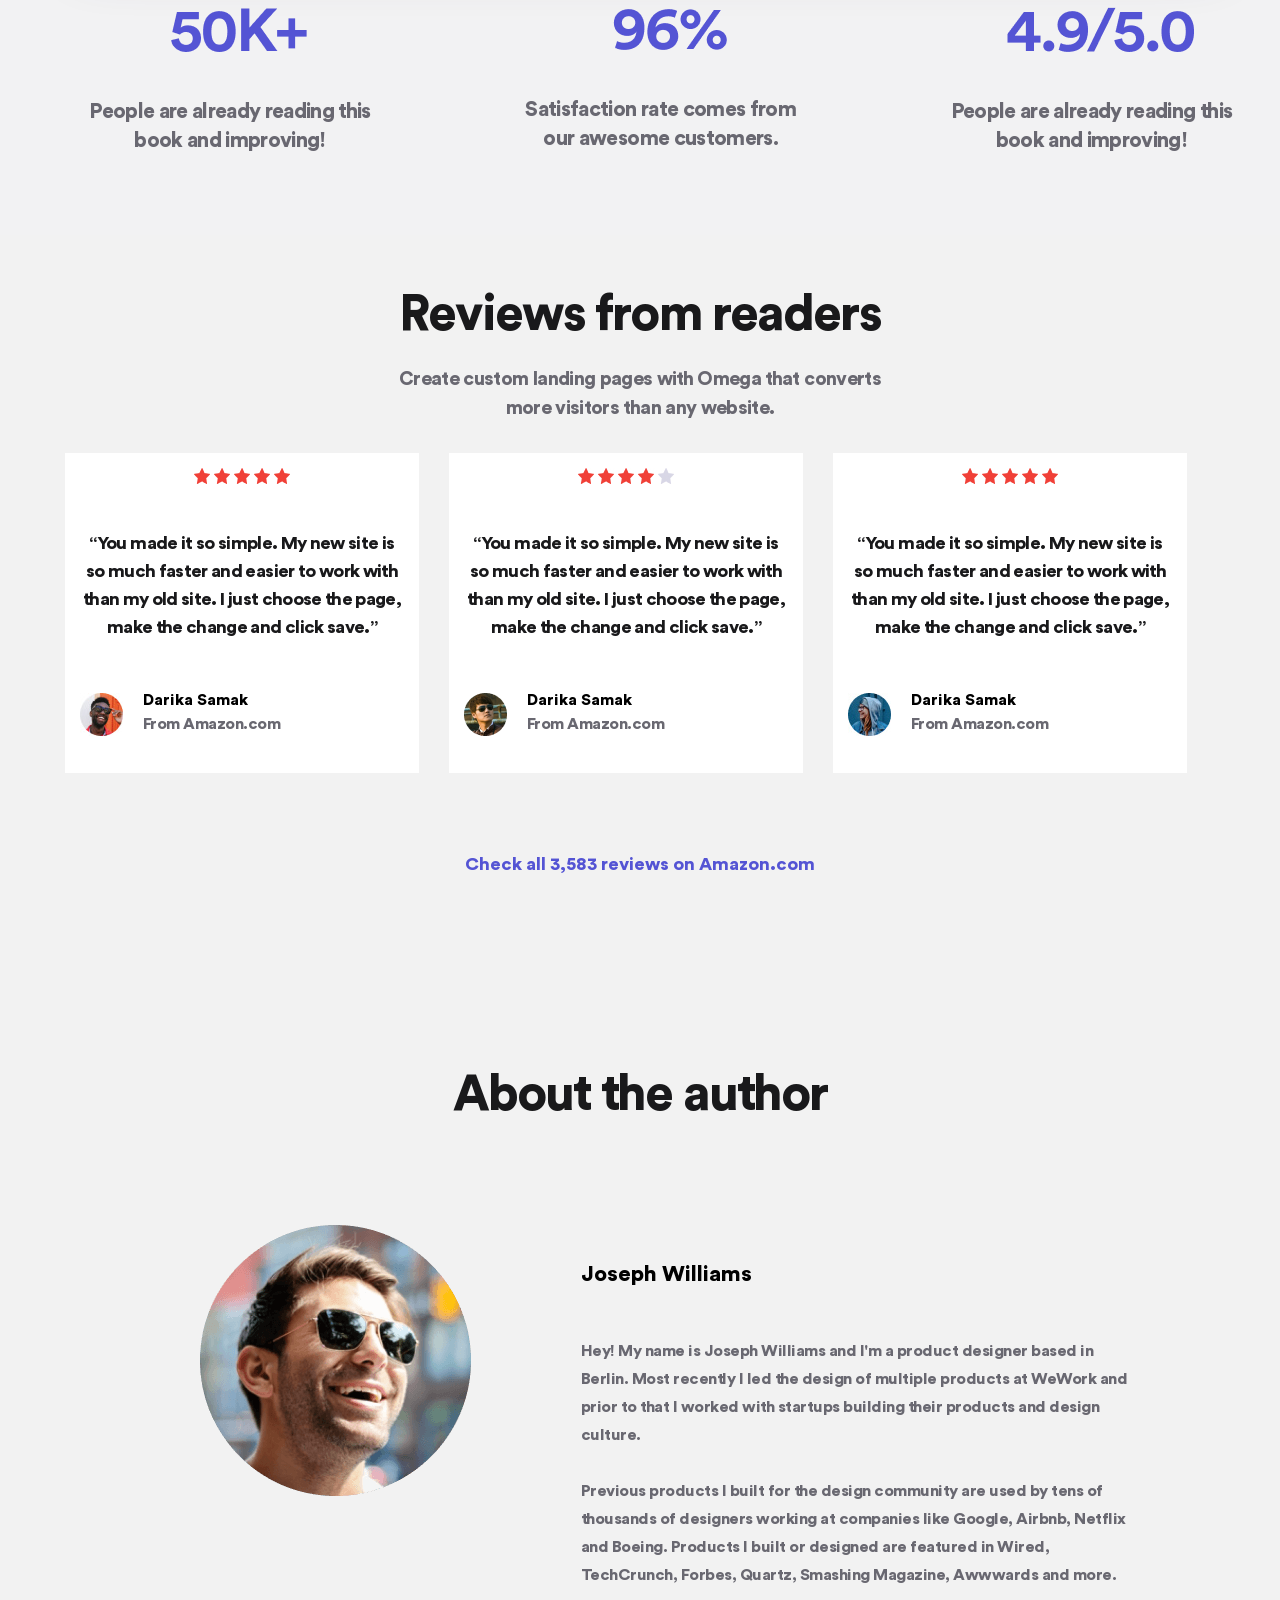
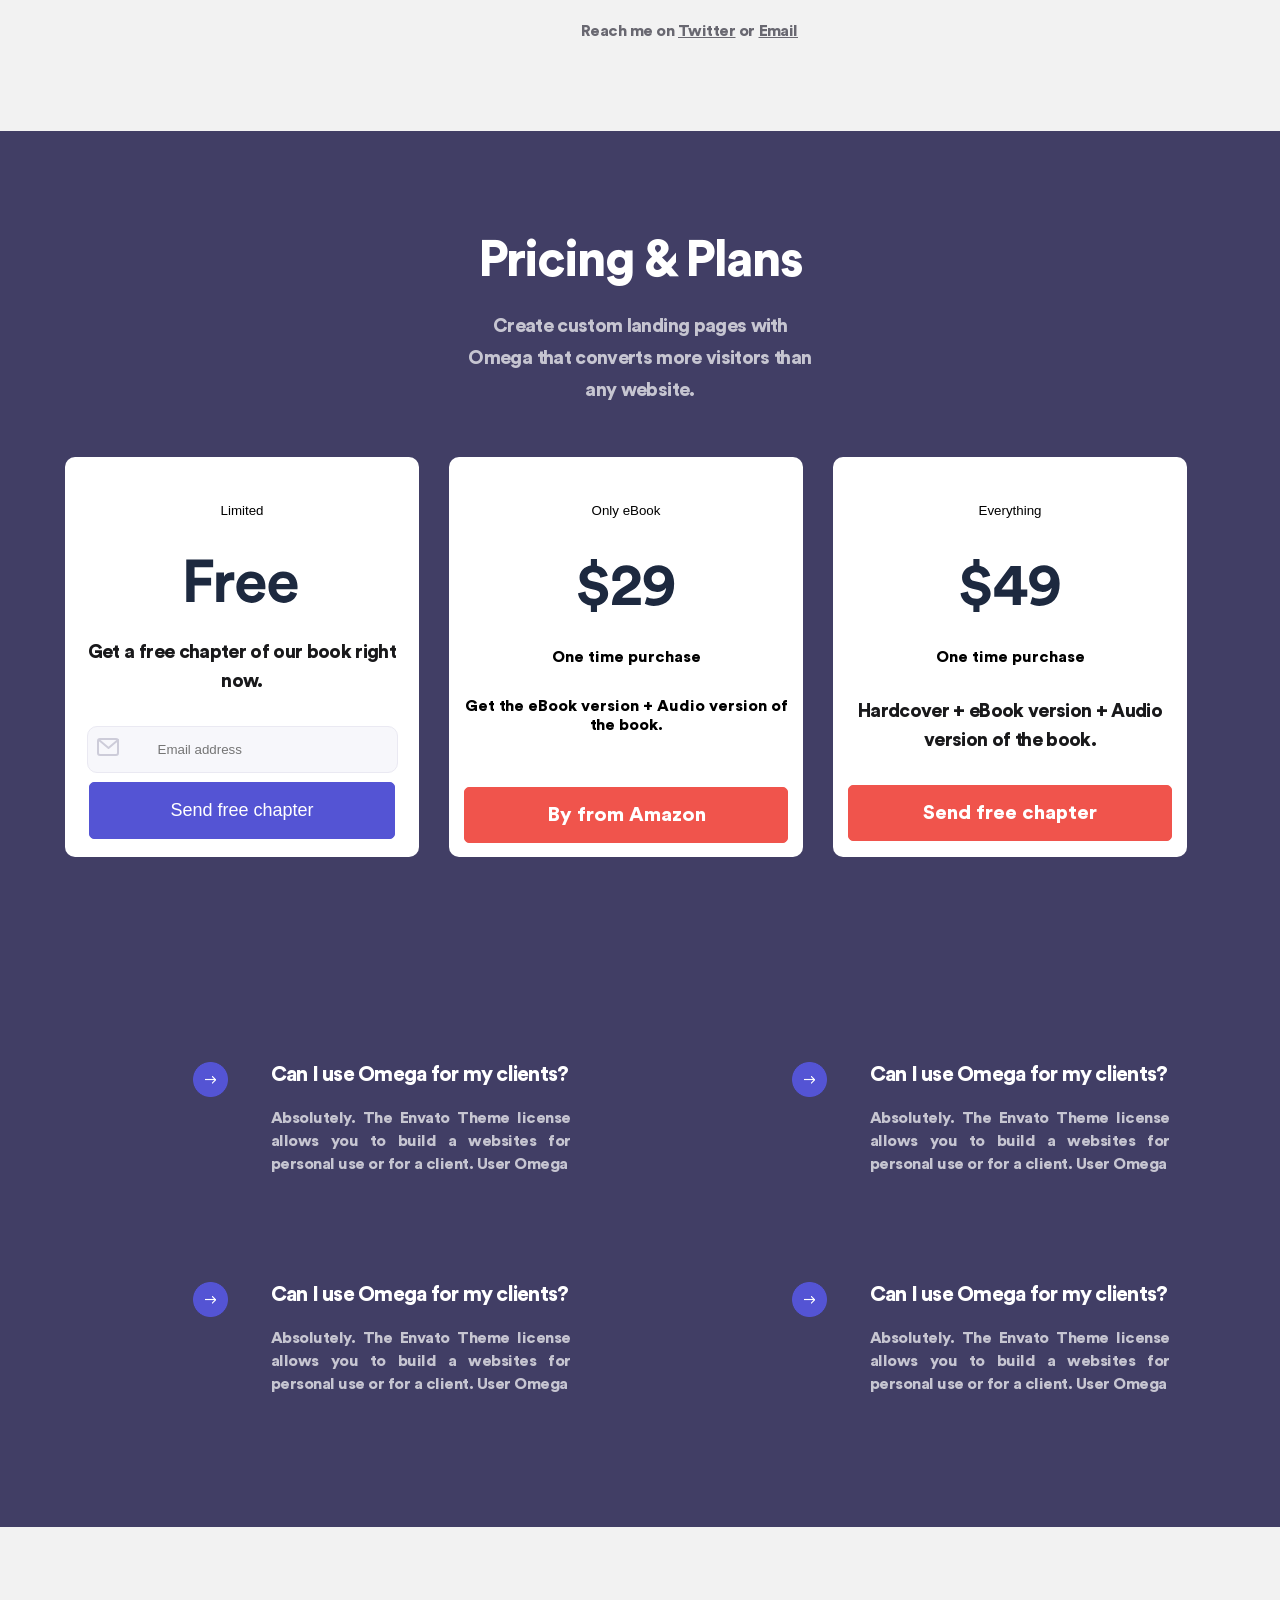
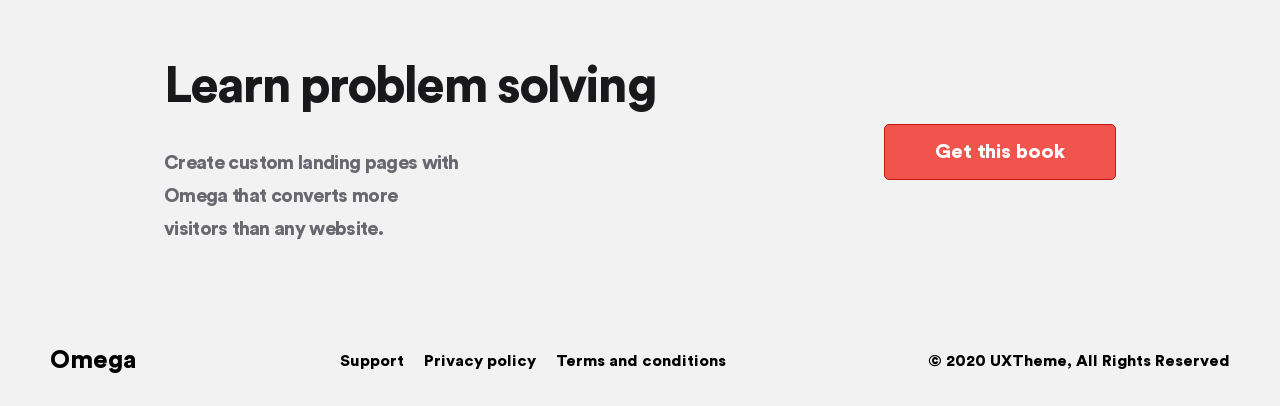
==== commit ad367c08: "add files" ====
--- a/index.html
+++ b/index.html
@@ -139,6 +139,7 @@
                 Create custom landing pages with Omega that converts<br> more visitors than any website.
             </p>
             <div class="box-1-box">
+                <div class="container">
                 <button class="left-img">
                     <img src="./img/left-strelka.png" alt="" class="strelka-left">
                 </button>
@@ -159,6 +160,7 @@
                         of unique blocks, you can easily build a page without coding.
 
                     </p>
+                </div>
                 </div>
             </div>
             <div class="box-1-first">
--- a/style.css
+++ b/style.css
@@ -1,95 +1,95 @@
 @font-face {
     font-family: 'Circular Std';
-    src: url('CircularStd-MediumItalic.eot');
-    src: local('Circular Std Medium Italic'), local('CircularStd-MediumItalic'),
-        url('CircularStd-MediumItalic.eot?#iefix') format('embedded-opentype'),
-        url('CircularStd-MediumItalic.woff2') format('woff2'),
-        url('CircularStd-MediumItalic.woff') format('woff'),
-        url('CircularStd-MediumItalic.ttf') format('truetype');
+    src: url('fonts/CircularStd-MediumItalic.eot');
+    src: local('fonts/Circular Std Medium Italic'), local('CircularStd-MediumItalic'),
+        url('fonts/CircularStd-MediumItalic.eot?#iefix') format('embedded-opentype'),
+        url('fonts/CircularStd-MediumItalic.woff2') format('woff2'),
+        url('fonts/CircularStd-MediumItalic.woff') format('woff'),
+        url('fonts/CircularStd-MediumItalic.ttf') format('truetype');
     font-weight: 500;
     font-style: italic;
 }
 
 @font-face {
     font-family: 'Circular Std';
-    src: url('CircularStd-Black.eot');
-    src: local('Circular Std Black'), local('CircularStd-Black'),
-        url('CircularStd-Black.eot?#iefix') format('embedded-opentype'),
-        url('CircularStd-Black.woff2') format('woff2'),
-        url('CircularStd-Black.woff') format('woff'),
-        url('CircularStd-Black.ttf') format('truetype');
+    src: url('fonts/CircularStd-Black.eot');
+    src: local('fonts/Circular Std Black'), local('CircularStd-Black'),
+        url('fonts/CircularStd-Black.eot?#iefix') format('embedded-opentype'),
+        url('fonts/CircularStd-Black.woff2') format('woff2'),
+        url('fonts/CircularStd-Black.woff') format('woff'),
+        url('fonts/CircularStd-Black.ttf') format('truetype');
     font-weight: 900;
     font-style: normal;
 }
 
 @font-face {
     font-family: 'Circular Std';
-    src: url('CircularStd-Medium.eot');
-    src: local('Circular Std Medium'), local('CircularStd-Medium'),
-        url('CircularStd-Medium.eot?#iefix') format('embedded-opentype'),
-        url('CircularStd-Medium.woff2') format('woff2'),
-        url('CircularStd-Medium.woff') format('woff'),
-        url('CircularStd-Medium.ttf') format('truetype');
+    src: url('fonts/CircularStd-Medium.eot');
+    src: local('fonts/Circular Std Medium'), local('CircularStd-Medium'),
+        url('fonts/CircularStd-Medium.eot?#iefix') format('embedded-opentype'),
+        url('fonts/CircularStd-Medium.woff2') format('woff2'),
+        url('fonts/CircularStd-Medium.woff') format('woff'),
+        url('fonts/CircularStd-Medium.ttf') format('truetype');
     font-weight: 500;
     font-style: normal;
 }
 
 @font-face {
     font-family: 'Circular Std';
-    src: url('CircularStd-Bold.eot');
-    src: local('Circular Std Bold'), local('CircularStd-Bold'),
-        url('CircularStd-Bold.eot?#iefix') format('embedded-opentype'),
-        url('CircularStd-Bold.woff2') format('woff2'),
-        url('CircularStd-Bold.woff') format('woff'),
-        url('CircularStd-Bold.ttf') format('truetype');
+    src: url('fonts/CircularStd-Bold.eot');
+    src: local('fonts/Circular Std Bold'), local('CircularStd-Bold'),
+        url('fonts/CircularStd-Bold.eot?#iefix') format('embedded-opentype'),
+        url('fonts/CircularStd-Bold.woff2') format('woff2'),
+        url('fonts/CircularStd-Bold.woff') format('woff'),
+        url('fonts/CircularStd-Bold.ttf') format('truetype');
     font-weight: bold;
     font-style: normal;
 }
 
 @font-face {
     font-family: 'Circular Std';
-    src: url('CircularStd-BlackItalic.eot');
-    src: local('Circular Std Black Italic'), local('CircularStd-BlackItalic'),
-        url('CircularStd-BlackItalic.eot?#iefix') format('embedded-opentype'),
-        url('CircularStd-BlackItalic.woff2') format('woff2'),
-        url('CircularStd-BlackItalic.woff') format('woff'),
-        url('CircularStd-BlackItalic.ttf') format('truetype');
+    src: url('fonts/CircularStd-BlackItalic.eot');
+    src: local('fonts/Circular Std Black Italic'), local('CircularStd-BlackItalic'),
+        url('fonts/CircularStd-BlackItalic.eot?#iefix') format('embedded-opentype'),
+        url('fonts/CircularStd-BlackItalic.woff2') format('woff2'),
+        url('fonts/CircularStd-BlackItalic.woff') format('woff'),
+        url('fonts/CircularStd-BlackItalic.ttf') format('truetype');
     font-weight: 900;
     font-style: italic;
 }
 
 @font-face {
     font-family: 'Circular Std Book';
-    src: url('CircularStd-BookItalic.eot');
-    src: local('Circular Std Book Italic'), local('CircularStd-BookItalic'),
-        url('CircularStd-BookItalic.eot?#iefix') format('embedded-opentype'),
-        url('CircularStd-BookItalic.woff2') format('woff2'),
-        url('CircularStd-BookItalic.woff') format('woff'),
-        url('CircularStd-BookItalic.ttf') format('truetype');
+    src: url('fonts/CircularStd-BookItalic.eot');
+    src: local('fonts/Circular Std Book Italic'), local('CircularStd-BookItalic'),
+        url('fonts/CircularStd-BookItalic.eot?#iefix') format('embedded-opentype'),
+        url('fonts/CircularStd-BookItalic.woff2') format('woff2'),
+        url('fonts/CircularStd-BookItalic.woff') format('woff'),
+        url('fonts/CircularStd-BookItalic.ttf') format('truetype');
     font-weight: normal;
     font-style: italic;
 }
 
 @font-face {
     font-family: 'Circular Std';
-    src: url('CircularStd-BoldItalic.eot');
-    src: local('Circular Std Bold Italic'), local('CircularStd-BoldItalic'),
-        url('CircularStd-BoldItalic.eot?#iefix') format('embedded-opentype'),
-        url('CircularStd-BoldItalic.woff2') format('woff2'),
-        url('CircularStd-BoldItalic.woff') format('woff'),
-        url('CircularStd-BoldItalic.ttf') format('truetype');
+    src: url('fonts/CircularStd-BoldItalic.eot');
+    src: local('fonts/Circular Std Bold Italic'), local('CircularStd-BoldItalic'),
+        url('fonts/CircularStd-BoldItalic.eot') format('embedded-opentype'),
+        url('fonts/CircularStd-BoldItalic.woff2') format('woff2'),
+        url('fonts/CircularStd-BoldItalic.woff') format('woff'),
+        url('fonts/CircularStd-BoldItalic.ttf') format('truetype');
     font-weight: bold;
     font-style: italic;
 }
 
 @font-face {
     font-family: 'Circular Std Book';
-    src: url('CircularStd-Book.eot');
-    src: local('Circular Std Book'), local('CircularStd-Book'),
-        url('CircularStd-Book.eot?#iefix') format('embedded-opentype'),
-        url('CircularStd-Book.woff2') format('woff2'),
-        url('CircularStd-Book.woff') format('woff'),
-        url('CircularStd-Book.ttf') format('truetype');
+    src: url('fonts/CircularStd-Book.eot');
+    src: local('fonts/Circular Std Book'), local('CircularStd-Book'),
+        url('fonts/CircularStd-Black.eot') format('embedded-opentype'),
+        url('fonts/CircularStd-Black.woff2') format('woff2'),
+        url('fonts/CircularStd-BlackItalic.woff') format('woff'),
+        url('fonts/CircularStd-Book.ttf') format('truetype');
     font-weight: normal;
     font-style: normal;
 }
@@ -137,7 +137,7 @@
 .container {
     width: 1140px;
     margin: 0 auto;
-    border:3px solid red;
+    
 }
 /*****(************@media**************** */
 @media(max-width:1280px){
@@ -150,6 +150,9 @@
 .header-picture , .header-info{
     width: 45%;
 }
+.container .box-2-item{
+    width: 25%;
+}
 
 
 }
@@ -182,6 +185,10 @@
     .container .box-5-blok-item{
         width: 40%;
     }
+    .container .box-2-blok{
+        width: 1000px;
+    }
+
 
 }
 @media(max-width:1020px){
@@ -198,7 +205,7 @@
     }
     
     .container .box-1-box{
-        margin-left: 50px;
+        margin-left: 0px;
         width: 800px;
     }
     .container .box-1-title{
@@ -211,6 +218,9 @@
     .box-1 .box-1-first .box-1-first-title{
 padding-bottom: 15px;
 
+    }
+    .container .box-1-first-text{
+        width: 200px;
     }
     .container .box-4-picture-img{
         padding-right:150px;
@@ -227,12 +237,26 @@
         padding: 15px 55px;
     }
     .container .box-5-blok-info .box-5-blok-text{
-        width: 270px;
+        width: 250px;
     }
     .container .box-5-blok-title{
         font-size: 20px;
     }
-        
+    .container .box-2-blok{
+        width: 850px;
+    }
+    .container .box-5-item{
+        width: 29%;
+    }
+        .container .box-2-blok-part-item{
+            width: 33%;
+        }
+        .container .box-2-blok-part-text{
+            width: 250px;
+        }
+        .container .box-5-blok-list{
+            justify-content: center;
+        }
 }
 @media(max-width:920px){
     .container{
@@ -248,7 +272,7 @@
    .container .navbar .nav-list-icon{
     width: 35px;
         display: block;
-        margin-right: 450px;
+        
     }
     .container .nav-list {
         display: none;
@@ -800,13 +824,13 @@
 /* ****************header******************** */
 
 .navbar {
-    width: 1220px;
+    width: 100%;
     margin: 0 auto;
     display: flex;
     justify-content: space-between;
     align-items: center;
     padding-top: 20px;
-    border:3px solid red;
+    
 }
 
 .header {
@@ -1048,7 +1072,7 @@
     text-decoration: none;
     color: #fff;
     display: block;
-    width: 300px;
+    width: 350px;
     margin-bottom: 30px;
     transition: 0.3s;
 
@@ -1219,7 +1243,7 @@
 }
 
 .box-1-first-text {
-    width: 240px;
+    width: 218px;
     font-size: 14px;
     line-height: 22px;
     text-align: center;
@@ -1265,8 +1289,8 @@
 .box-2-item {
     width: 30%;
     background-color: #fff;
-    margin: 20px 10px;
-    padding: 15px;
+    margin: 10px 10px;
+    padding: 30px;
 
     border-radius: 10px;
     border: 1px solid white;
@@ -1305,8 +1329,7 @@
     display: flex;
     justify-content: space-between;
     align-items: center;
-    margin-left: 20px;
-    margin-right: 20px;
+    width: 1140px;
 }
 
 .box-2-blok-picture {
@@ -1366,6 +1389,9 @@
     margin-top: 40px;
     width: 300px;
 }
+.box-2-blok-part-item{
+    width: 27%;
+}
 
 .box-3 {
     padding: 50px;
@@ -1394,25 +1420,27 @@
 
 .box-3-list {
     display: flex;
-    justify-content: space-between;
-    align-items: center;
+    /* justify-content: space-evenly; */
+    align-items: center;
+
 
 }
 
 .box-3-item {
     background-color: white;
-    padding: 30px;
-    margin: 0px 20px;
+    padding: 15px;
+    margin: 0px 15px;
+    width: 30%;
 }
 
 .box-3-icon {
     padding-bottom: 40px;
-    margin-right: 200px;
+    /* margin-right: 200px; */
 }
 
 .box-3-item-text {
-    font-size: 19px;
-    line-height: 32px;
+    font-size: 18px;
+    line-height: 28px;
     letter-spacing: -0.656526px;
     color: #19191B;
 }
@@ -1499,6 +1527,7 @@
     line-height: 28px;
     letter-spacing: -0.500211px;
     color: #696871;
+    width: 550px;
 }
 
 .box-5 {
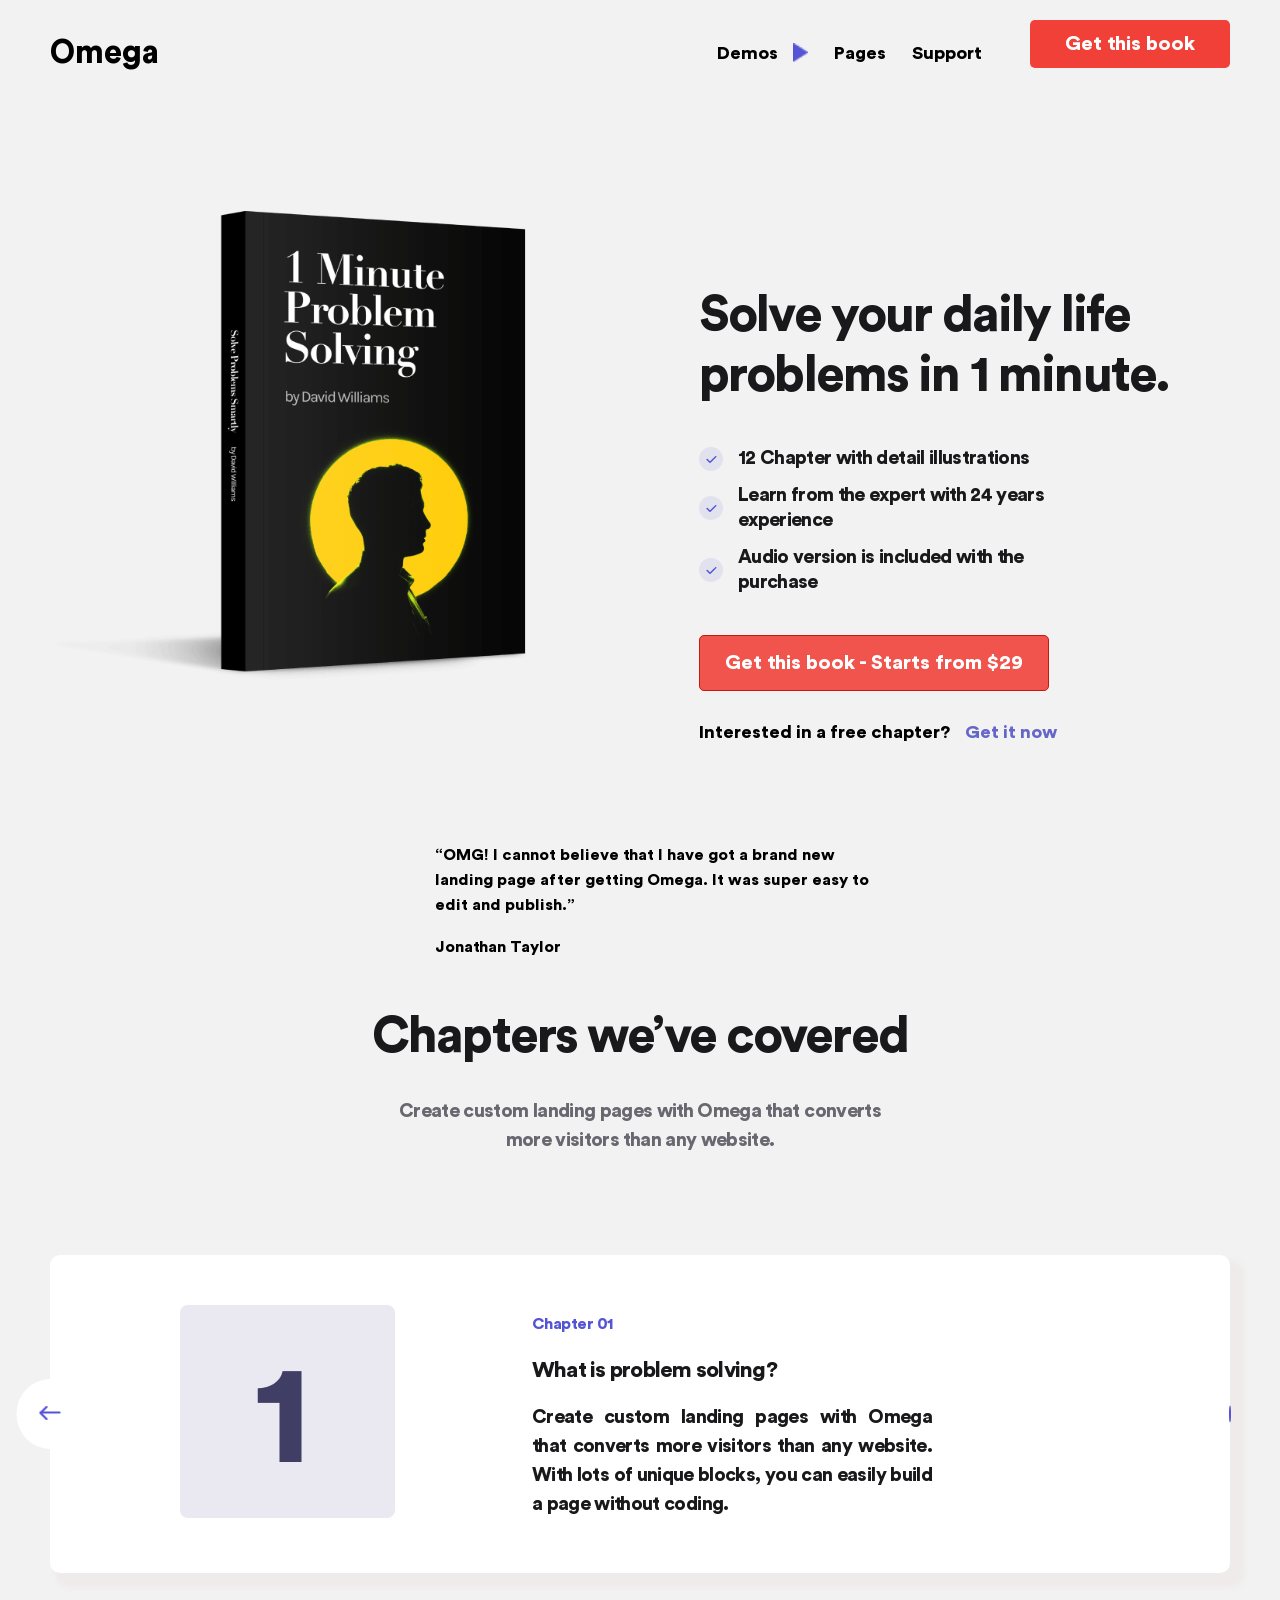
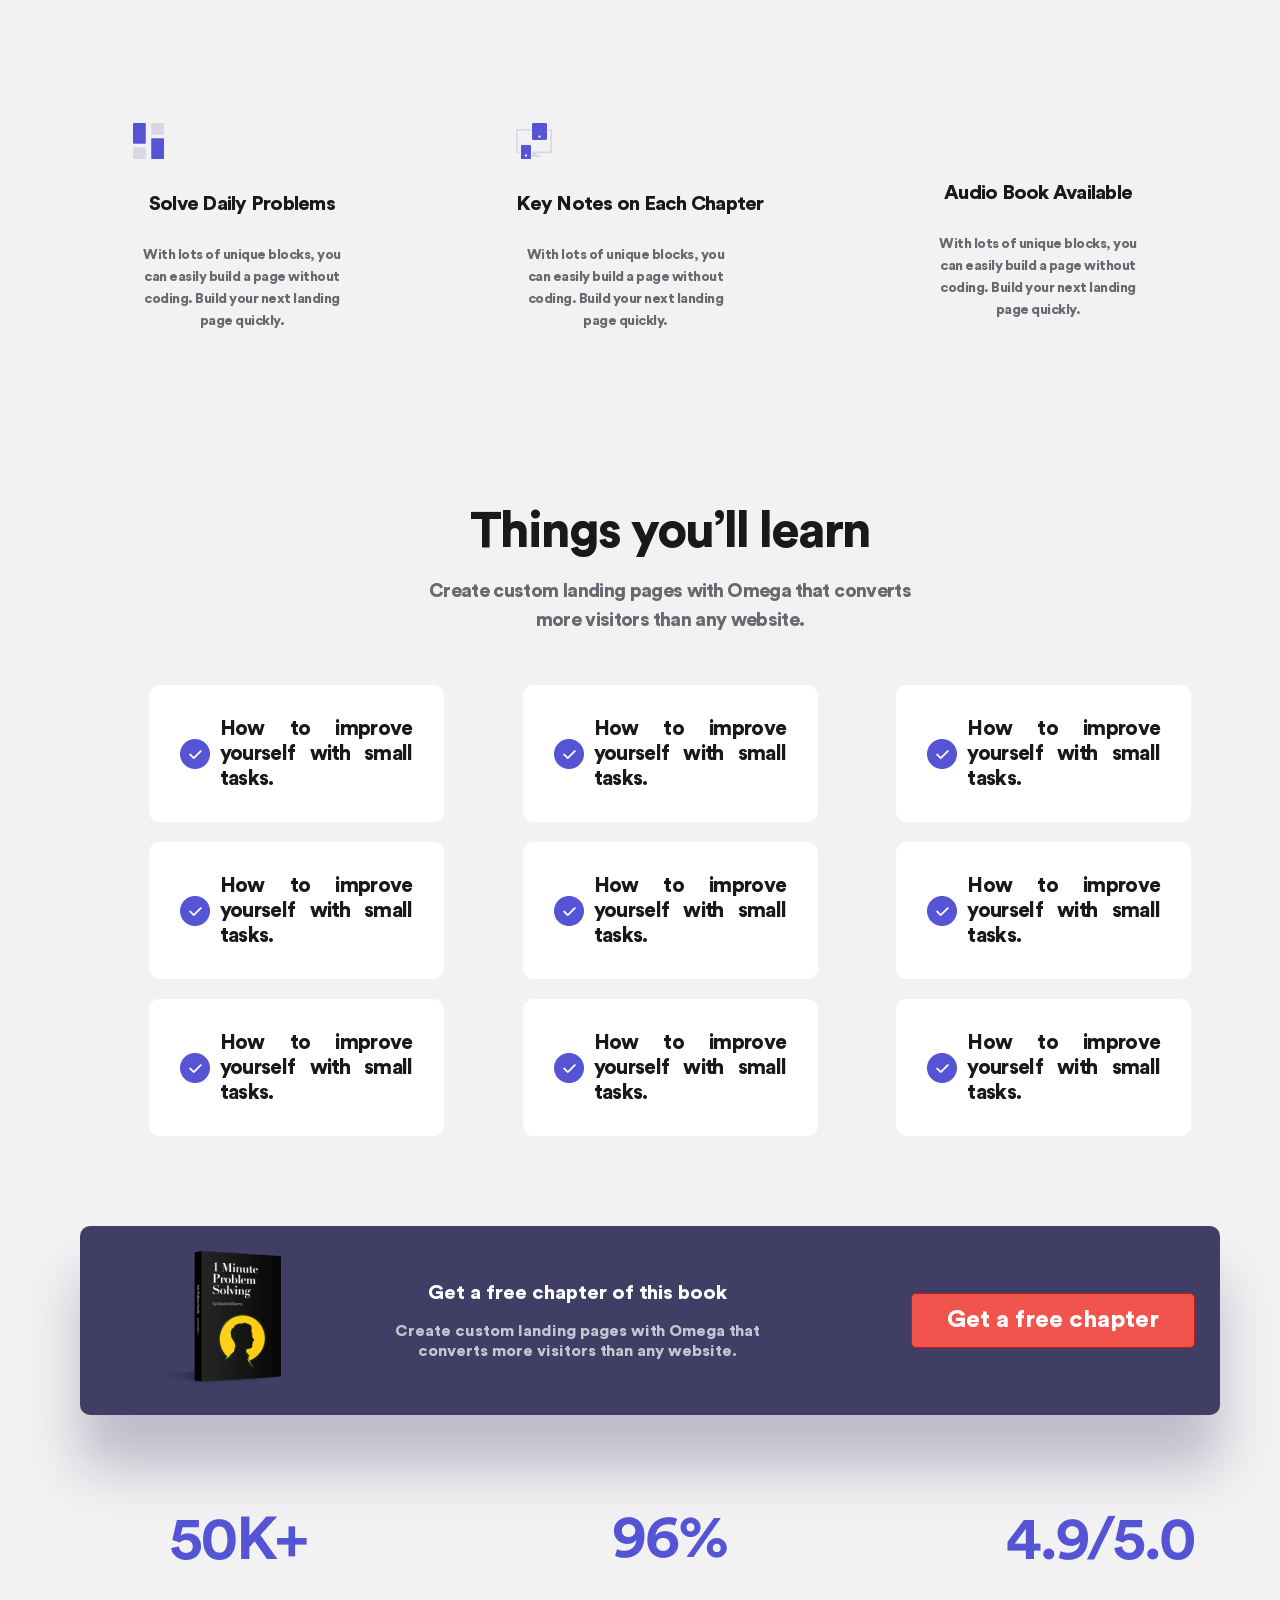
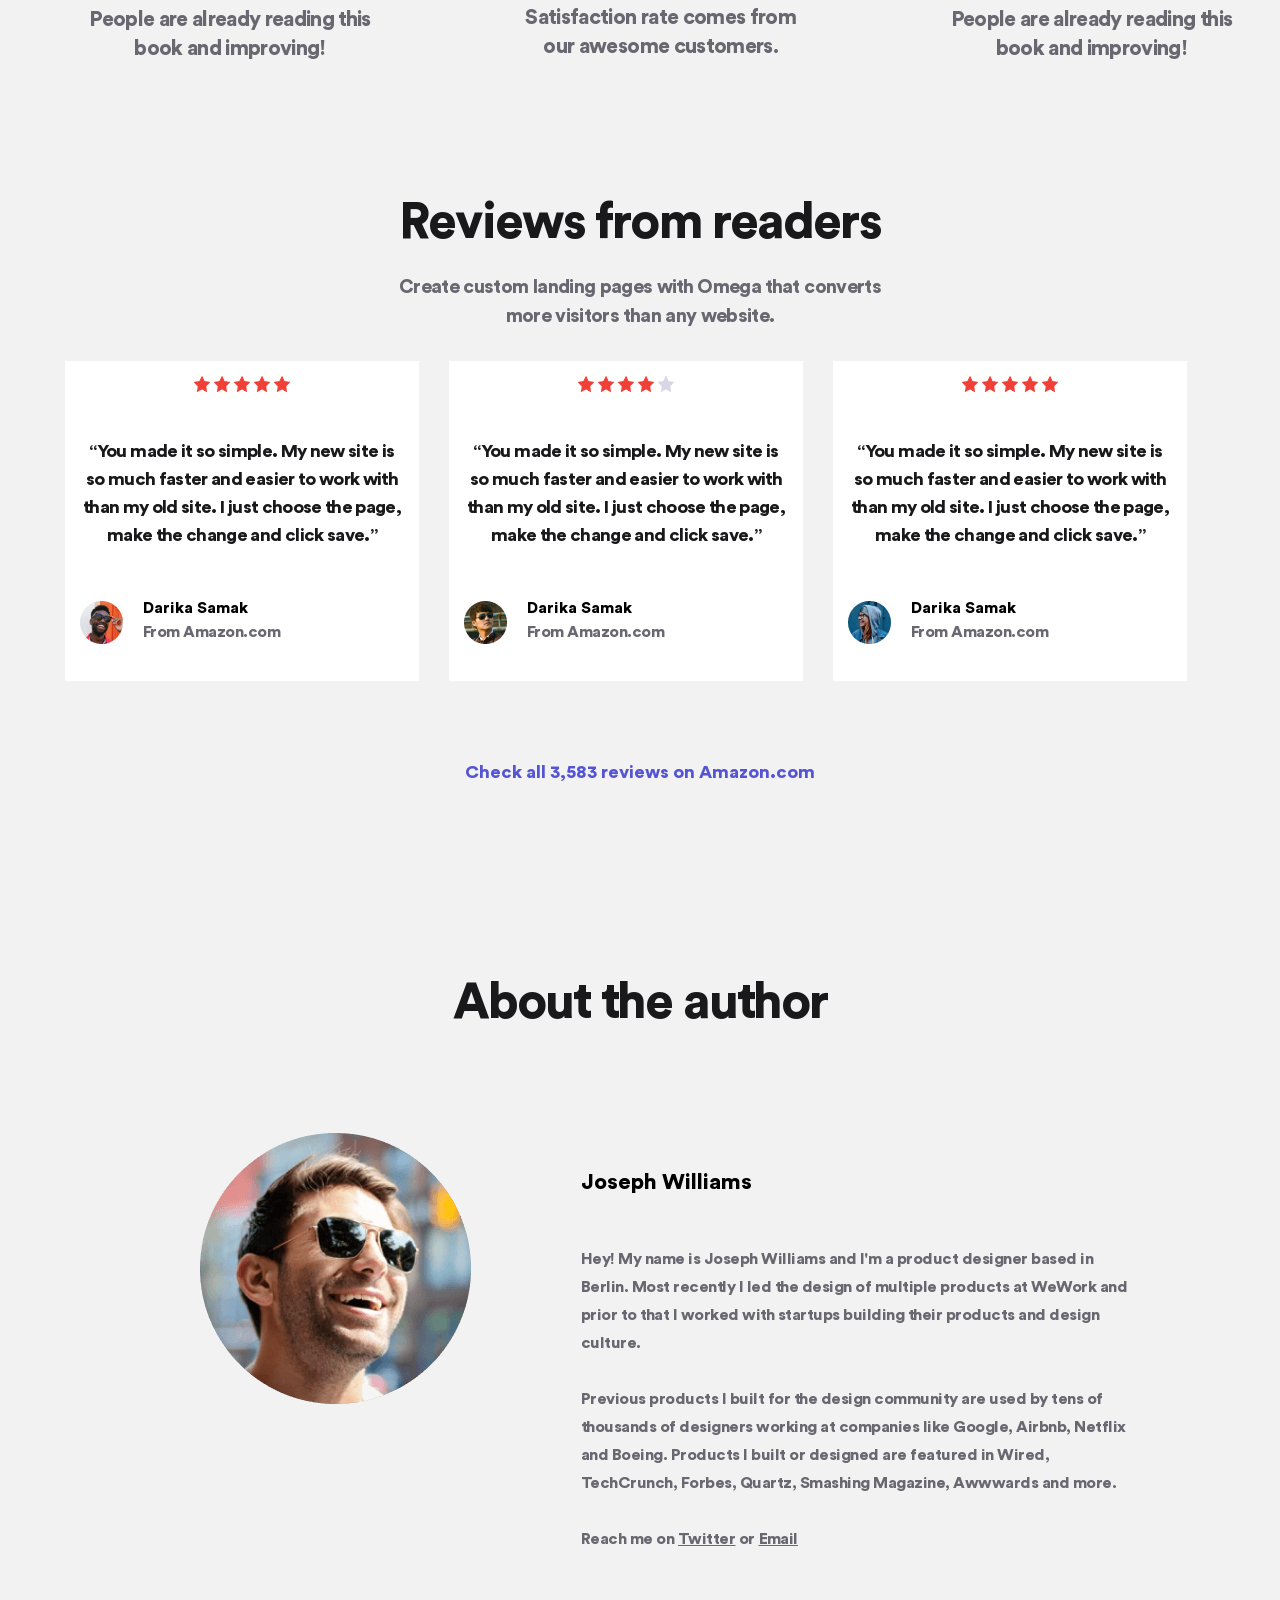
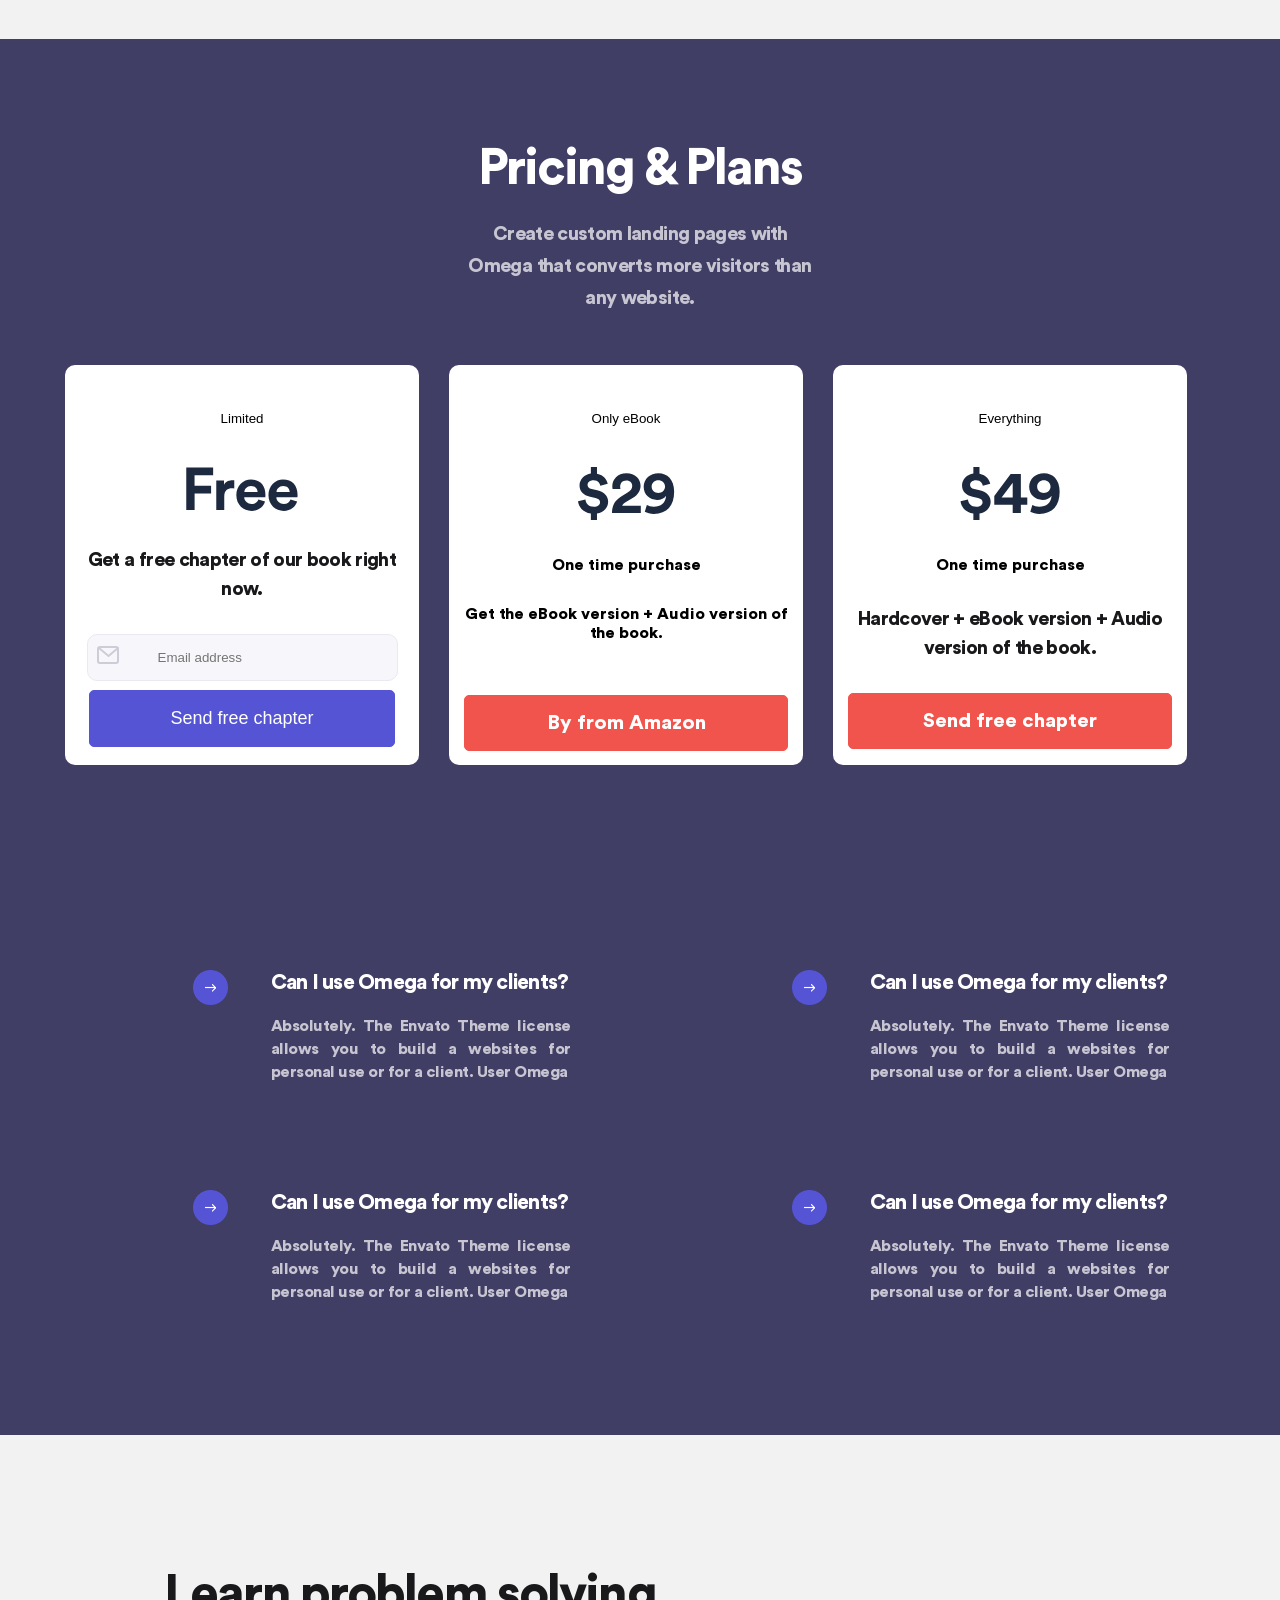
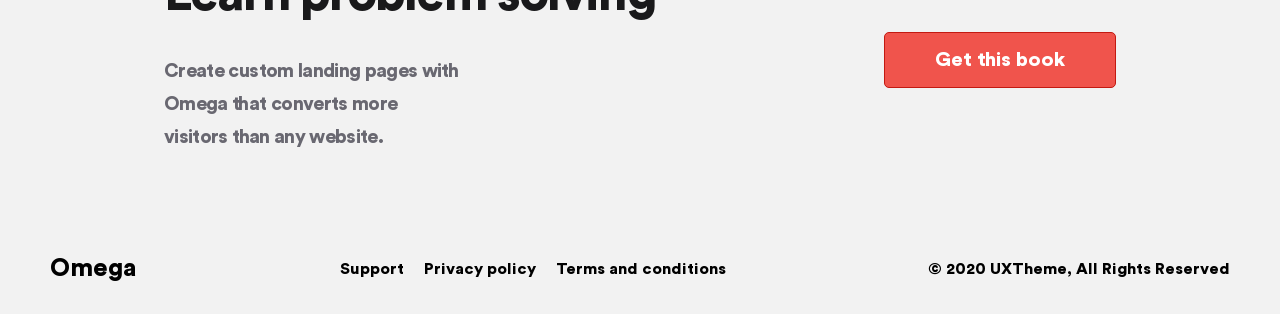
==== commit 5ee354bf: "add file" ====
--- a/index.html
+++ b/index.html
@@ -117,7 +117,8 @@
                 </div>
             </div>
             <div class="header-footer">
-                <img src="./img/jonathan.png" alt="" class="header-footer-img">
+                <img src=".
+                /img/jonathan.png" alt="" class="header-footer-img">
                 <div class="header-footer-1">
                     <p class="header-footer-info">
                         “OMG! I cannot believe that I have got a brand new landing page after getting Omega. It was
@@ -139,7 +140,7 @@
                 Create custom landing pages with Omega that converts<br> more visitors than any website.
             </p>
             <div class="box-1-box">
-                <div class="container">
+                
                 <button class="left-img">
                     <img src="./img/left-strelka.png" alt="" class="strelka-left">
                 </button>
@@ -160,7 +161,7 @@
                         of unique blocks, you can easily build a page without coding.
 
                     </p>
-                </div>
+                
                 </div>
             </div>
             <div class="box-1-first">
--- a/style.css
+++ b/style.css
@@ -249,10 +249,9 @@
         width: 29%;
     }
         .container .box-2-blok-part-item{
-            width: 33%;
-        }
+            width:26%}
         .container .box-2-blok-part-text{
-            width: 250px;
+            width: 230px;
         }
         .container .box-5-blok-list{
             justify-content: center;
@@ -1124,22 +1123,21 @@
 
 .box-1 {
     
-    text-align: center;
+    /* text-align: center; */
     background-color: #F2F2F2;
-    padding: 80px;
+    padding: 50px;
 
 }
 
 .box-1-box {
-    width: 900px;
-    height: 350px;
+    padding: 50px;
     background-color: white;
     border-radius: 10px;
     display: flex;
     justify-content: space-between;
     align-items: center;
     text-align: justify;
-    margin-left: 100px;
+    
     box-shadow: 10px 10px 5px 5px rgb(240, 235, 235);
     position: relative;
 }
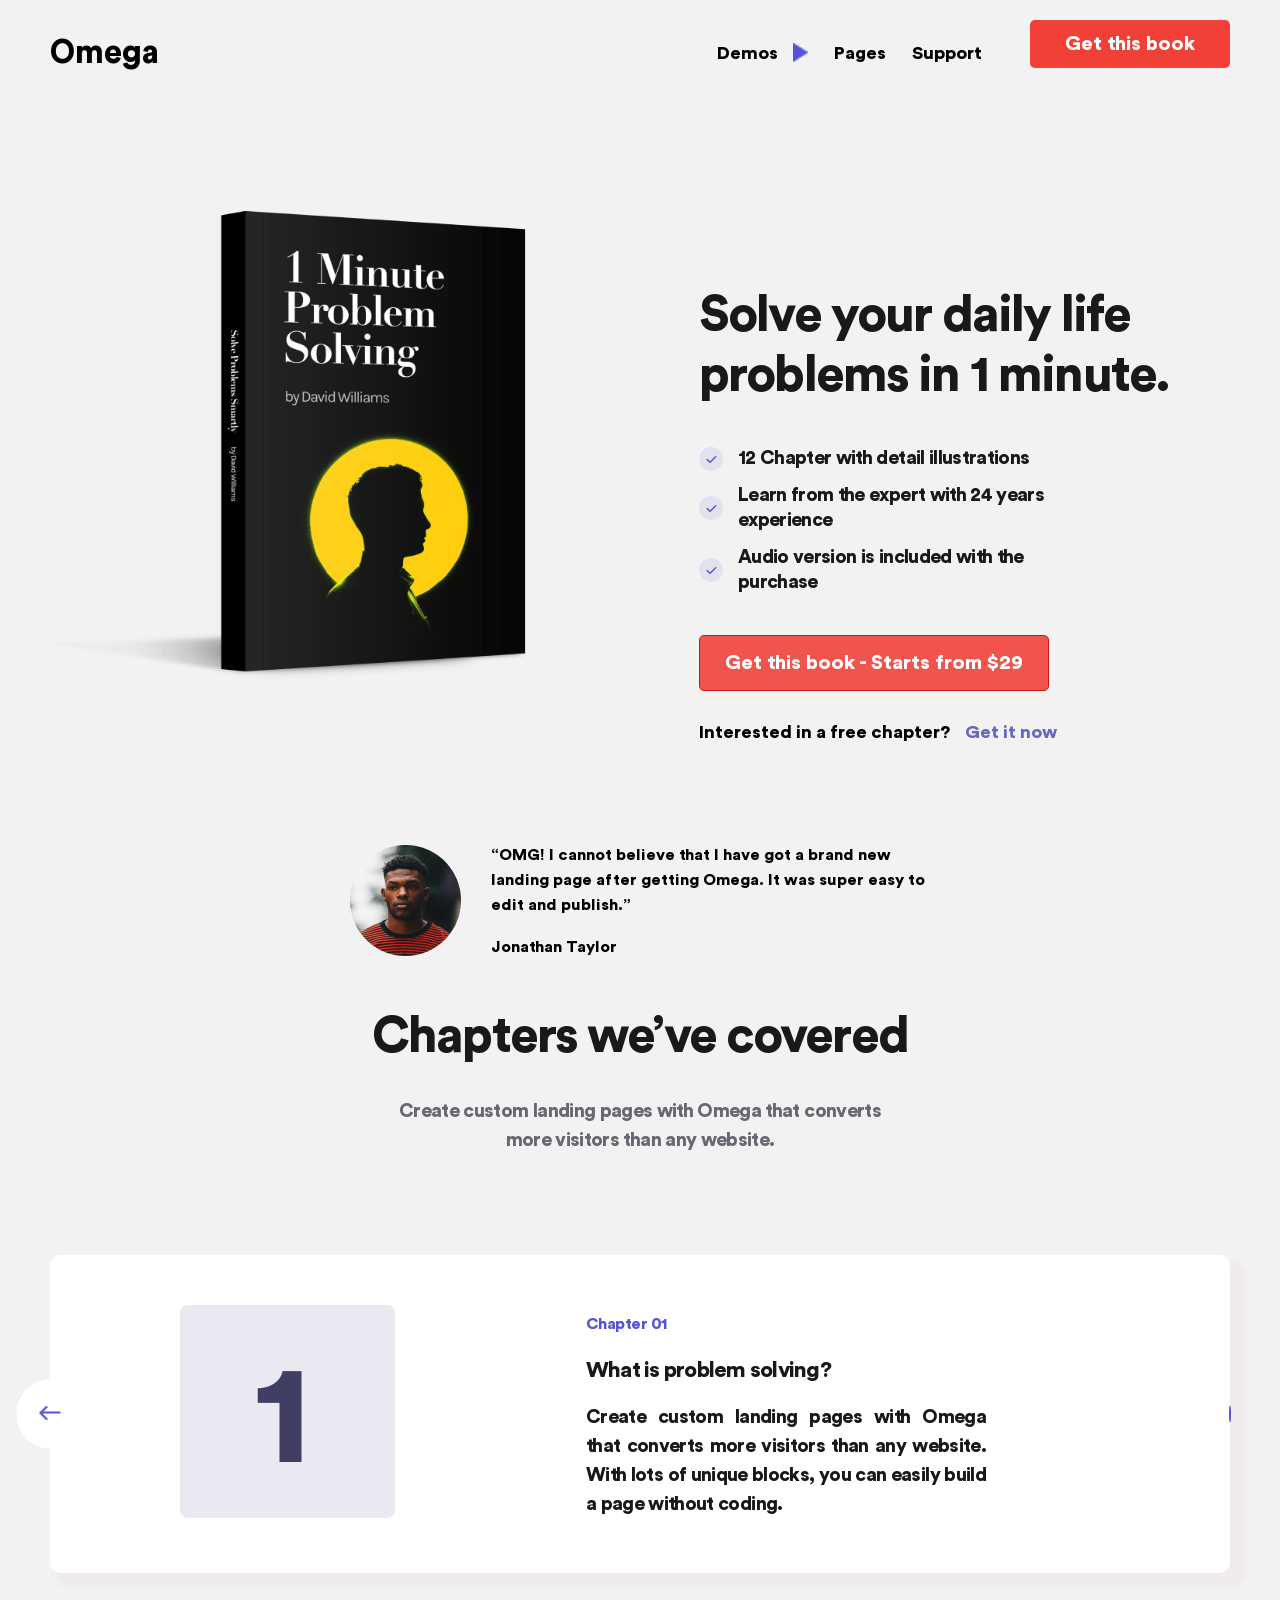
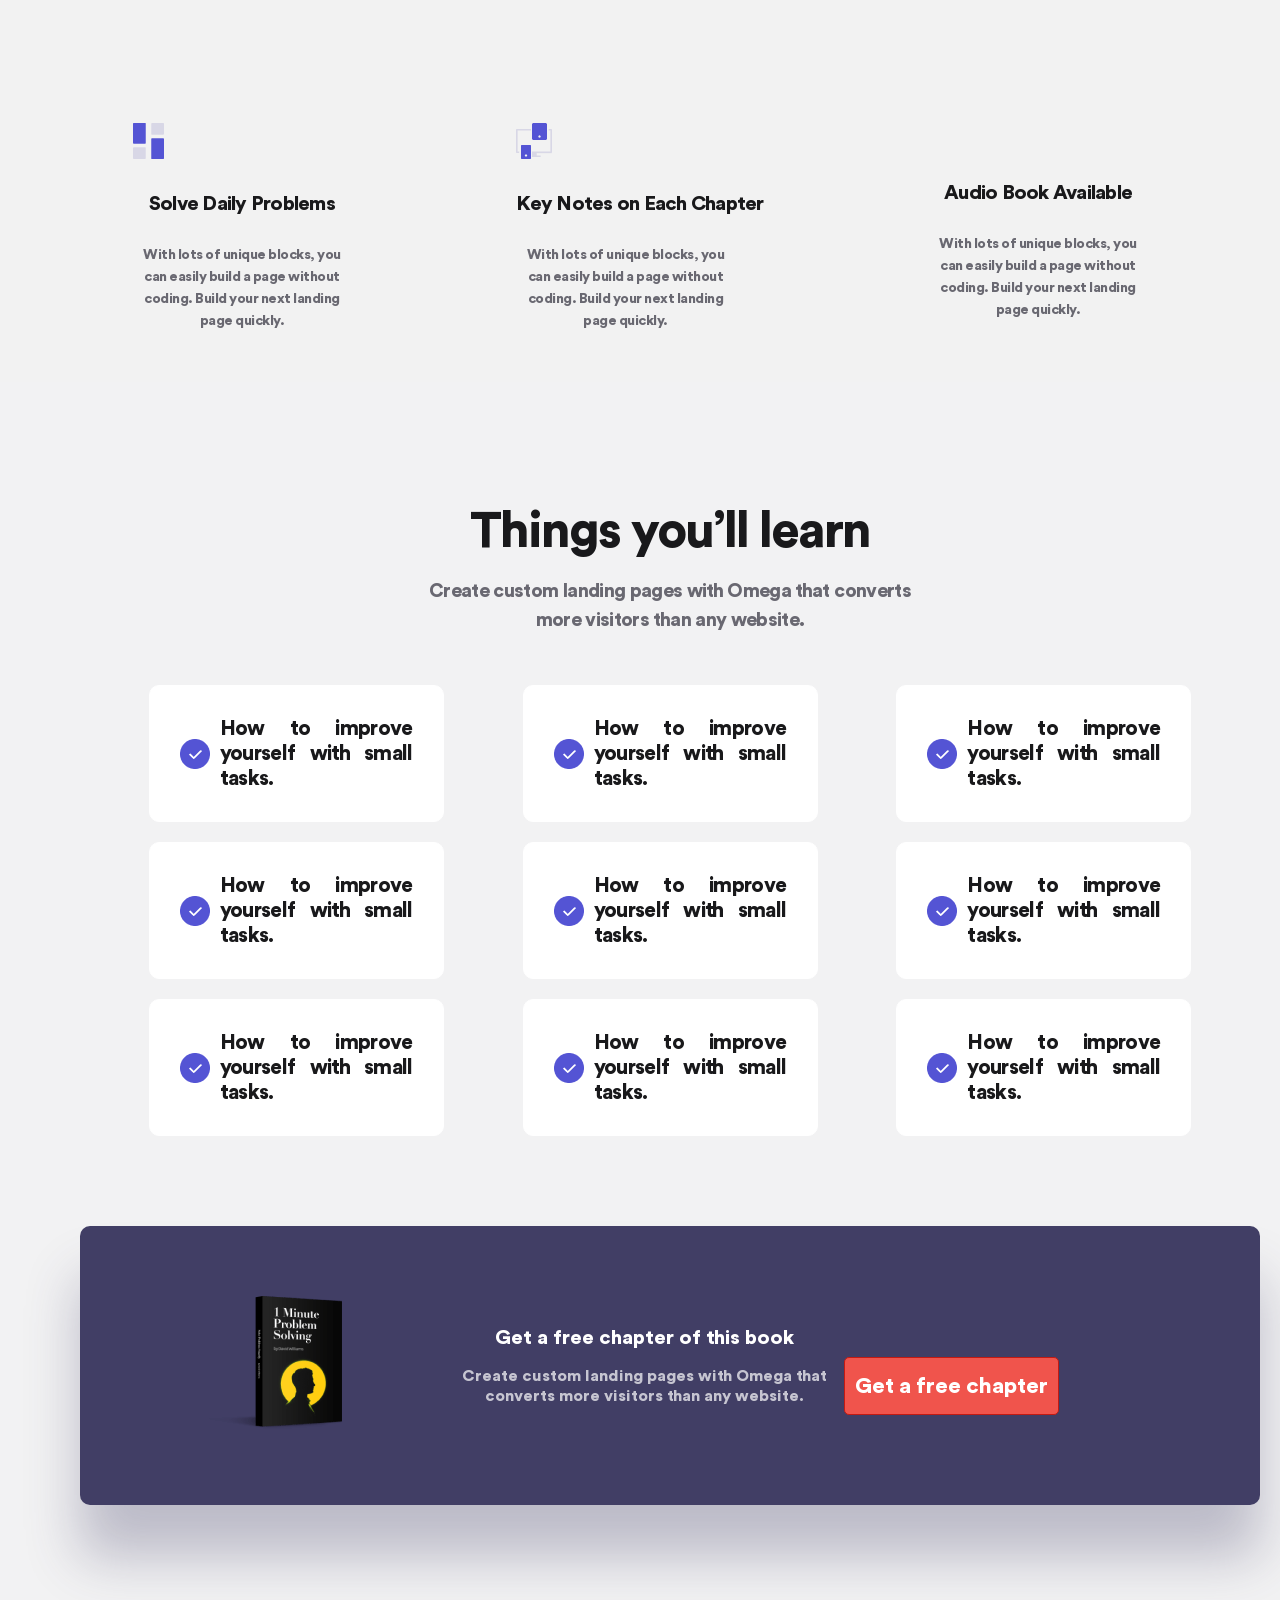
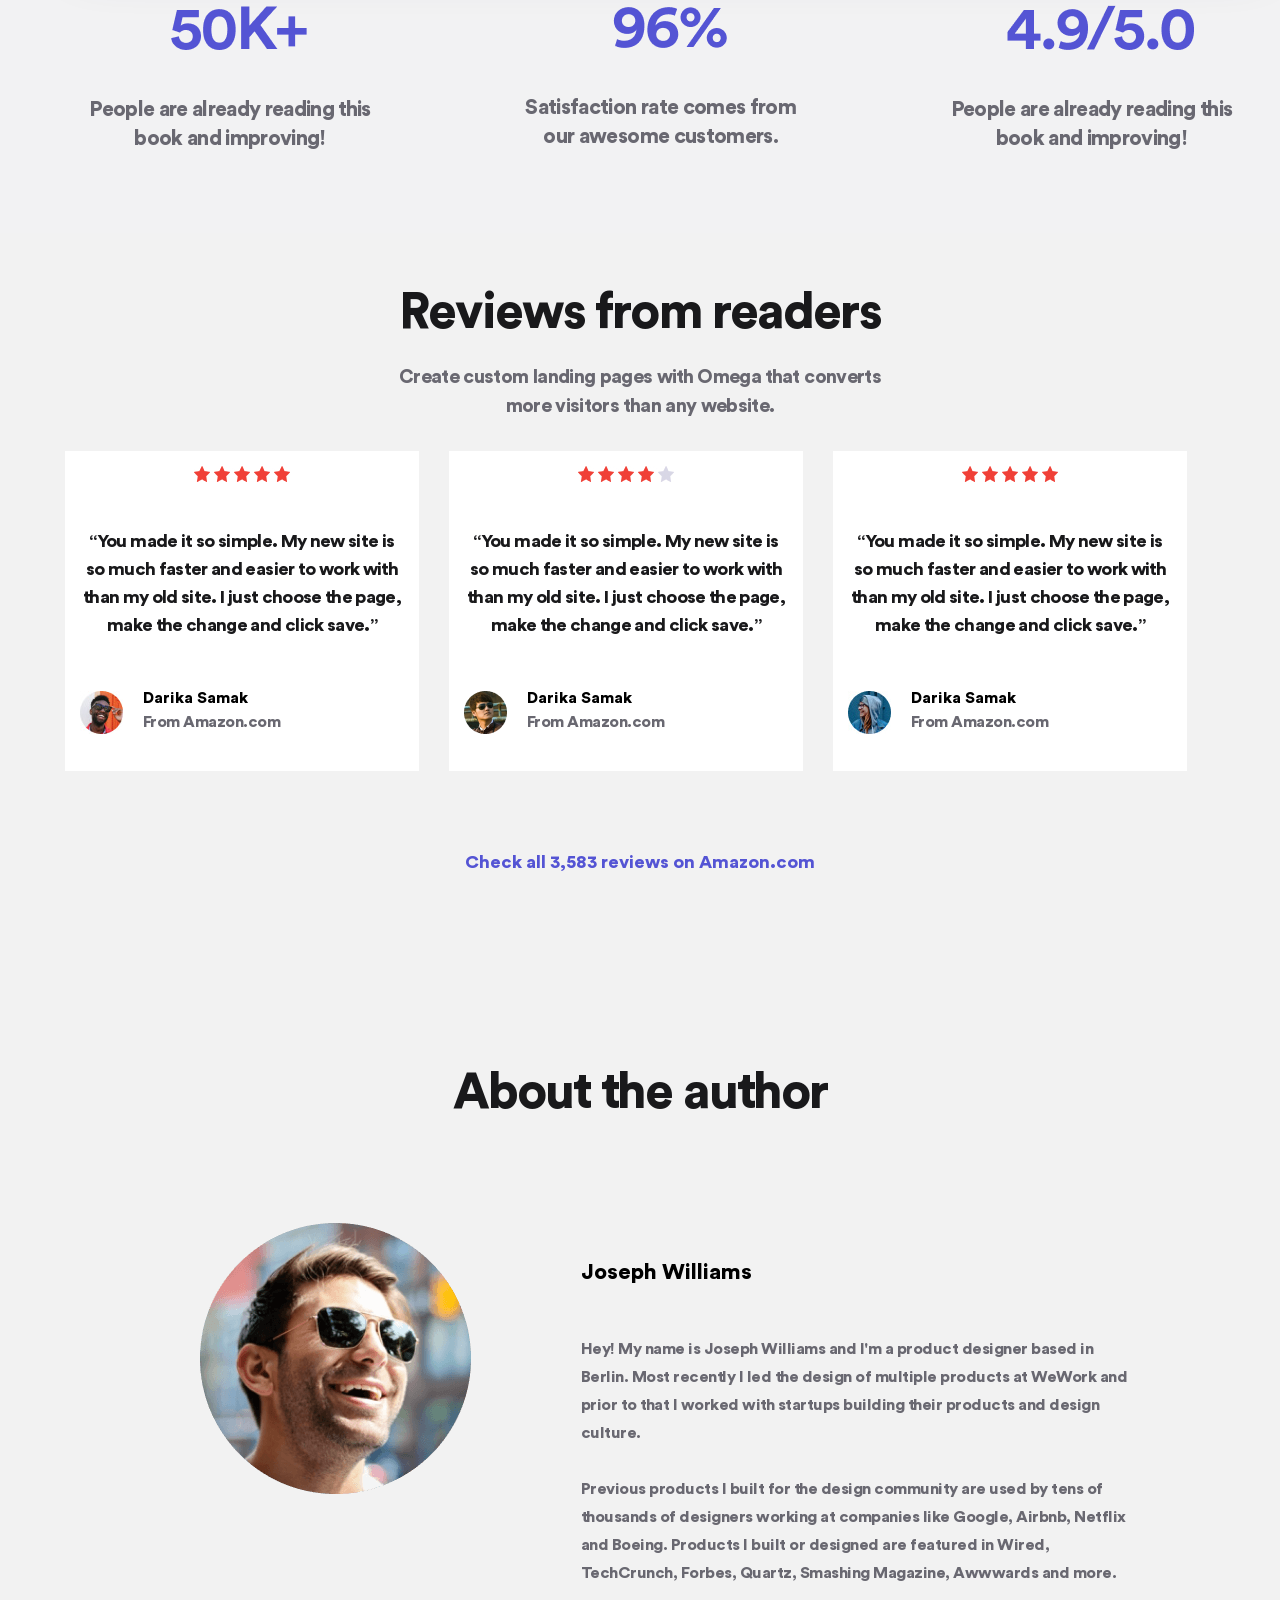
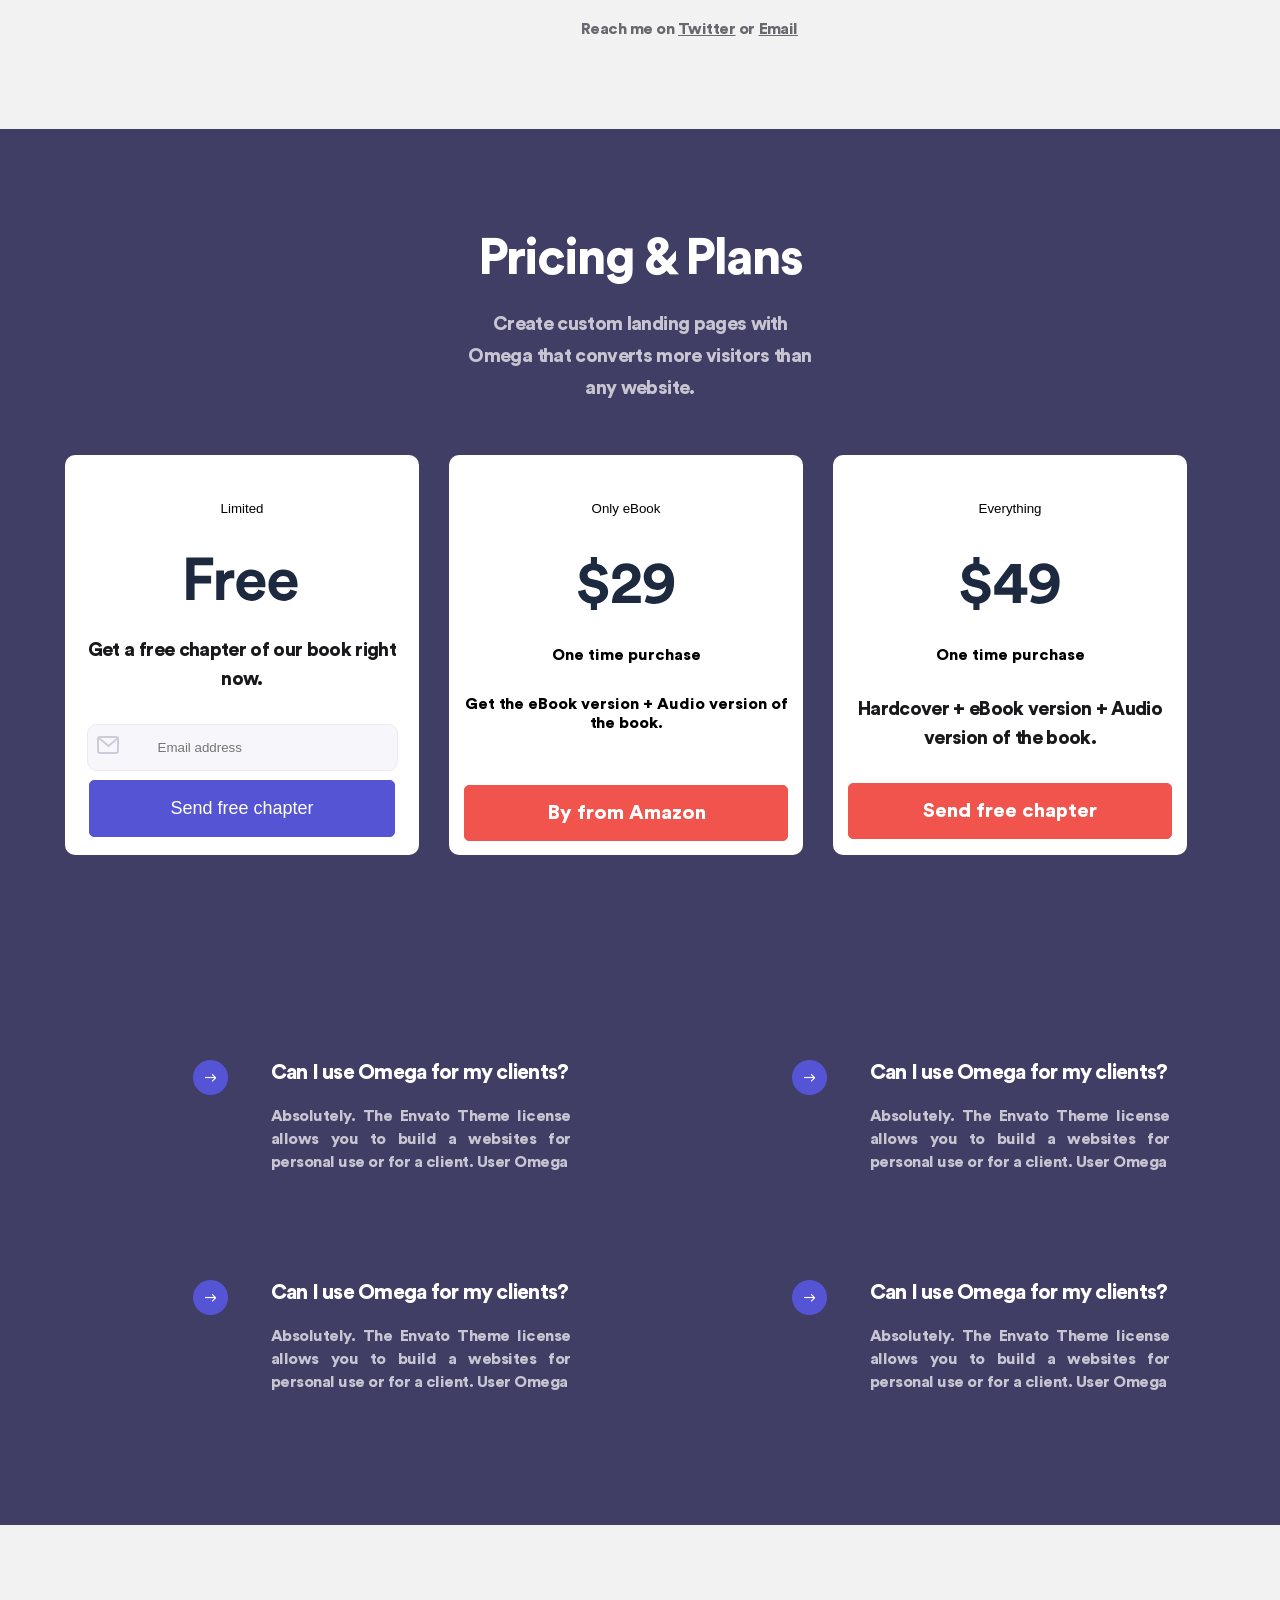
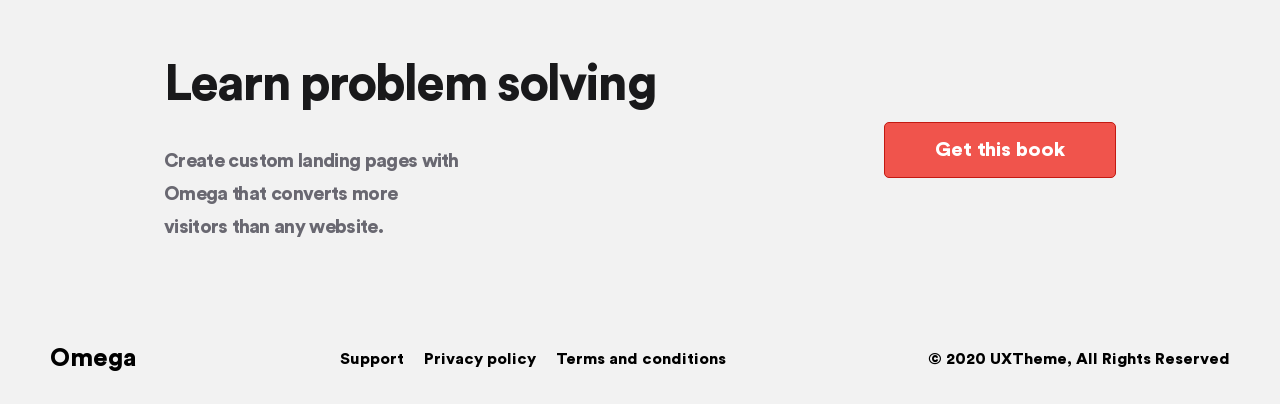
==== commit ddff09ee: "add file" ====
--- a/index.html
+++ b/index.html
@@ -117,8 +117,7 @@
                 </div>
             </div>
             <div class="header-footer">
-                <img src=".
-                /img/jonathan.png" alt="" class="header-footer-img">
+                <img src="./img/jonathan.png" alt="" class="header-footer-img">
                 <div class="header-footer-1">
                     <p class="header-footer-info">
                         “OMG! I cannot believe that I have got a brand new landing page after getting Omega. It was
--- a/style.css
+++ b/style.css
@@ -174,6 +174,7 @@
     .container .box-1-info{
         margin-bottom: 40px;
     }
+    
     .container .box-5-form-input{
         padding: 15px 50px;
     }
@@ -188,7 +189,9 @@
     .container .box-2-blok{
         width: 1000px;
     }
-
+.container .box-2-blok-part-text{
+    width: 220px;
+}
 
 }
 @media(max-width:1020px){
@@ -1143,7 +1146,7 @@
 }
 
 .box-1-box-info {
-    width: 60%;
+    width: 55%;
 }
 
 .box-1-box-picture {
@@ -1323,22 +1326,24 @@
     background-color: #413E65;
     box-shadow: 0px 52px 54px rgba(65, 62, 101, 0.296766);
     border-radius: 10px;
-    padding: 25px;
-    display: flex;
-    justify-content: space-between;
-    align-items: center;
-    width: 1140px;
+    padding: 70px 25px;
+    display: flex;
+    /* justify-content: space-between; */
+    align-items: center;
+    
 }
 
 .box-2-blok-picture {
-    width: 20%;
+    width: 30%;
 }
 
 .box-2-blok-info {
-    width: 75%;
-    display: flex;
-    justify-content: space-between;
-    align-items: center;
+    width: 65%;
+    display: flex;
+    /* justify-content: space-between; */
+    align-items: center;
+    /* flex-direction: column; */
+    /* text-align: center; */
 }
 
 .box-2-blok-link {
@@ -1347,8 +1352,9 @@
     border-radius: 5px;
     display: block;
     text-decoration: none;
-    font-size: 24px;
-    padding: 12px 35px;
+    font-size: 22px;
+    padding: 15px 10px;
+    margin-top: 40px;
     color: #fff;
 }
 
